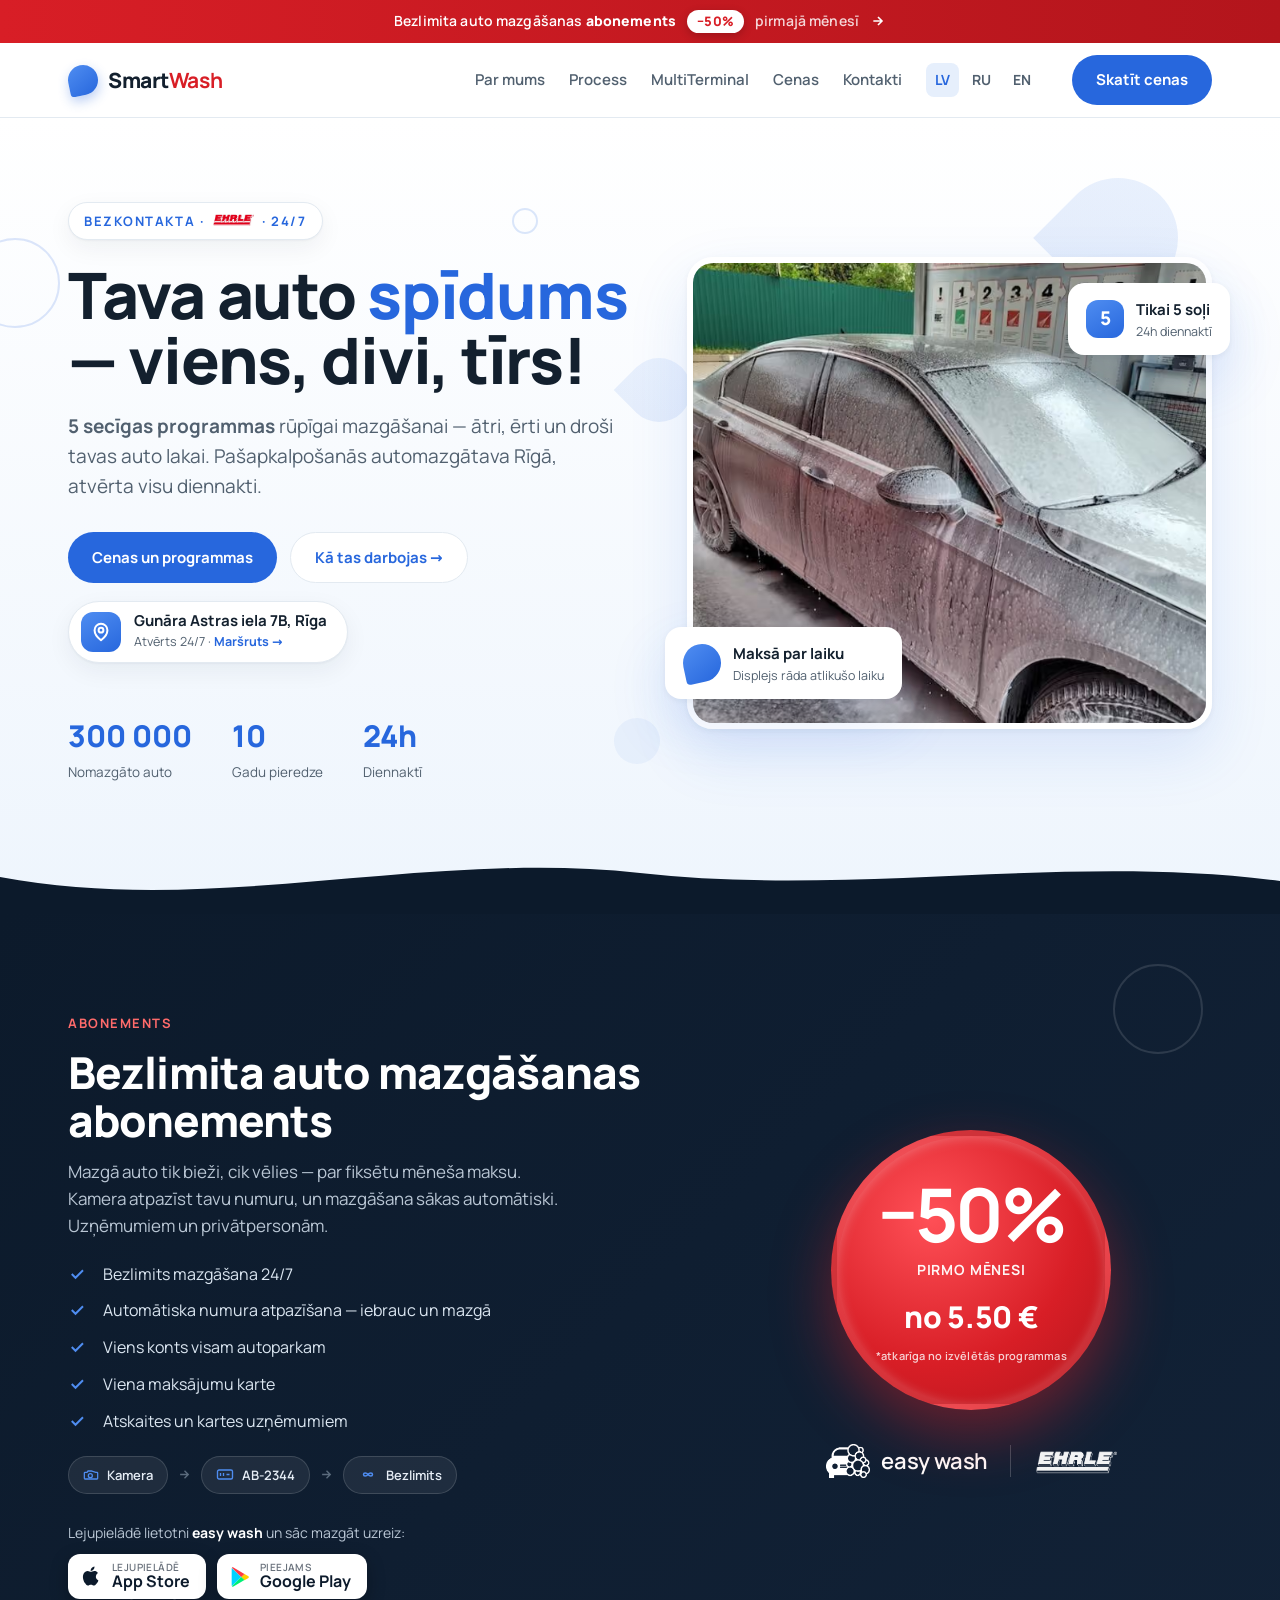
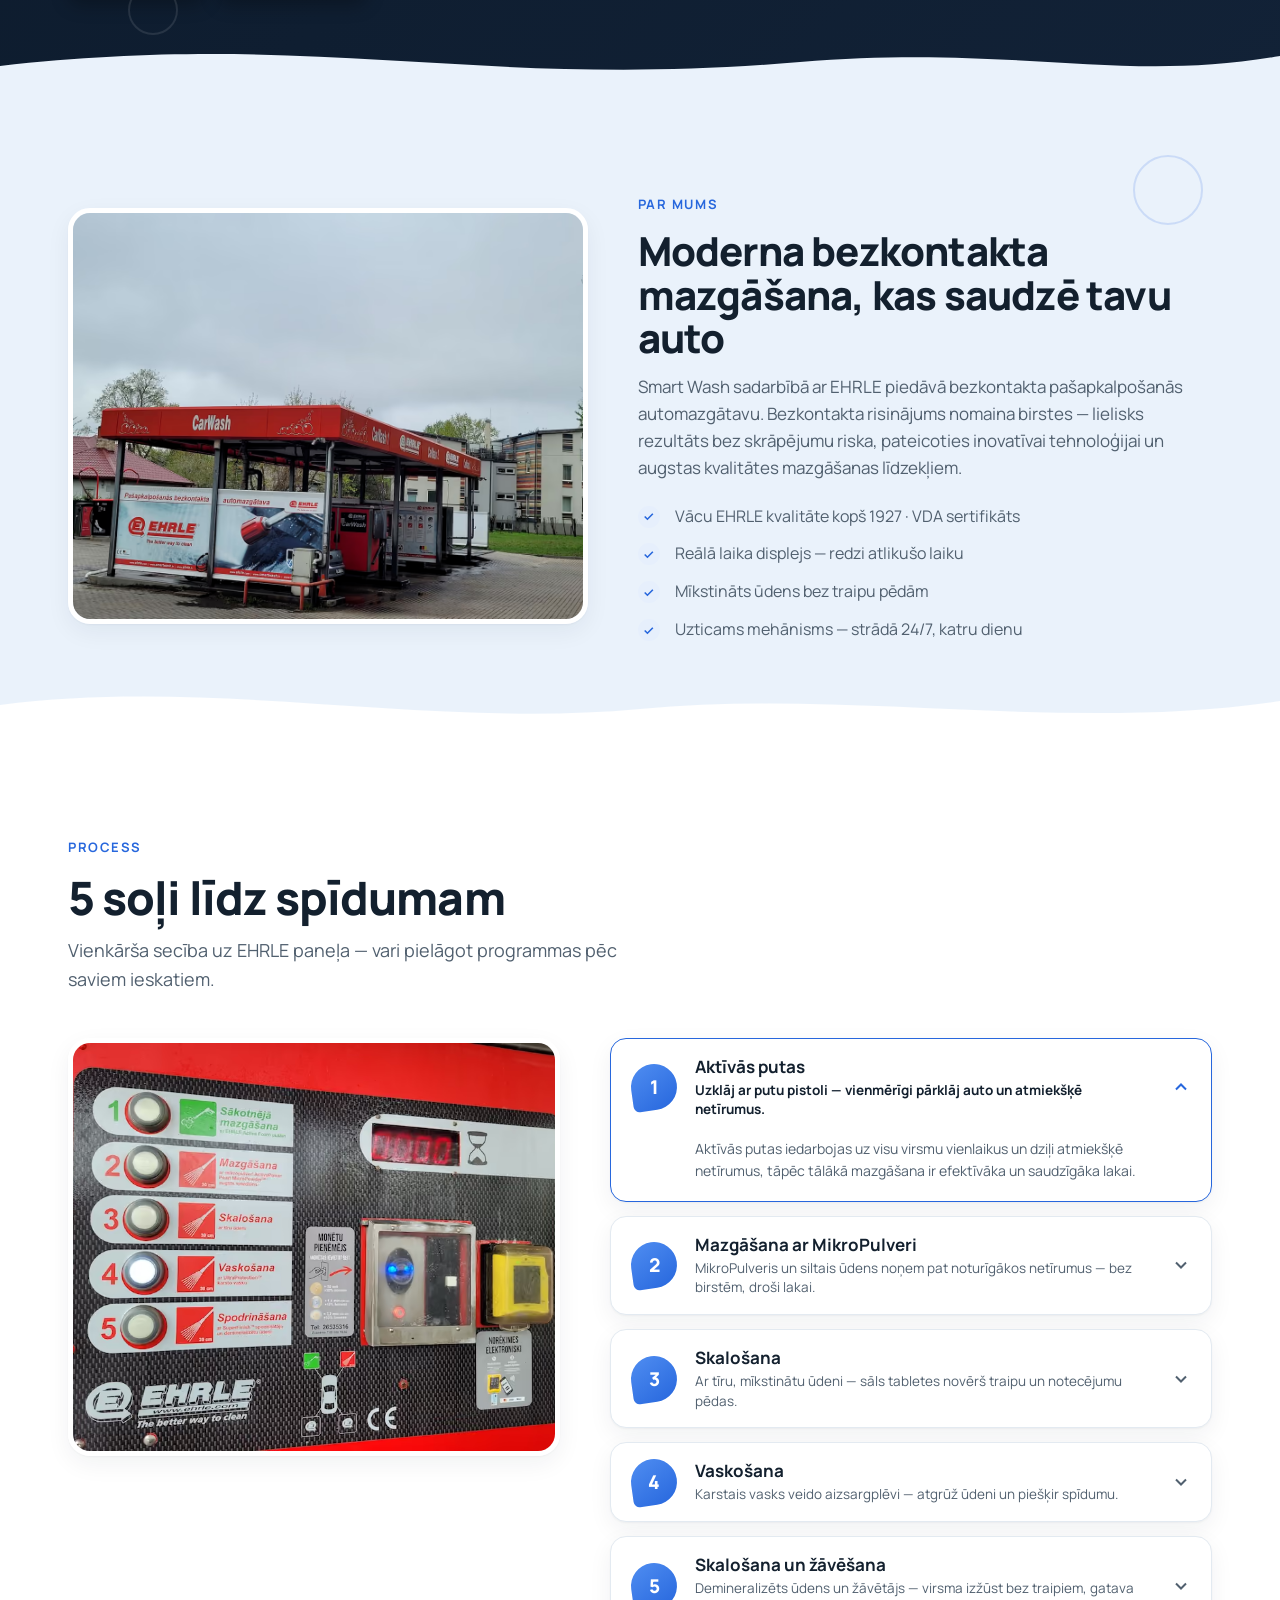
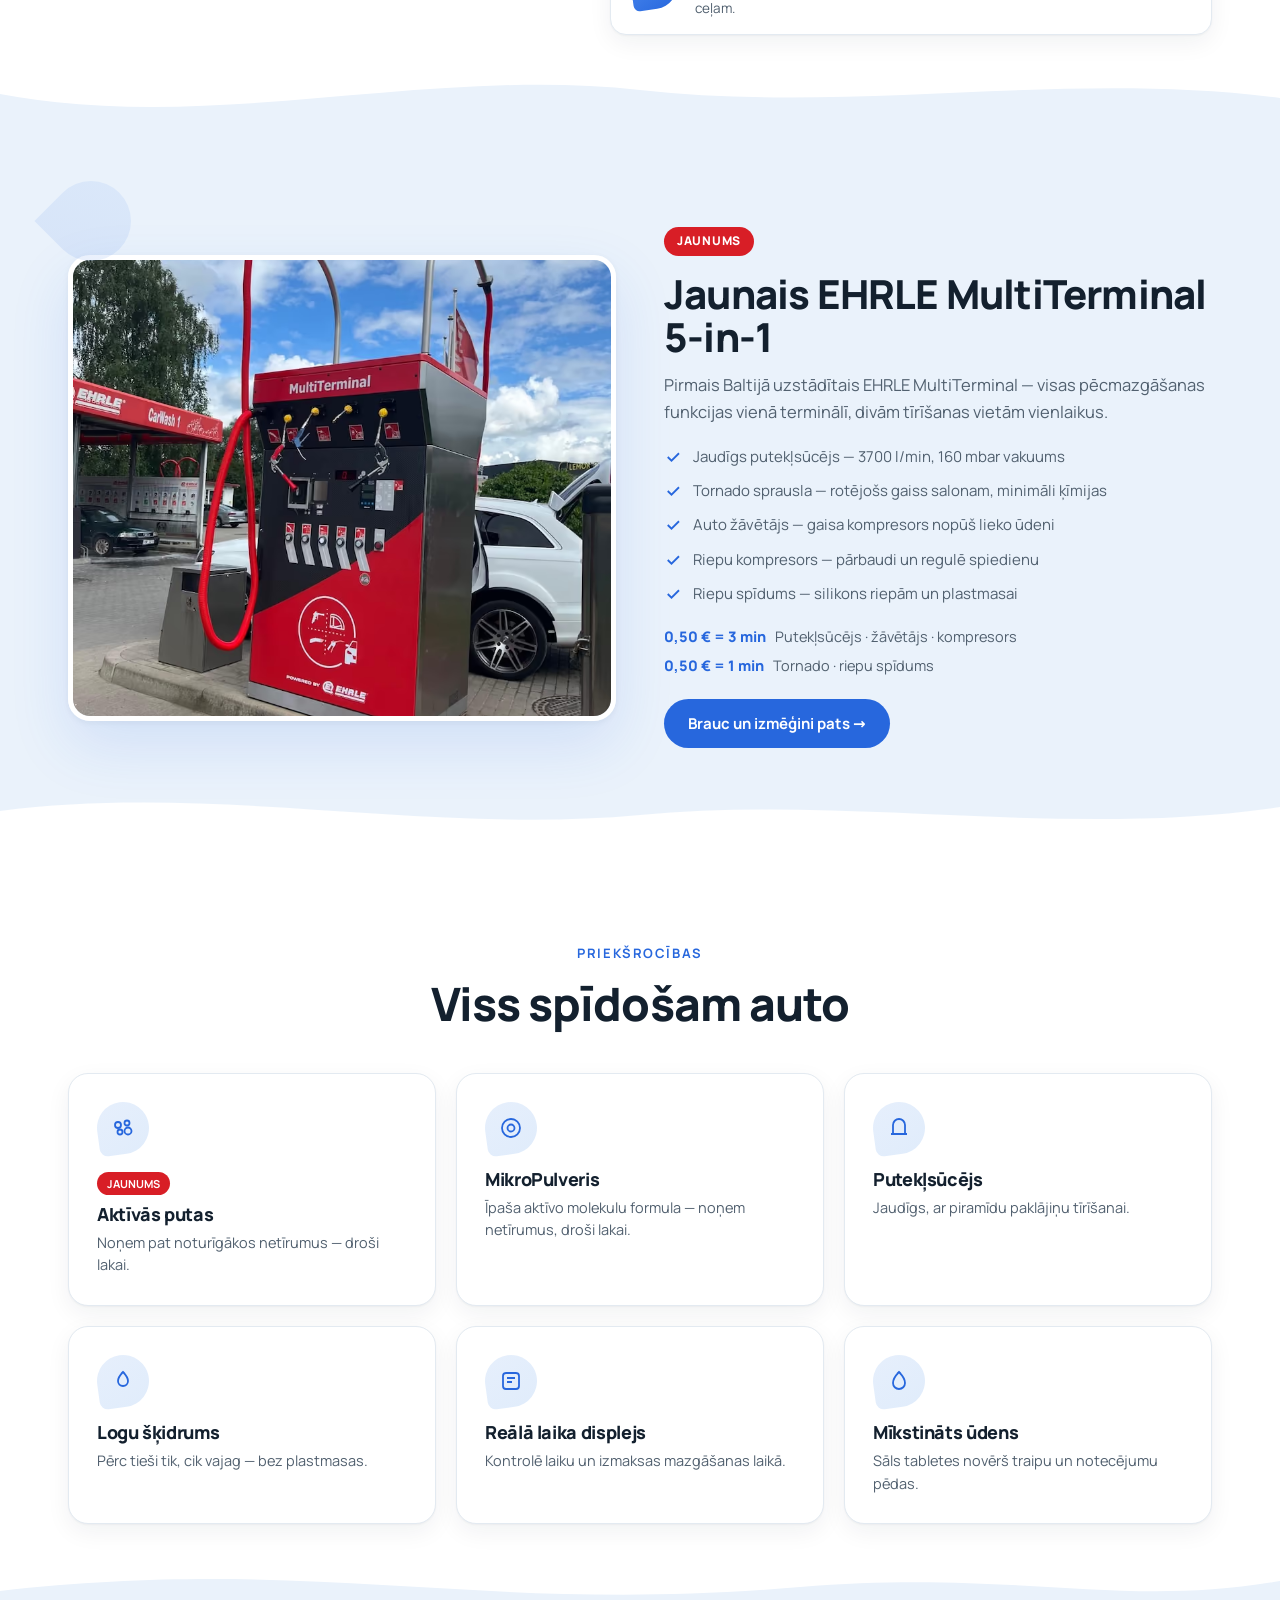
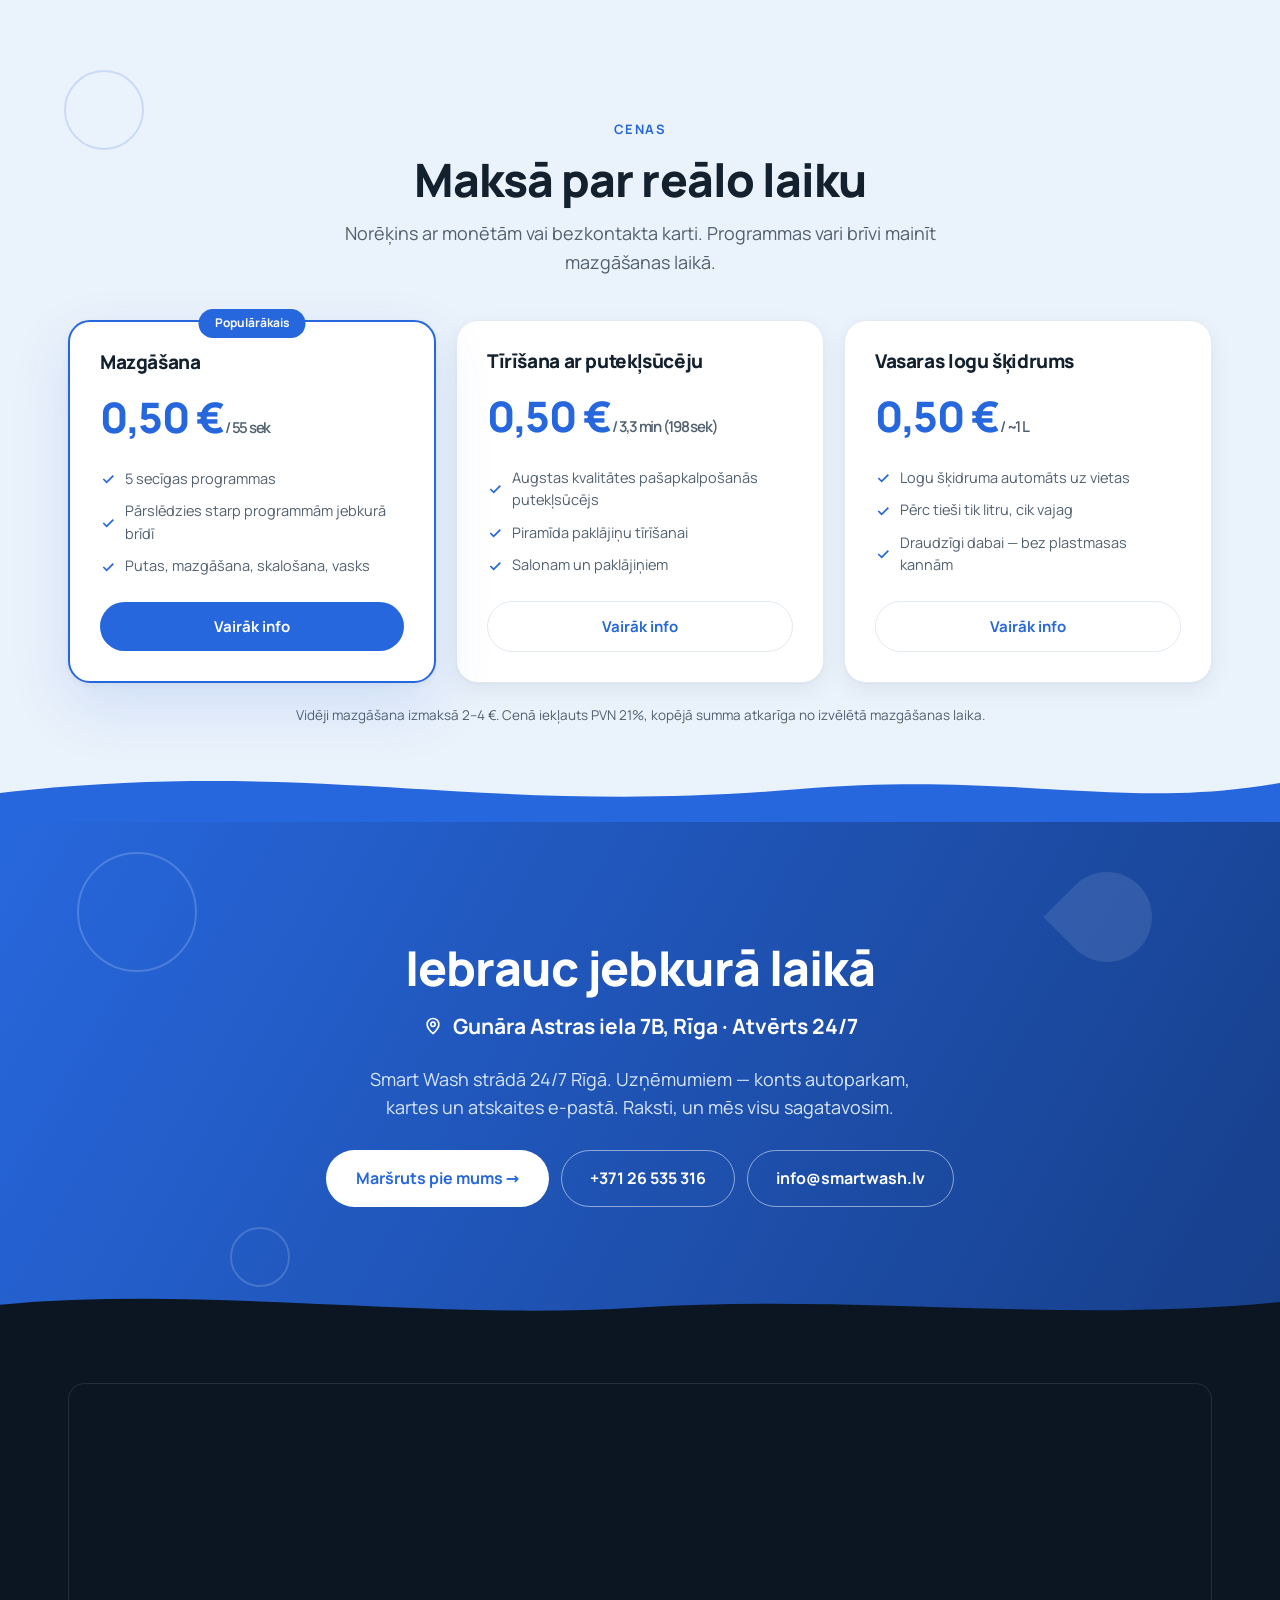
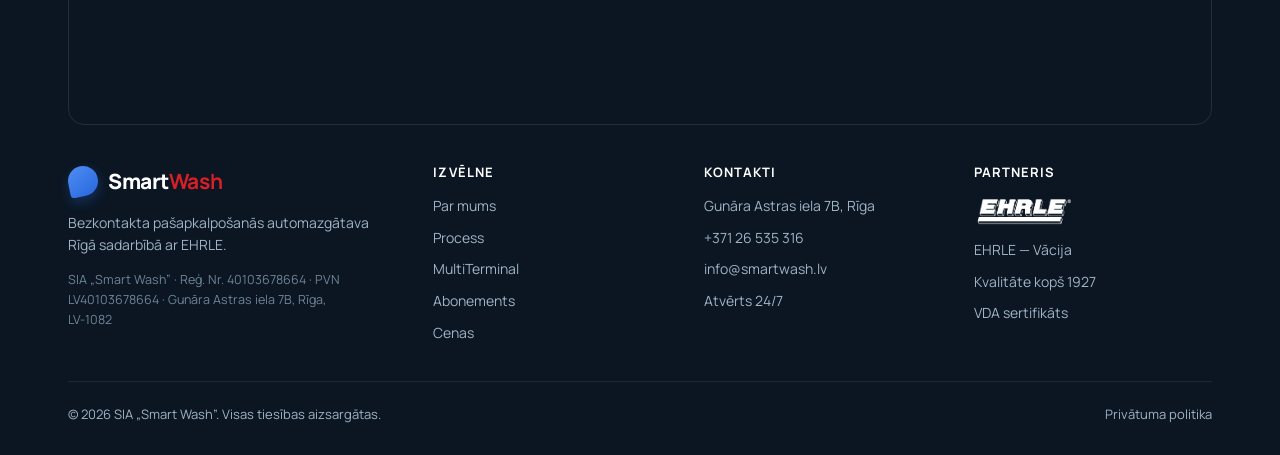
==== index.html @ 9aef5bff "Mobile: stronger one-row layout, centered chips/CTA, right-aligned footer - Footer right column (men" ====
<!DOCTYPE html>
<html lang="lv">
<head>
<meta charset="UTF-8">
<meta name="viewport" content="width=device-width, initial-scale=1">
<meta name="theme-color" content="#2767dd">

<title>Smart Wash — bezkontakta pašapkalpošanās automazgātava Rīgā 24/7</title>
<meta name="description" content="Smart Wash — moderna bezkontakta pašapkalpošanās automazgātava Rīgā (Gunāra Astras iela 7B) sadarbībā ar EHRLE. 5 mazgāšanas programmas, atvērts 24/7. Maksā par reālo laiku no 0,50 €.">
<meta name="author" content="SIA Smart Wash">
<meta name="robots" content="index, follow, max-image-preview:large">

<link rel="canonical" href="https://smartwash.lv/">
<link rel="alternate" hreflang="lv" href="https://smartwash.lv/">
<link rel="alternate" hreflang="ru" href="https://smartwash.lv/ru/">
<link rel="alternate" hreflang="en" href="https://smartwash.lv/en/">
<link rel="alternate" hreflang="x-default" href="https://smartwash.lv/">

<!-- Open Graph -->
<meta property="og:type" content="website">
<meta property="og:site_name" content="Smart Wash">
<meta property="og:locale" content="lv_LV">
<meta property="og:locale:alternate" content="ru_RU">
<meta property="og:locale:alternate" content="en_US">
<meta property="og:title" content="Smart Wash — bezkontakta automazgātava Rīgā 24/7">
<meta property="og:description" content="Moderna bezkontakta pašapkalpošanās automazgātava Rīgā sadarbībā ar EHRLE. 5 programmas, atvērts visu diennakti.">
<meta property="og:url" content="https://smartwash.lv/">
<meta property="og:image" content="https://smartwash.lv/og-cover.jpg">
<meta property="og:image:width" content="1200">
<meta property="og:image:height" content="630">
<meta property="og:image:alt" content="Smart Wash automazgātava Rīgā">
<meta name="twitter:card" content="summary_large_image">
<meta name="twitter:title" content="Smart Wash — bezkontakta automazgātava Rīgā 24/7">
<meta name="twitter:description" content="Moderna bezkontakta pašapkalpošanās automazgātava Rīgā sadarbībā ar EHRLE.">
<meta name="twitter:image" content="https://smartwash.lv/og-cover.jpg">

<!-- Icons -->
<link rel="icon" href="favicon.svg" type="image/svg+xml">
<link rel="icon" href="favicon-32.png" sizes="32x32" type="image/png">
<link rel="apple-touch-icon" href="apple-touch-icon.png">
<link rel="manifest" href="site.webmanifest">

<!-- Fonts & LCP preload -->
<link rel="preload" href="assets/fonts/manrope-latin.woff2" as="font" type="font/woff2" crossorigin>
<link rel="preload" href="assets/fonts/manrope-latin-ext.woff2" as="font" type="font/woff2" crossorigin>
<link rel="preload" href="assets/img/foam.avif" as="image" type="image/avif" fetchpriority="high">

<style>
/* ===== Fonts (self-hosted Manrope, variable) ===== */
@font-face{font-family:'Manrope';font-style:normal;font-weight:400 800;font-display:swap;src:url('assets/fonts/manrope-cyrillic.woff2') format('woff2');unicode-range:U+0301,U+0400-045F,U+0490-0491,U+04B0-04B1,U+2116}
@font-face{font-family:'Manrope';font-style:normal;font-weight:400 800;font-display:swap;src:url('assets/fonts/manrope-latin-ext.woff2') format('woff2');unicode-range:U+0100-02BA,U+02BD-02C5,U+02C7-02CC,U+02CE-02D7,U+02DD-02FF,U+0304,U+0308,U+0329,U+1D00-1DBF,U+1E00-1E9F,U+1EF2-1EFF,U+2020,U+20A0-20AB,U+20AD-20C0,U+2113,U+2C60-2C7F,U+A720-A7FF}
@font-face{font-family:'Manrope';font-style:normal;font-weight:400 800;font-display:swap;src:url('assets/fonts/manrope-latin.woff2') format('woff2');unicode-range:U+0000-00FF,U+0131,U+0152-0153,U+02BB-02BC,U+02C6,U+02DA,U+02DC,U+0304,U+0308,U+0329,U+2000-206F,U+20AC,U+2122,U+2191,U+2193,U+2212,U+2215,U+FEFF,U+FFFD}

/* ===== Design tokens ===== */
:root{
  --bw-blue:#2767dd;--bw-blue-dark:#1d51b6;--bw-blue-700:#173f8a;--bw-cyan:#4f8df1;--bw-cyan-soft:#e6effc;
  --bw-red:#d81e26;--bw-red-dark:#b3151c;
  --bw-ink:#13202e;--bw-muted:#51606f;--bw-line:#e3eaf1;--bw-bg:#f5f8fc;--bw-bg-2:#eaf2fb;--bw-card:#fff;
  --bw-font:'Manrope',system-ui,-apple-system,'Segoe UI',Helvetica,Arial,sans-serif;
  --bw-r-sm:10px;--bw-r:16px;--bw-r-lg:24px;
  --bw-shadow:0 1px 2px rgba(14,31,46,.04),0 8px 24px rgba(14,31,46,.06);
  --bw-shadow-lg:0 2px 6px rgba(14,31,46,.05),0 24px 60px rgba(39,103,221,.13);
  --bw-max:1200px;
}
*{box-sizing:border-box}
html{-webkit-text-size-adjust:100%;scroll-behavior:smooth}
body{margin:0;font-family:var(--bw-font);color:var(--bw-ink);background:#fff;line-height:1.55;overflow-x:hidden;-webkit-font-smoothing:antialiased;text-rendering:optimizeLegibility}
img{max-width:100%;display:block}
a{color:inherit;text-decoration:none}
h1,h2,h3,h4,h5{margin:0;line-height:1.08;letter-spacing:-.02em;font-weight:800}
p{margin:0}
:focus-visible{outline:3px solid var(--bw-blue);outline-offset:2px;border-radius:4px}
.bw-wrap{width:100%;max-width:var(--bw-max);margin-inline:auto;padding-inline:28px}
.bw-img{width:100%;height:100%;object-fit:cover;display:block}
.sr-only{position:absolute;width:1px;height:1px;padding:0;margin:-1px;overflow:hidden;clip:rect(0,0,0,0);white-space:nowrap;border:0}
.skip{position:absolute;left:-999px;top:0;z-index:200;background:var(--bw-blue);color:#fff;padding:12px 18px;border-radius:0 0 10px 0;font-weight:700}
.skip:focus{left:0}

/* ===== Nav ===== */
.v3-nav{position:sticky;top:0;z-index:60;background:rgba(255,255,255,.88);backdrop-filter:blur(12px);border-bottom:1px solid var(--bw-line)}
.v3-nav .row{display:flex;align-items:center;gap:24px;height:74px}
.logo{display:flex;align-items:center;gap:10px;font-weight:800;font-size:21px;letter-spacing:-.02em}
.logo .drop{width:30px;height:30px;border-radius:50% 50% 50% 4px;background:linear-gradient(150deg,var(--bw-cyan),var(--bw-blue));transform:rotate(-12deg);box-shadow:0 5px 12px rgba(39,103,221,.32);flex:none}
.logo b{color:var(--bw-red)}
.v3-nav .row nav{display:flex;gap:24px;margin-left:auto;font-size:15px;font-weight:600;color:var(--bw-muted)}
.v3-nav .row nav a:hover{color:var(--bw-blue)}
.langs{display:flex;gap:4px;align-items:center;font-size:14px;font-weight:700}
.langs a{padding:6px 9px;border-radius:8px;color:var(--bw-muted)}
.langs a[aria-current="true"]{background:var(--bw-cyan-soft);color:var(--bw-blue)}
.langs a:hover{color:var(--bw-blue)}
.btn{display:inline-flex;align-items:center;gap:9px;font-weight:700;border-radius:999px;cursor:pointer;border:0;transition:transform .2s,background .2s,box-shadow .2s;font-family:inherit}
.btn-primary{background:var(--bw-blue);color:#fff;padding:13px 24px;font-size:15px}
.btn-primary:hover{background:var(--bw-blue-dark);transform:translateY(-2px);box-shadow:0 12px 26px rgba(39,103,221,.32)}
.btn-ghost{background:#fff;color:var(--bw-blue);border:1.5px solid var(--bw-line);padding:13px 24px;font-size:15px}
.btn-ghost:hover{border-color:var(--bw-blue)}
.btn-white{background:#fff;color:var(--bw-blue);padding:15px 30px;font-size:16px}
.btn-white:hover{transform:translateY(-2px);box-shadow:0 14px 34px rgba(0,0,0,.2)}
.nav-cta{margin-left:8px}
@media (max-width:760px){.v3-nav .row nav{display:none}.nav-cta{display:none}.langs{margin-left:auto}}
.burger{display:none;flex-direction:column;gap:5px;width:42px;height:42px;align-items:center;justify-content:center;background:none;border:0;cursor:pointer;padding:0;margin-left:6px}
.burger span{display:block;width:24px;height:2.5px;background:var(--bw-ink);border-radius:2px;transition:transform .3s,opacity .25s}
.v3-nav[data-open] .burger span:nth-child(1){transform:translateY(7.5px) rotate(45deg)}
.v3-nav[data-open] .burger span:nth-child(2){opacity:0}
.v3-nav[data-open] .burger span:nth-child(3){transform:translateY(-7.5px) rotate(-45deg)}
.mobnav{display:flex;flex-direction:column;overflow:hidden;max-height:0;background:var(--bw-card);border-top:1px solid var(--bw-line);box-shadow:0 18px 30px rgba(0,0,0,.08);transition:max-height .32s ease}
.v3-nav[data-open] .mobnav{max-height:88vh}
.mobnav a{padding:14px 22px;font-size:16px;font-weight:600;color:var(--bw-ink);border-bottom:1px solid var(--bw-line)}
.mobnav a:hover{background:rgba(39,103,221,.05)}
.mobnav .btn{margin:14px 22px;justify-content:center;text-align:center}
@media (min-width:761px){.mobnav{display:none}.burger{display:none!important}}
@media (max-width:760px){.burger{display:flex}}
.totop{position:fixed;right:18px;bottom:18px;width:46px;height:46px;border-radius:50%;background:var(--bw-blue);color:#fff;border:0;display:grid;place-items:center;cursor:pointer;box-shadow:0 8px 22px rgba(39,103,221,.42);opacity:0;visibility:hidden;transform:translateY(12px);transition:opacity .25s,transform .25s,visibility .25s;z-index:70}
.totop.show{opacity:1;visibility:visible;transform:translateY(0)}
.totop:hover{background:var(--bw-blue-700)}

/* ===== Decorative water bits ===== */
.dewdrop{position:absolute;border-radius:50% 50% 50% 0;transform:rotate(45deg);background:linear-gradient(155deg,var(--bw-cyan),var(--bw-blue));opacity:.12;pointer-events:none}
.bubble{position:absolute;border-radius:50%;border:2px solid rgba(39,103,221,.16);pointer-events:none}
.bubble.fill{background:rgba(39,103,221,.06);border:0}
@keyframes floaty{0%,100%{transform:translateY(0) rotate(45deg)}50%{transform:translateY(-14px) rotate(45deg)}}
.reveal{animation:bwRise .7s cubic-bezier(.2,.7,.2,1) both}
@keyframes bwRise{from{opacity:0;transform:translateY(24px)}to{opacity:1;transform:none}}
@media (prefers-reduced-motion:reduce){.reveal,.dewdrop,.bubble{animation:none!important}html{scroll-behavior:auto}}

.wave{position:absolute;left:0;right:0;bottom:-1px;width:100%;height:70px;display:block}
@media (max-width:600px){.wave{height:44px}}

.sec{position:relative;padding:96px 0}
.sec.light{background:var(--bw-bg-2)}
.sec-head{max-width:60ch;margin-bottom:44px}
.sec-head.center{text-align:center;margin-inline:auto}
.eyebrow{display:inline-flex;align-items:center;gap:8px;font-size:13px;font-weight:700;letter-spacing:.12em;text-transform:uppercase;color:var(--bw-blue)}
.sec-head h2{font-size:clamp(30px,4vw,46px);margin:14px 0;letter-spacing:-.02em}
.sec-head p{font-size:18px;color:var(--bw-muted);line-height:1.6}

/* ===== Hero ===== */
.v3-hero{position:relative;padding:84px 0 130px;background:linear-gradient(180deg,#fff 0%,#eef5fd 100%);overflow:hidden}
.v3-hero .grid{position:relative;z-index:2;display:grid;grid-template-columns:1.04fr .96fr;gap:50px;align-items:center}
@media (max-width:920px){.v3-hero .grid{grid-template-columns:1fr}}
.v3-hero .eyebrow{background:#fff;border:1px solid var(--bw-line);padding:8px 15px;border-radius:999px;box-shadow:var(--bw-shadow)}
.eb-ehrle{height:13px;width:auto;display:inline-block;vertical-align:middle;position:relative;top:-1px}
.v3-hero h1{font-size:clamp(38px,5.4vw,64px);margin:22px 0 18px;line-height:1.02}
.v3-hero h1 em{font-style:normal;color:var(--bw-blue)}
.v3-hero p.lead{font-size:19px;color:var(--bw-muted);max-width:46ch;line-height:1.6}
.hero-cta{display:flex;gap:13px;margin-top:30px;flex-wrap:wrap}
.hero-loc{display:inline-flex;align-items:center;gap:13px;margin-top:18px;padding:10px 20px 10px 12px;background:#fff;border:1px solid var(--bw-line);border-radius:999px;box-shadow:var(--bw-shadow);text-decoration:none;color:var(--bw-ink);transition:box-shadow .2s ease,transform .2s ease}
.hero-loc:hover{box-shadow:var(--bw-shadow-lg);transform:translateY(-2px)}
.hero-loc .pin{width:40px;height:40px;border-radius:12px;background:linear-gradient(150deg,var(--bw-cyan),var(--bw-blue));display:grid;place-items:center;color:#fff;flex:none}
.hero-loc b{display:block;font-size:15px;font-weight:700;line-height:1.25}
.hero-loc small{display:block;font-size:12.5px;color:var(--bw-muted);margin-top:1px}
.hero-loc .go{color:var(--bw-blue);font-weight:700;white-space:nowrap}
.hero-photo{position:relative}
.hero-photo .frame{aspect-ratio:4/3.6;border-radius:26px;overflow:hidden;box-shadow:var(--bw-shadow-lg);border:6px solid #fff}
.hero-badge{position:absolute;left:-22px;bottom:30px;background:#fff;border-radius:16px;padding:14px 18px;box-shadow:var(--bw-shadow-lg);display:flex;align-items:center;gap:12px}
.hero-badge .b-drop{width:38px;height:38px;border-radius:50% 50% 50% 4px;background:linear-gradient(150deg,var(--bw-cyan),var(--bw-blue));transform:rotate(-12deg);flex:none}
.hero-badge b{font-size:15px}.hero-badge small{display:block;font-size:12.5px;color:var(--bw-muted)}
.hero-badge.top{left:auto;right:-18px;top:26px;bottom:auto}
.hero-badge .b-num{width:38px;height:38px;border-radius:12px;background:linear-gradient(150deg,var(--bw-cyan),var(--bw-blue));color:#fff;font-weight:800;font-size:19px;display:grid;place-items:center;flex:none}
@media (max-width:380px){.hero-badge{left:0}.hero-badge.top{right:0}}
.hero-strip{position:relative;z-index:2;display:flex;gap:40px;margin-top:50px;flex-wrap:wrap}
.hero-strip .st b{display:block;font-size:30px;font-weight:800;color:var(--bw-blue)}
.hero-strip .st span{font-size:13.5px;color:var(--bw-muted)}
@media (max-width:600px){.hero-strip{justify-content:center;gap:14px}.promo-apps-label{text-align:center}.hero-cta{flex-wrap:nowrap}.hero-cta .btn{flex:1;justify-content:center;text-align:center;font-size:14px;padding:13px 10px}.store-row{justify-content:center;flex-wrap:nowrap}.store-btn{flex:1;justify-content:center}.promo-flow{justify-content:center}.mt-cta{display:flex;width:max-content;max-width:100%;margin-left:auto;margin-right:auto}}

/* ===== About ===== */
.about{display:grid;grid-template-columns:.95fr 1.05fr;gap:50px;align-items:center}
@media (max-width:920px){.about{grid-template-columns:1fr}}
.about .photo{aspect-ratio:5/4;border-radius:22px;overflow:hidden;box-shadow:var(--bw-shadow);border:5px solid #fff}
.about ul{list-style:none;padding:0;margin:22px 0 0;display:grid;gap:13px}
.about ul li{display:grid;grid-template-columns:26px 1fr;gap:11px;font-size:16px;color:var(--bw-muted)}
.about ul li .tick{width:22px;height:22px;border-radius:50%;background:var(--bw-cyan-soft);color:var(--bw-blue);display:grid;place-items:center;margin-top:2px}

/* ===== Process ===== */
.pwrap{display:grid;grid-template-columns:.9fr 1.1fr;gap:50px;align-items:start}
@media (max-width:920px){.pwrap{grid-template-columns:1fr}}
.pwrap .photo{aspect-ratio:4/3.4;border-radius:22px;overflow:hidden;box-shadow:var(--bw-shadow);border:5px solid #fff}
.steps{display:grid;gap:14px;list-style:none;padding:0;margin:0}
.pstep{background:#fff;border:1px solid var(--bw-line);border-radius:16px;box-shadow:var(--bw-shadow);overflow:hidden;transition:border-color .2s}
.pstep[data-open]{border-color:var(--bw-blue)}
.pstep-head{display:grid;grid-template-columns:46px 1fr 20px;gap:18px;align-items:center;width:100%;background:none;border:0;text-align:left;padding:16px 20px;cursor:pointer;color:inherit;font-family:inherit}
.pstep-head:hover{background:rgba(39,103,221,.04)}
.pstep .dnum{width:46px;height:46px;border-radius:50% 50% 50% 6px;background:linear-gradient(150deg,var(--bw-cyan),var(--bw-blue));color:#fff;font-weight:800;font-size:19px;display:grid;place-items:center;transform:rotate(-8deg)}
.pstep .dnum span{transform:rotate(8deg);display:block}
.pstep-title{display:block;font-size:17px;font-weight:700}
.pstep-lead{display:block;font-size:13.5px;color:var(--bw-muted);margin-top:3px;line-height:1.45;font-weight:400;transition:color .25s,font-weight .25s}
.pstep[data-open] .pstep-lead{font-weight:700;color:var(--bw-ink)}
.pstep-chev{color:var(--bw-muted);transition:transform .3s,color .3s;justify-self:end}
.pstep[data-open] .pstep-chev{transform:rotate(180deg);color:var(--bw-blue)}
.pstep-body{display:grid;grid-template-rows:0fr;transition:grid-template-rows .32s ease}
.pstep[data-open] .pstep-body{grid-template-rows:1fr}
.pstep-body-in{overflow:hidden}
.pstep-body-in p{margin:0;padding:2px 20px 18px 84px;font-size:14px;color:var(--bw-muted);line-height:1.6}

/* ===== MultiTerminal ===== */
.mt{display:grid;grid-template-columns:1fr 1fr;gap:48px;align-items:center}
@media (max-width:920px){.mt{grid-template-columns:1fr}}
.mt .photo{aspect-ratio:4/3.4;border-radius:22px;overflow:hidden;box-shadow:var(--bw-shadow-lg);border:5px solid #fff}
.tag-new{display:inline-block;font-size:12px;font-weight:800;letter-spacing:.06em;color:#fff;background:var(--bw-red);padding:5px 13px;border-radius:999px}
.mt h2{font-size:clamp(28px,3.6vw,40px);margin:16px 0 14px}
.mt p{font-size:16.5px;color:var(--bw-muted);line-height:1.6}
.mt ul{list-style:none;padding:0;margin:20px 0 0;display:grid;gap:11px}
.mt-tariff{margin-top:22px;display:grid;gap:9px}
.mt-tariff span{display:flex;gap:9px;align-items:baseline;font-size:14.5px;color:var(--bw-muted);line-height:1.4}
.mt-tariff b{color:var(--bw-blue);white-space:nowrap;font-weight:800;flex:none}
.mt ul li{display:flex;gap:11px;align-items:flex-start;font-size:15px;color:var(--bw-muted)}
.mt ul li svg{color:var(--bw-blue);margin-top:3px;flex:none}

/* ===== Features ===== */
.fgrid{display:grid;grid-template-columns:repeat(3,1fr);gap:20px}
@media (max-width:900px){.fgrid{grid-template-columns:1fr 1fr}}
@media (max-width:560px){.fgrid{grid-template-columns:1fr}}
.feat{background:#fff;border:1px solid var(--bw-line);border-radius:20px;padding:28px;box-shadow:var(--bw-shadow);transition:transform .2s,box-shadow .2s}
.feat:hover{transform:translateY(-4px);box-shadow:var(--bw-shadow-lg)}
.feat .dic{width:52px;height:52px;border-radius:50% 50% 50% 8px;background:linear-gradient(150deg,var(--bw-cyan-soft),#e0ecfb);color:var(--bw-blue);display:grid;place-items:center;margin-bottom:16px;transform:rotate(-8deg)}
.feat .dic svg{transform:rotate(8deg)}
.feat .tag{display:inline-block;font-size:11px;font-weight:700;color:#fff;background:var(--bw-red);padding:3px 10px;border-radius:999px;margin-bottom:10px}
.feat h3{font-size:18px;margin-bottom:8px}
.feat p{font-size:14.5px;color:var(--bw-muted);line-height:1.55}

/* ===== Pricing ===== */
.price-grid{display:grid;grid-template-columns:repeat(3,1fr);gap:20px;align-items:start}
@media (max-width:820px){.price-grid{grid-template-columns:1fr}}
.price{border:1px solid var(--bw-line);border-radius:22px;padding:30px;background:#fff;box-shadow:var(--bw-shadow)}
.price.hot{border:2px solid var(--bw-blue);position:relative;box-shadow:var(--bw-shadow-lg)}
.price.hot::before{content:attr(data-badge);position:absolute;top:-13px;left:50%;transform:translateX(-50%);background:var(--bw-blue);color:#fff;font-size:12px;font-weight:700;padding:5px 16px;border-radius:999px;white-space:nowrap}
.price h3{font-size:19px}
.price .amt{font-size:42px;font-weight:800;letter-spacing:-.03em;margin:12px 0 2px;color:var(--bw-blue)}
.price .amt small{font-size:15px;font-weight:600;color:var(--bw-muted)}
.price ul{list-style:none;padding:0;margin:18px 0 24px;display:grid;gap:10px;font-size:14.5px;color:var(--bw-muted)}
.price li{display:flex;gap:9px;align-items:center}
.price li svg{flex:none;color:var(--bw-blue)}
.price .btn{width:100%;justify-content:center}
.price-note{text-align:center;color:var(--bw-muted);font-size:13.5px;margin-top:22px}

/* ===== CTA ===== */
.cta-band{position:relative;background:linear-gradient(120deg,var(--bw-blue),var(--bw-blue-700));color:#fff;padding:120px 0;overflow:hidden}
.cta-band .inner{position:relative;z-index:2;text-align:center}
.cta-band h2{font-size:clamp(30px,4.2vw,48px);margin-bottom:16px}
.cta-band p{font-size:18px;color:#d8e6fb;max-width:50ch;margin:0 auto 28px}

/* ===== Footer ===== */
footer{background:#0b1622;color:#9fb3c4;padding:56px 0 30px}
.foot-grid{display:grid;grid-template-columns:1.4fr 1fr 1fr 1fr;gap:32px}
@media (max-width:760px){.foot-grid{grid-template-columns:1fr 1fr;gap:28px}.foot-grid>:nth-child(even){text-align:right}.foot-grid>:nth-child(even) .foot-ehrle{margin-left:auto}}
footer .logo{color:#fff;margin-bottom:14px}
footer p{font-size:14px;line-height:1.6;max-width:34ch}
footer h2.fh{color:#fff;font-size:13px;letter-spacing:.08em;text-transform:uppercase;margin:0 0 16px;font-weight:700}
.foot-ehrle{height:30px;width:auto;display:block;margin:0 0 14px}
footer ul{list-style:none;padding:0;margin:0;display:grid;gap:10px;font-size:14px}
footer a:hover{color:#fff;text-decoration:underline}
.foot-bottom{border-top:1px solid rgba(255,255,255,.08);margin-top:38px;padding-top:22px;font-size:13px;display:flex;justify-content:space-between;flex-wrap:wrap;gap:10px}
.foot-bottom a:hover{color:#fff}
.cta-addr{display:inline-flex;align-items:center;gap:10px;font-size:21px;font-weight:700;color:#fff;margin:0 0 24px;flex-wrap:wrap;justify-content:center}
.cta-addr svg{flex:none}
.cta-actions{display:flex;gap:12px;justify-content:center;flex-wrap:wrap}
.btn-outline-white{background:transparent;color:#fff;border:1.5px solid rgba(255,255,255,.5);padding:15px 28px;font-size:16px}
.btn-outline-white:hover{background:rgba(255,255,255,.12);border-color:#fff}
.map-sec{border-radius:16px;overflow:hidden;margin-bottom:40px;border:1px solid rgba(255,255,255,.1);line-height:0}
.map-sec iframe{display:block;width:100%;height:340px;border:0}
.foot-reqs{color:#6f8497;font-size:12.5px;line-height:1.6;margin-top:14px;max-width:34ch}

/* ===== Announcement bar ===== */
.promobar{display:flex;align-items:center;justify-content:center;gap:11px;text-align:center;background:linear-gradient(90deg,var(--bw-red),var(--bw-red-dark));color:#fff;font-weight:600;font-size:14px;padding:10px 16px;line-height:1.3;letter-spacing:.01em;transition:background .2s}
.promobar strong{color:#fff;font-weight:800}
.promobar .pb-badge{display:inline-flex;align-items:center;background:#fff;color:var(--bw-red);font-weight:800;font-size:13px;letter-spacing:.02em;padding:3px 10px;border-radius:999px;box-shadow:0 3px 10px rgba(0,0,0,.2)}
.promobar .pb-sub{color:rgba(255,255,255,.82);font-weight:600}
.promobar:hover{background:var(--bw-red-dark)}
.promobar .arrow{transition:transform .2s}
.promobar:hover .arrow{transform:translateX(3px)}
.promobar svg{flex:none}
@media (max-width:480px){.promobar{font-size:12.5px;gap:8px;padding:9px 12px}.promobar .pb-sub{display:none}}
/* ===== Subscription promo ===== */
.promo{background:linear-gradient(135deg,#0c1a2b,#122237);color:#fff;overflow:hidden}
.promo .eyebrow{color:#ff6b6b}
.promo h2{font-size:clamp(28px,3.8vw,44px);margin:14px 0;max-width:20ch}
.promo .lead{color:#b9c6d4;font-size:17px;line-height:1.6;max-width:50ch}
.promo-grid{display:grid;grid-template-columns:1.12fr .88fr;gap:50px;align-items:center}
@media (max-width:920px){.promo-grid{grid-template-columns:1fr;gap:40px}}
.promo-list{list-style:none;padding:0;margin:22px 0;display:grid;gap:12px}
.promo-list li{display:grid;grid-template-columns:24px 1fr;gap:11px;color:#dbe6f1;font-size:16px}
.promo-list li svg{color:#4f8df1;margin-top:3px;flex:none}
.promo-flow{display:flex;align-items:center;gap:9px;margin:0 0 28px;flex-wrap:wrap}
.promo-flow .chip{display:inline-flex;align-items:center;gap:8px;background:rgba(255,255,255,.07);border:1px solid rgba(255,255,255,.14);border-radius:999px;padding:8px 14px;font-size:13px;font-weight:600;color:#e7eef6}
.promo-flow .chip svg{color:#4f8df1;flex:none}
.promo-flow .sep{color:#5b6b7d;flex:none}
.promo-visual{position:relative;display:grid;place-items:center;min-height:260px}
.promo-inf{position:absolute;width:118%;max-width:520px;color:rgba(79,141,241,.16);pointer-events:none}
.promo-off{position:relative;width:min(280px,72vw);aspect-ratio:1;border-radius:50%;background:radial-gradient(circle at 35% 30%,#ff5057,var(--bw-red) 58%,var(--bw-red-dark));display:grid;place-content:center;text-align:center;color:#fff;box-shadow:0 24px 60px rgba(216,30,38,.45),inset 0 2px 12px rgba(255,255,255,.25);border:6px solid rgba(255,255,255,.1)}
.promo-off b{font-size:clamp(46px,9vw,74px);line-height:1;letter-spacing:-.04em;display:block}
.promo-off span{font-size:14px;font-weight:700;letter-spacing:.06em;text-transform:uppercase;margin-top:8px;display:block;opacity:.95}
.promo-off .promo-price{display:block;margin-top:14px;font-style:normal;font-size:clamp(22px,4.4vw,30px);font-weight:800;letter-spacing:-.01em}
.promo-off .promo-note{display:block;margin-top:6px;font-size:11px;font-weight:600;letter-spacing:.02em;opacity:.8;padding:0 14px}
.promo-brands{display:flex;align-items:center;justify-content:center;gap:22px;margin-top:34px;flex-wrap:wrap}
.promo-brands .pb-ew{display:inline-flex;align-items:center;gap:11px}
.promo-brands .pb-ew-icon{height:34px;width:auto;flex:none}
.promo-brands .pb-ew span{color:#fff;font-size:22px;font-weight:600;letter-spacing:-.01em;line-height:1}
.promo-brands .pb-div{width:1px;height:32px;background:rgba(255,255,255,.2);flex:none}
.promo-brands .pb-ehrle{height:26px;width:auto;opacity:.95}
.promo-apps{margin-top:24px}
.promo-apps-label{display:block;font-size:14px;color:#b9c6d4;margin-bottom:11px}
.promo-apps-label strong{color:#fff;font-weight:700}
.store-row{display:flex;gap:11px;flex-wrap:wrap}
.store-btn{display:inline-flex;align-items:center;gap:10px;background:#fff;color:#0c1a2b;border-radius:12px;padding:8px 16px 8px 13px;box-shadow:0 6px 18px rgba(0,0,0,.28);transition:transform .15s,box-shadow .15s}
.store-btn:hover{transform:translateY(-2px);box-shadow:0 11px 26px rgba(0,0,0,.4)}
.store-btn svg{flex:none}
.store-btn span{display:flex;flex-direction:column;line-height:1.08;font-size:16px;font-weight:700}
.store-btn small{font-size:10px;font-weight:600;letter-spacing:.04em;text-transform:uppercase;opacity:.62}
.btn-red{background:var(--bw-red);color:#fff;padding:14px 26px;font-size:15px}
.btn-red:hover{background:var(--bw-red-dark);transform:translateY(-2px);box-shadow:0 12px 26px rgba(216,30,38,.4)}
</style>

<script type="application/ld+json">
{
  "@context": "https://schema.org",
  "@type": "AutoWash",
  "@id": "https://smartwash.lv/#business",
  "name": "Smart Wash",
  "legalName": "SIA \"SMART WASH\"",
  "url": "https://smartwash.lv/",
  "image": "https://smartwash.lv/og-cover.jpg",
  "logo": "https://smartwash.lv/icon-512.png",
  "description": "Bezkontakta pašapkalpošanās automazgātava Rīgā sadarbībā ar EHRLE. 5 mazgāšanas programmas, atvērts 24/7.",
  "telephone": "+37126535316",
  "email": "info@smartwash.lv",
  "vatID": "LV40103678664",
  "taxID": "40103678664",
  "currenciesAccepted": "EUR",
  "paymentAccepted": "Cash, Contactless card, Coins",
  "priceRange": "€",
  "address": {
    "@type": "PostalAddress",
    "streetAddress": "Gunāra Astras iela 7B",
    "addressLocality": "Rīga",
    "postalCode": "LV-1082",
    "addressCountry": "LV"
  },
  "geo": { "@type": "GeoCoordinates", "latitude": 56.954624, "longitude": 24.1878648 },
  "hasMap": "https://www.google.com/maps/search/?api=1&query=Gun%C4%81ra+Astras+iela+7B+R%C4%ABga",
  "openingHoursSpecification": {
    "@type": "OpeningHoursSpecification",
    "dayOfWeek": ["Monday","Tuesday","Wednesday","Thursday","Friday","Saturday","Sunday"],
    "opens": "00:00", "closes": "23:59"
  },
  "areaServed": { "@type": "City", "name": "Rīga" }
}
</script>
</head>
<body>
<a class="skip" href="#main">Pāriet uz saturu</a>

<a class="promobar" href="#abonements"><span>Bezlimita auto mazgāšanas <strong>abonements</strong></span><span class="pb-badge">−50%</span><span class="pb-sub">pirmajā mēnesī</span><svg class="arrow" width="16" height="16" viewBox="0 0 24 24" fill="none" stroke="currentColor" stroke-width="2.4" aria-hidden="true"><path d="M5 12h13M12 6l6 6-6 6"/></svg></a>

<header class="v3-nav">
  <div class="bw-wrap row">
    <a class="logo" href="./" aria-label="Smart Wash — sākums"><span class="drop" aria-hidden="true"></span><span class="wm">Smart<b>Wash</b></span></a>
    <nav aria-label="Galvenā navigācija">
      <a href="#about">Par mums</a>
      <a href="#process">Process</a>
      <a href="#mt">MultiTerminal</a>
      <a href="#pricing">Cenas</a>
      <a href="#contact">Kontakti</a>
    </nav>
    <div class="langs" role="navigation" aria-label="Valodas izvēle">
      <a href="./" aria-current="true" hreflang="lv">LV</a>
      <a href="ru/" hreflang="ru">RU</a>
      <a href="en/" hreflang="en">EN</a>
    </div>
    <a class="btn btn-primary nav-cta" href="#pricing">Skatīt cenas</a>
    <button class="burger" type="button" aria-label="Atvērt izvēlni" aria-expanded="false" aria-controls="mobnav"><span></span><span></span><span></span></button>
  </div>
  <nav class="mobnav" id="mobnav" aria-label="Mobilā navigācija">
    <a href="#about">Par mums</a>
    <a href="#process">Process</a>
    <a href="#mt">MultiTerminal</a>
    <a href="#abonements">Abonements</a>
    <a href="#pricing">Cenas</a>
    <a href="#contact">Kontakti</a>
    <a class="btn btn-primary" href="#pricing">Skatīt cenas</a>
  </nav>
</header>

<main id="main">

<!-- HERO -->
<section class="v3-hero" aria-labelledby="hero-h">
  <span class="dewdrop" style="width:120px;height:120px;top:60px;right:8%;animation:floaty 7s ease-in-out infinite" aria-hidden="true"></span>
  <span class="dewdrop" style="width:64px;height:64px;top:240px;right:46%;opacity:.1;animation:floaty 9s ease-in-out infinite" aria-hidden="true"></span>
  <span class="bubble" style="width:90px;height:90px;top:120px;left:-30px" aria-hidden="true"></span>
  <span class="bubble fill" style="width:46px;height:46px;bottom:150px;left:48%" aria-hidden="true"></span>
  <span class="bubble" style="width:26px;height:26px;top:90px;left:40%" aria-hidden="true"></span>
  <div class="bw-wrap grid">
    <div>
      <span class="eyebrow">Bezkontakta · <img class="eb-ehrle" src="assets/img/ehrle.png" width="42" height="13" alt="EHRLE" decoding="async"> · 24/7</span>
      <h1 id="hero-h">Tava auto <em>spīdums</em> — viens, divi, tīrs!</h1>
      <p class="lead"><strong>5 secīgas programmas</strong> rūpīgai mazgāšanai — ātri, ērti un droši tavas auto lakai. Pašapkalpošanās automazgātava Rīgā, atvērta visu diennakti.</p>
      <div class="hero-cta">
        <a class="btn btn-primary" href="#pricing">Cenas un programmas</a>
        <a class="btn btn-ghost" href="#process">Kā tas darbojas →</a>
      </div>
      <a class="hero-loc" href="https://www.google.com/maps/dir/?api=1&destination=Gun%C4%81ra+Astras+iela+7B%2C+R%C4%ABga" target="_blank" rel="noopener" aria-label="Mūsu atrašanās vieta: Gunāra Astras iela 7B, Rīga — atvērt kartē">
        <span class="pin" aria-hidden="true"><svg width="22" height="22" viewBox="0 0 24 24" fill="none" stroke="currentColor" stroke-width="2.2" stroke-linecap="round" stroke-linejoin="round"><path d="M12 21s7-5.5 7-11a7 7 0 1 0-14 0c0 5.5 7 11 7 11z"/><circle cx="12" cy="10" r="2.6"/></svg></span>
        <span><b>Gunāra Astras iela 7B, Rīga</b><small>Atvērts 24/7 · <span class="go">Maršruts →</span></small></span>
      </a>
      <div class="hero-strip">
        <div class="st"><b>300&thinsp;000</b><span>Nomazgāto auto</span></div>
        <div class="st"><b>10</b><span>Gadu pieredze</span></div>
        <div class="st"><b>24h</b><span>Diennaktī</span></div>
      </div>
    </div>
    <div class="hero-photo">
      <div class="frame">
        <picture>
          <source type="image/avif" srcset="assets/img/foam.avif">
          <source type="image/webp" srcset="assets/img/foam.webp">
          <img class="bw-img" src="assets/img/foam.jpg" width="768" height="576" alt="Automašīna aktīvo putu mazgāšanas procesā" fetchpriority="high" decoding="async">
        </picture>
      </div>
      <div class="hero-badge top"><span class="b-num" aria-hidden="true">5</span><div><b>Tikai 5 soļi</b><small>24h diennaktī</small></div></div>
      <div class="hero-badge"><span class="b-drop" aria-hidden="true"></span><div><b>Maksā par laiku</b><small>Displejs rāda atlikušo laiku</small></div></div>
    </div>
  </div>
  <svg class="wave" viewBox="0 0 1440 70" preserveAspectRatio="none" aria-hidden="true" focusable="false"><path d="M0,32 C240,72 480,4 720,28 C960,52 1200,8 1440,36 L1440,70 L0,70 Z" fill="#0c1a2b"></path></svg>
</section>

<!-- SUBSCRIPTION PROMO -->
<section class="sec promo" id="abonements" aria-labelledby="promo-h">
  <span class="bubble" style="width:90px;height:90px;top:50px;right:6%;border-color:rgba(255,255,255,.12)" aria-hidden="true"></span>
  <span class="bubble" style="width:50px;height:50px;bottom:60px;left:10%;border-color:rgba(255,255,255,.1)" aria-hidden="true"></span>
  <div class="bw-wrap promo-grid">
    <div>
      <span class="eyebrow">Abonements</span>
      <h2 id="promo-h">Bezlimita auto mazgāšanas abonements</h2>
      <p class="lead">Mazgā auto tik bieži, cik vēlies — par fiksētu mēneša maksu. Kamera atpazīst tavu numuru, un mazgāšana sākas automātiski. Uzņēmumiem un privātpersonām.</p>
      <ul class="promo-list">
        <li><svg width="18" height="18" viewBox="0 0 24 24" fill="none" stroke="currentColor" stroke-width="2.6" aria-hidden="true"><path d="M5 12l5 5L20 7"/></svg>Bezlimits mazgāšana 24/7</li>
        <li><svg width="18" height="18" viewBox="0 0 24 24" fill="none" stroke="currentColor" stroke-width="2.6" aria-hidden="true"><path d="M5 12l5 5L20 7"/></svg>Automātiska numura atpazīšana — iebrauc un mazgā</li>
        <li><svg width="18" height="18" viewBox="0 0 24 24" fill="none" stroke="currentColor" stroke-width="2.6" aria-hidden="true"><path d="M5 12l5 5L20 7"/></svg>Viens konts visam autoparkam</li>
        <li><svg width="18" height="18" viewBox="0 0 24 24" fill="none" stroke="currentColor" stroke-width="2.6" aria-hidden="true"><path d="M5 12l5 5L20 7"/></svg>Viena maksājumu karte</li>
        <li><svg width="18" height="18" viewBox="0 0 24 24" fill="none" stroke="currentColor" stroke-width="2.6" aria-hidden="true"><path d="M5 12l5 5L20 7"/></svg>Atskaites un kartes uzņēmumiem</li>
      </ul>
      <div class="promo-flow" role="list">
        <span class="chip" role="listitem"><svg width="16" height="16" viewBox="0 0 24 24" fill="none" stroke="currentColor" stroke-width="1.9" aria-hidden="true"><path d="M3 8h3l1.5-2h5L19 8h2a1 1 0 0 1 1 1v8a1 1 0 0 1-1 1H3a1 1 0 0 1-1-1V9a1 1 0 0 1 1-1z"/><circle cx="11" cy="13" r="3"/></svg>Kamera</span><svg class="sep" width="15" height="15" viewBox="0 0 24 24" fill="none" stroke="currentColor" stroke-width="2.2" aria-hidden="true"><path d="M5 12h13M12 6l6 6-6 6"/></svg><span class="chip" role="listitem"><svg width="18" height="13" viewBox="0 0 24 16" fill="none" stroke="currentColor" stroke-width="1.8" aria-hidden="true"><rect x="2" y="2" width="20" height="12" rx="2"/><path d="M6 6v4M10 6v4M14 8h4"/></svg>AB-2344</span><svg class="sep" width="15" height="15" viewBox="0 0 24 24" fill="none" stroke="currentColor" stroke-width="2.2" aria-hidden="true"><path d="M5 12h13M12 6l6 6-6 6"/></svg><span class="chip" role="listitem"><svg width="20" height="13" viewBox="0 0 40 24" fill="none" stroke="currentColor" stroke-width="3" stroke-linecap="round" aria-hidden="true"><path d="M11 12c0-4 6-4 9 0s9 4 9 0-6-4-9 0-9 4-9 0z"/></svg>Bezlimits</span>
      </div>
      <div class="promo-apps">
        <span class="promo-apps-label">Lejupielādē lietotni <strong>easy wash</strong> un sāc mazgāt uzreiz:</span>
        <div class="store-row">
          <a class="store-btn" href="https://apps.apple.com/lv/app/easy-wash/id1440643365" target="_blank" rel="noopener" aria-label="Lejupielādēt App Store">
            <svg viewBox="0 0 24 24" width="21" height="21" fill="currentColor" aria-hidden="true"><path d="M17.05 12.04c-.03-2.77 2.26-4.1 2.36-4.16-1.29-1.88-3.29-2.14-4-2.17-1.7-.17-3.32 1-4.18 1-.86 0-2.19-.98-3.6-.95-1.85.03-3.56 1.08-4.51 2.73-1.93 3.35-.49 8.3 1.38 11.02.91 1.33 2 2.82 3.42 2.77 1.37-.05 1.89-.89 3.55-.89 1.65 0 2.12.89 3.57.86 1.47-.02 2.4-1.35 3.3-2.69 1.04-1.54 1.47-3.03 1.49-3.11-.03-.01-2.86-1.1-2.89-4.35M14.28 4.13c.76-.92 1.27-2.2 1.13-3.47-1.09.04-2.41.72-3.19 1.64-.7.81-1.31 2.11-1.15 3.35 1.21.09 2.45-.62 3.21-1.52"/></svg>
            <span><small>Lejupielādē</small>App Store</span>
          </a>
          <a class="store-btn" href="https://play.google.com/store/apps/details?id=com.easywash" target="_blank" rel="noopener" aria-label="Pieejams Google Play">
            <svg viewBox="0 0 512 512" width="20" height="22" aria-hidden="true"><path fill="#00d3ff" d="M48.6 28.3A23.6 23.6 0 0 0 43 44.6v422.8a23.6 23.6 0 0 0 5.6 16.3l1.4 1.4L287.9 257.4v-2.8L50 26.9z"/><path fill="#ffce00" d="M367 336.7l-79.1-79.3v-2.8L367 175.3l1.8 1L462.5 230c26.7 15.1 26.7 40 0 55.2l-93.7 53.2z"/><path fill="#00f076" d="M368.8 335.7L287.9 256 48.6 495.4c8.8 9.3 23.3 10.5 39.7 1.2l280.5-160.9"/><path fill="#ff3a44" d="M368.8 176.3L88.3 15.5C71.9 6.1 57.4 7.3 48.6 16.6L287.9 256z"/></svg>
            <span><small>Pieejams</small>Google Play</span>
          </a>
        </div>
      </div>
    </div>
    <div class="promo-visual">
      <svg class="promo-inf" viewBox="0 0 200 100" fill="none" stroke="currentColor" stroke-width="9" stroke-linecap="round" aria-hidden="true"><path d="M60 50c0-18 28-18 40 0s40 18 40 0-28-18-40 0-40 18-40 0z"/></svg>
      <div class="promo-off"><b>−50%</b><span>pirmo mēnesi</span><em class="promo-price">no 5.50&nbsp;€</em><small class="promo-note">*atkarīga no izvēlētās programmas</small></div>
      <div class="promo-brands">
        <span class="pb-ew">
          <img class="pb-ew-icon" src="assets/img/easywash-white.png" width="44" height="34" alt="" aria-hidden="true" loading="lazy" decoding="async">
          <span>easy wash</span>
        </span>
        <span class="pb-div" aria-hidden="true"></span>
        <img class="pb-ehrle" src="assets/img/ehrle-white.png" width="98" height="30" alt="EHRLE" loading="lazy" decoding="async">
      </div>
    </div>
  </div>
  <svg class="wave" viewBox="0 0 1440 70" preserveAspectRatio="none" aria-hidden="true" focusable="false"><path d="M0,40 C360,4 540,64 900,36 C1140,18 1260,58 1440,30 L1440,70 L0,70 Z" fill="#eaf2fb"></path></svg>
</section>

<!-- ABOUT -->
<section class="sec light" id="about" aria-labelledby="about-h">
  <span class="bubble" style="width:70px;height:70px;top:60px;right:6%" aria-hidden="true"></span>
  <div class="bw-wrap about">
    <div class="photo">
      <picture>
        <source type="image/avif" srcset="assets/img/station.avif">
        <source type="image/webp" srcset="assets/img/station.webp">
        <img class="bw-img" src="assets/img/station.jpg" width="1200" height="900" alt="Smart Wash bezkontakta automazgātava Rīgā" loading="lazy" decoding="async">
      </picture>
    </div>
    <div>
      <span class="eyebrow">Par mums</span>
      <h2 id="about-h" style="font-size:clamp(28px,3.6vw,40px);margin:14px 0">Moderna bezkontakta mazgāšana, kas saudzē tavu auto</h2>
      <p style="font-size:17px;color:var(--bw-muted);line-height:1.6">Smart Wash sadarbībā ar EHRLE piedāvā bezkontakta pašapkalpošanās automazgātavu. Bezkontakta risinājums nomaina birstes — lielisks rezultāts bez skrāpējumu riska, pateicoties inovatīvai tehnoloģijai un augstas kvalitātes mazgāšanas līdzekļiem.</p>
      <ul>
        <li><span class="tick" aria-hidden="true"><svg width="13" height="13" viewBox="0 0 24 24" fill="none" stroke="currentColor" stroke-width="3" aria-hidden="true"><path d="M5 12l5 5L20 7"/></svg></span>Vācu EHRLE kvalitāte kopš 1927 · VDA sertifikāts</li>
        <li><span class="tick" aria-hidden="true"><svg width="13" height="13" viewBox="0 0 24 24" fill="none" stroke="currentColor" stroke-width="3" aria-hidden="true"><path d="M5 12l5 5L20 7"/></svg></span>Reālā laika displejs — redzi atlikušo laiku</li>
        <li><span class="tick" aria-hidden="true"><svg width="13" height="13" viewBox="0 0 24 24" fill="none" stroke="currentColor" stroke-width="3" aria-hidden="true"><path d="M5 12l5 5L20 7"/></svg></span>Mīkstināts ūdens bez traipu pēdām</li>
        <li><span class="tick" aria-hidden="true"><svg width="13" height="13" viewBox="0 0 24 24" fill="none" stroke="currentColor" stroke-width="3" aria-hidden="true"><path d="M5 12l5 5L20 7"/></svg></span>Uzticams mehānisms — strādā 24/7, katru dienu</li>
      </ul>
    </div>
  </div>
  <svg class="wave" viewBox="0 0 1440 70" preserveAspectRatio="none" aria-hidden="true" focusable="false"><path d="M0,36 C240,8 480,60 720,40 C960,20 1200,64 1440,32 L1440,70 L0,70 Z" fill="#fff"></path></svg>
</section>

<!-- PROCESS -->
<section class="sec" id="process" aria-labelledby="process-h">
  <div class="bw-wrap">
    <div class="sec-head">
      <span class="eyebrow">Process</span>
      <h2 id="process-h">5 soļi līdz spīdumam</h2>
      <p>Vienkārša secība uz EHRLE paneļa — vari pielāgot programmas pēc saviem ieskatiem.</p>
    </div>
    <div class="pwrap">
      <div class="photo">
        <picture>
          <source type="image/avif" srcset="assets/img/panel.avif">
          <source type="image/webp" srcset="assets/img/panel.webp">
          <img class="bw-img" src="assets/img/panel.jpg" width="800" height="600" alt="EHRLE vadības panelis ar 5 mazgāšanas programmām" loading="lazy" decoding="async">
        </picture>
      </div>
      <ol class="steps">
        <li class="pstep" data-open>
          <button class="pstep-head" type="button" aria-expanded="true" aria-controls="ps1"><span class="dnum" aria-hidden="true"><span>1</span></span><span><span class="pstep-title">Aktīvās putas</span><span class="pstep-lead">Uzklāj ar putu pistoli — vienmērīgi pārklāj auto un atmiekšķē netīrumus.</span></span><svg class="pstep-chev" width="20" height="20" viewBox="0 0 24 24" fill="none" stroke="currentColor" stroke-width="2.4" aria-hidden="true"><path d="M6 9l6 6 6-6"/></svg></button>
          <div class="pstep-body" id="ps1"><div class="pstep-body-in"><p>Aktīvās putas iedarbojas uz visu virsmu vienlaikus un dziļi atmiekšķē netīrumus, tāpēc tālākā mazgāšana ir efektīvāka un saudzīgāka lakai.</p></div></div>
        </li>
        <li class="pstep">
          <button class="pstep-head" type="button" aria-expanded="false" aria-controls="ps2"><span class="dnum" aria-hidden="true"><span>2</span></span><span><span class="pstep-title">Mazgāšana ar MikroPulveri</span><span class="pstep-lead">MikroPulveris un siltais ūdens noņem pat noturīgākos netīrumus — bez birstēm, droši lakai.</span></span><svg class="pstep-chev" width="20" height="20" viewBox="0 0 24 24" fill="none" stroke="currentColor" stroke-width="2.4" aria-hidden="true"><path d="M6 9l6 6 6-6"/></svg></button>
          <div class="pstep-body" id="ps2"><div class="pstep-body-in"><p>MikroPulveris balstās uz aktīvo molekulu īpašo formulu un noņem pat visnoturīgākos netīrumus bez birstēm. Svarīgi: mazgāšanas līdzeklim uz auto nedrīkst ļaut izžūt.</p></div></div>
        </li>
        <li class="pstep">
          <button class="pstep-head" type="button" aria-expanded="false" aria-controls="ps3"><span class="dnum" aria-hidden="true"><span>3</span></span><span><span class="pstep-title">Skalošana</span><span class="pstep-lead">Ar tīru, mīkstinātu ūdeni — sāls tabletes novērš traipu un notecējumu pēdas.</span></span><svg class="pstep-chev" width="20" height="20" viewBox="0 0 24 24" fill="none" stroke="currentColor" stroke-width="2.4" aria-hidden="true"><path d="M6 9l6 6 6-6"/></svg></button>
          <div class="pstep-body" id="ps3"><div class="pstep-body-in"><p>Speciālās sāls tabletes uztur ūdens mīkstināšanas bloka efektivitāti un nodrošina atbilstoši mīkstinātu ūdeni — tas ir īpaši svarīgi augsti kvalitatīvai mazgāšanai un novērš traipus.</p></div></div>
        </li>
        <li class="pstep">
          <button class="pstep-head" type="button" aria-expanded="false" aria-controls="ps4"><span class="dnum" aria-hidden="true"><span>4</span></span><span><span class="pstep-title">Vaskošana</span><span class="pstep-lead">Karstais vasks veido aizsargplēvi — atgrūž ūdeni un piešķir spīdumu.</span></span><svg class="pstep-chev" width="20" height="20" viewBox="0 0 24 24" fill="none" stroke="currentColor" stroke-width="2.4" aria-hidden="true"><path d="M6 9l6 6 6-6"/></svg></button>
          <div class="pstep-body" id="ps4"><div class="pstep-body-in"><p>Vasks kopā ar silto ūdeni izveido aizsargplēvīti uz virsbūves: tā atgrūž ūdeni, pasargā krāsu no netīrumiem un piešķir spīdumu — auto ilgāk paliek tīrs.</p></div></div>
        </li>
        <li class="pstep">
          <button class="pstep-head" type="button" aria-expanded="false" aria-controls="ps5"><span class="dnum" aria-hidden="true"><span>5</span></span><span><span class="pstep-title">Skalošana un žāvēšana</span><span class="pstep-lead">Demineralizēts ūdens un žāvētājs — virsma izžūst bez traipiem, gatava ceļam.</span></span><svg class="pstep-chev" width="20" height="20" viewBox="0 0 24 24" fill="none" stroke="currentColor" stroke-width="2.4" aria-hidden="true"><path d="M6 9l6 6 6-6"/></svg></button>
          <div class="pstep-body" id="ps5"><div class="pstep-body-in"><p>Pēc skalošanas ar demineralizētu ūdeni mūsdienīgais žāvētājs ātri nožāvē auto. Virsmu nav obligāti jāslauka — tā paliek bez traipiem un notecējumiem, tīra un pasargāta.</p></div></div>
        </li>
      </ol>
    </div>
  </div>
  <svg class="wave" viewBox="0 0 1440 70" preserveAspectRatio="none" aria-hidden="true" focusable="false"><path d="M0,32 C240,72 480,4 720,28 C960,52 1200,8 1440,36 L1440,70 L0,70 Z" fill="#eaf2fb"></path></svg>
</section>

<!-- MULTITERMINAL -->
<section class="sec light" id="mt" aria-labelledby="mt-h">
  <span class="dewdrop" style="width:80px;height:80px;top:50px;left:4%;opacity:.1;animation:floaty 8s ease-in-out infinite" aria-hidden="true"></span>
  <div class="bw-wrap mt">
    <div class="photo">
      <picture>
        <source type="image/avif" srcset="assets/img/terminal.avif">
        <source type="image/webp" srcset="assets/img/terminal.webp">
        <img class="bw-img" src="assets/img/terminal.jpg" width="800" height="1067" alt="EHRLE MultiTerminal 5-in-1 maksājumu un servisa terminālis" loading="lazy" decoding="async">
      </picture>
    </div>
    <div>
      <span class="tag-new">JAUNUMS</span>
      <h2 id="mt-h">Jaunais EHRLE MultiTerminal 5-in-1</h2>
      <p>Pirmais Baltijā uzstādītais EHRLE MultiTerminal — visas pēcmazgāšanas funkcijas vienā terminālī, divām tīrīšanas vietām vienlaikus.</p>
      <ul>
        <li><svg width="18" height="18" viewBox="0 0 24 24" fill="none" stroke="currentColor" stroke-width="2.4" aria-hidden="true"><path d="M5 12l5 5L20 7"/></svg>Jaudīgs putekļsūcējs — 3700 l/min, 160 mbar vakuums</li>
        <li><svg width="18" height="18" viewBox="0 0 24 24" fill="none" stroke="currentColor" stroke-width="2.4" aria-hidden="true"><path d="M5 12l5 5L20 7"/></svg>Tornado sprausla — rotējošs gaiss salonam, minimāli ķīmijas</li>
        <li><svg width="18" height="18" viewBox="0 0 24 24" fill="none" stroke="currentColor" stroke-width="2.4" aria-hidden="true"><path d="M5 12l5 5L20 7"/></svg>Auto žāvētājs — gaisa kompresors nopūš lieko ūdeni</li>
        <li><svg width="18" height="18" viewBox="0 0 24 24" fill="none" stroke="currentColor" stroke-width="2.4" aria-hidden="true"><path d="M5 12l5 5L20 7"/></svg>Riepu kompresors — pārbaudi un regulē spiedienu</li>
        <li><svg width="18" height="18" viewBox="0 0 24 24" fill="none" stroke="currentColor" stroke-width="2.4" aria-hidden="true"><path d="M5 12l5 5L20 7"/></svg>Riepu spīdums — silikons riepām un plastmasai</li>
      </ul>
      <div class="mt-tariff">
        <span><b>0,50 € = 3 min</b> Putekļsūcējs · žāvētājs · kompresors</span>
        <span><b>0,50 € = 1 min</b> Tornado · riepu spīdums</span>
      </div>
      <a class="btn btn-primary mt-cta" href="https://www.google.com/maps/dir/?api=1&destination=Gun%C4%81ra+Astras+iela+7B%2C+R%C4%ABga" target="_blank" rel="noopener" style="margin-top:22px">Brauc un izmēģini pats →</a>
    </div>
  </div>
  <svg class="wave" viewBox="0 0 1440 70" preserveAspectRatio="none" aria-hidden="true" focusable="false"><path d="M0,36 C240,8 480,60 720,40 C960,20 1200,64 1440,32 L1440,70 L0,70 Z" fill="#fff"></path></svg>
</section>

<!-- FEATURES -->
<section class="sec" id="features" aria-labelledby="features-h">
  <div class="bw-wrap">
    <div class="sec-head center">
      <span class="eyebrow">Priekšrocības</span>
      <h2 id="features-h">Viss spīdošam auto</h2>
    </div>
    <div class="fgrid">
      <article class="feat"><span class="dic" aria-hidden="true"><svg width="24" height="24" viewBox="0 0 24 24" fill="none" stroke="currentColor" stroke-width="1.8" aria-hidden="true"><circle cx="7" cy="9" r="3"/><circle cx="16" cy="7" r="2.5"/><circle cx="17" cy="15" r="3.5"/><circle cx="9" cy="16" r="2.5"/></svg></span><span class="tag">JAUNUMS</span><h3>Aktīvās putas</h3><p>Noņem pat noturīgākos netīrumus — droši lakai.</p></article>
      <article class="feat"><span class="dic" aria-hidden="true"><svg width="24" height="24" viewBox="0 0 24 24" fill="none" stroke="currentColor" stroke-width="1.8" aria-hidden="true"><circle cx="12" cy="12" r="9"/><circle cx="12" cy="12" r="3.5"/></svg></span><h3>MikroPulveris</h3><p>Īpaša aktīvo molekulu formula — noņem netīrumus, droši lakai.</p></article>
      <article class="feat"><span class="dic" aria-hidden="true"><svg width="24" height="24" viewBox="0 0 24 24" fill="none" stroke="currentColor" stroke-width="1.8" aria-hidden="true"><path d="M4 18h16M6 18V9a6 6 0 0 1 12 0v9"/></svg></span><h3>Putekļsūcējs</h3><p>Jaudīgs, ar piramīdu paklājiņu tīrīšanai.</p></article>
      <article class="feat"><span class="dic" aria-hidden="true"><svg width="24" height="24" viewBox="0 0 24 24" fill="none" stroke="currentColor" stroke-width="1.8" aria-hidden="true"><path d="M12 3s5 5 5 9a5 5 0 0 1-10 0c0-4 5-9 5-9z"/></svg></span><h3>Logu šķidrums</h3><p>Pērc tieši tik, cik vajag — bez plastmasas.</p></article>
      <article class="feat"><span class="dic" aria-hidden="true"><svg width="24" height="24" viewBox="0 0 24 24" fill="none" stroke="currentColor" stroke-width="1.8" aria-hidden="true"><rect x="4" y="4" width="16" height="16" rx="3"/><path d="M8 9h8M8 13h5"/></svg></span><h3>Reālā laika displejs</h3><p>Kontrolē laiku un izmaksas mazgāšanas laikā.</p></article>
      <article class="feat"><span class="dic" aria-hidden="true"><svg width="24" height="24" viewBox="0 0 24 24" fill="none" stroke="currentColor" stroke-width="1.8" aria-hidden="true"><path d="M12 3s6 6 6 11a6 6 0 0 1-12 0c0-5 6-11 6-11z"/></svg></span><h3>Mīkstināts ūdens</h3><p>Sāls tabletes novērš traipu un notecējumu pēdas.</p></article>
    </div>
  </div>
  <svg class="wave" viewBox="0 0 1440 70" preserveAspectRatio="none" aria-hidden="true" focusable="false"><path d="M0,40 C360,4 540,64 900,36 C1140,18 1260,58 1440,30 L1440,70 L0,70 Z" fill="#eaf2fb"></path></svg>
</section>

<!-- PRICING -->
<section class="sec light" id="pricing" aria-labelledby="pricing-h">
  <span class="bubble" style="width:80px;height:80px;top:50px;left:5%" aria-hidden="true"></span>
  <div class="bw-wrap">
    <div class="sec-head center">
      <span class="eyebrow">Cenas</span>
      <h2 id="pricing-h">Maksā par reālo laiku</h2>
      <p>Norēķins ar monētām vai bezkontakta karti. Programmas vari brīvi mainīt mazgāšanas laikā.</p>
    </div>
    <div class="price-grid">
      <article class="price hot" data-badge="Populārākais">
        <h3>Mazgāšana</h3>
        <div class="amt">0,50 €<small> / 55 sek</small></div>
        <ul>
          <li><svg width="16" height="16" viewBox="0 0 24 24" fill="none" stroke="currentColor" stroke-width="2.6" aria-hidden="true"><path d="M5 12l5 5L20 7"/></svg>5 secīgas programmas</li>
          <li><svg width="16" height="16" viewBox="0 0 24 24" fill="none" stroke="currentColor" stroke-width="2.6" aria-hidden="true"><path d="M5 12l5 5L20 7"/></svg>Pārslēdzies starp programmām jebkurā brīdī</li>
          <li><svg width="16" height="16" viewBox="0 0 24 24" fill="none" stroke="currentColor" stroke-width="2.6" aria-hidden="true"><path d="M5 12l5 5L20 7"/></svg>Putas, mazgāšana, skalošana, vasks</li>
        </ul>
        <a class="btn btn-primary" href="#contact">Vairāk info</a>
      </article>
      <article class="price">
        <h3>Tīrīšana ar putekļsūcēju</h3>
        <div class="amt">0,50 €<small> / 3,3 min (198 sek)</small></div>
        <ul>
          <li><svg width="16" height="16" viewBox="0 0 24 24" fill="none" stroke="currentColor" stroke-width="2.6" aria-hidden="true"><path d="M5 12l5 5L20 7"/></svg>Augstas kvalitātes pašapkalpošanās putekļsūcējs</li>
          <li><svg width="16" height="16" viewBox="0 0 24 24" fill="none" stroke="currentColor" stroke-width="2.6" aria-hidden="true"><path d="M5 12l5 5L20 7"/></svg>Piramīda paklājiņu tīrīšanai</li>
          <li><svg width="16" height="16" viewBox="0 0 24 24" fill="none" stroke="currentColor" stroke-width="2.6" aria-hidden="true"><path d="M5 12l5 5L20 7"/></svg>Salonam un paklājiņiem</li>
        </ul>
        <a class="btn btn-ghost" href="#contact">Vairāk info</a>
      </article>
      <article class="price">
        <h3>Vasaras logu šķidrums</h3>
        <div class="amt">0,50 €<small> / ~1 L</small></div>
        <ul>
          <li><svg width="16" height="16" viewBox="0 0 24 24" fill="none" stroke="currentColor" stroke-width="2.6" aria-hidden="true"><path d="M5 12l5 5L20 7"/></svg>Logu šķidruma automāts uz vietas</li>
          <li><svg width="16" height="16" viewBox="0 0 24 24" fill="none" stroke="currentColor" stroke-width="2.6" aria-hidden="true"><path d="M5 12l5 5L20 7"/></svg>Pērc tieši tik litru, cik vajag</li>
          <li><svg width="16" height="16" viewBox="0 0 24 24" fill="none" stroke="currentColor" stroke-width="2.6" aria-hidden="true"><path d="M5 12l5 5L20 7"/></svg>Draudzīgi dabai — bez plastmasas kannām</li>
        </ul>
        <a class="btn btn-ghost" href="#contact">Vairāk info</a>
      </article>
    </div>
    <p class="price-note">Vidēji mazgāšana izmaksā 2–4 €. Cenā iekļauts PVN 21%, kopējā summa atkarīga no izvēlētā mazgāšanas laika.</p>
  </div>
  <svg class="wave" viewBox="0 0 1440 70" preserveAspectRatio="none" aria-hidden="true" focusable="false"><path d="M0,40 C360,4 540,64 900,36 C1140,18 1260,58 1440,30 L1440,70 L0,70 Z" fill="#2767dd"></path></svg>
</section>

<!-- CTA -->
<section class="cta-band" id="cta" aria-labelledby="cta-h">
  <span class="bubble" style="width:120px;height:120px;top:30px;left:6%;border-color:rgba(255,255,255,.18)" aria-hidden="true"></span>
  <span class="bubble" style="width:60px;height:60px;bottom:40px;left:18%;border-color:rgba(255,255,255,.16)" aria-hidden="true"></span>
  <span class="dewdrop" style="width:90px;height:90px;top:50px;right:10%;background:#fff;opacity:.1;animation:floaty 8s ease-in-out infinite" aria-hidden="true"></span>
  <div class="bw-wrap inner">
    <h2 id="cta-h">Iebrauc jebkurā laikā</h2>
    <div class="cta-addr"><svg width="20" height="20" viewBox="0 0 24 24" fill="none" stroke="currentColor" stroke-width="2" aria-hidden="true"><path d="M12 21s7-5.5 7-11a7 7 0 1 0-14 0c0 5.5 7 11 7 11z"/><circle cx="12" cy="10" r="2.6"/></svg>Gunāra Astras iela 7B, Rīga · Atvērts 24/7</div>
    <p>Smart Wash strādā 24/7 Rīgā. Uzņēmumiem — konts autoparkam, kartes un atskaites e-pastā. Raksti, un mēs visu sagatavosim.</p>
    <div class="cta-actions">
      <a class="btn btn-white" href="https://www.google.com/maps/dir/?api=1&destination=Gun%C4%81ra+Astras+iela+7B%2C+R%C4%ABga" target="_blank" rel="noopener">Maršruts pie mums →</a>
      <a class="btn btn-outline-white" href="tel:+37126535316">+371 26 535 316</a>
      <a class="btn btn-outline-white" href="mailto:info@smartwash.lv">info@smartwash.lv</a>
    </div>
  </div>
  <svg class="wave" viewBox="0 0 1440 70" preserveAspectRatio="none" style="height:48px" aria-hidden="true" focusable="false"><path d="M0,36 C240,8 480,60 720,40 C960,20 1200,64 1440,32 L1440,70 L0,70 Z" fill="#0b1622"></path></svg>
</section>

</main>

<!-- FOOTER -->
<footer id="contact">
  <div class="bw-wrap">
    <div class="map-sec">
      <iframe src="https://www.google.com/maps?q=Gun%C4%81ra+Astras+iela+7B,+R%C4%ABga&output=embed" title="Smart Wash karte — Gunāra Astras iela 7B, Rīga" width="600" height="340" loading="lazy" referrerpolicy="no-referrer-when-downgrade" allowfullscreen></iframe>
    </div>
    <div class="foot-grid">
      <div>
        <a class="logo" href="./" aria-label="Smart Wash — sākums"><span class="drop" aria-hidden="true"></span><span class="wm">Smart<b style="color:var(--bw-red)">Wash</b></span></a>
        <p>Bezkontakta pašapkalpošanās automazgātava Rīgā sadarbībā ar EHRLE.</p>
        <p class="foot-reqs">SIA „Smart Wash” · Reģ. Nr. 40103678664 · PVN LV40103678664 · Gunāra Astras iela 7B, Rīga, LV-1082</p>
      </div>
      <nav aria-label="Kājenes navigācija">
        <h2 class="fh">Izvēlne</h2>
        <ul><li><a href="#about">Par mums</a></li><li><a href="#process">Process</a></li><li><a href="#mt">MultiTerminal</a></li><li><a href="#abonements">Abonements</a></li><li><a href="#pricing">Cenas</a></li></ul>
      </nav>
      <div>
        <h2 class="fh">Kontakti</h2>
        <ul>
          <li><a href="https://www.google.com/maps/search/?api=1&query=Gun%C4%81ra+Astras+iela+7B+R%C4%ABga" target="_blank" rel="noopener">Gunāra Astras iela 7B, Rīga</a></li>
          <li><a href="tel:+37126535316">+371 26 535 316</a></li>
          <li><a href="mailto:info@smartwash.lv">info@smartwash.lv</a></li>
          <li>Atvērts 24/7</li>
        </ul>
      </div>
      <div>
        <h2 class="fh">Partneris</h2>
        <img class="foot-ehrle" src="assets/img/ehrle-white.png" width="98" height="30" alt="EHRLE — automazgātavas iekārtu ražotājs" loading="lazy" decoding="async">
        <ul><li>EHRLE — Vācija</li><li>Kvalitāte kopš 1927</li><li>VDA sertifikāts</li></ul>
      </div>
    </div>
    <div class="foot-bottom">
      <span>© 2026 SIA „Smart Wash”. Visas tiesības aizsargātas.</span>
      <span><a href="privatuma-politika.html">Privātuma politika</a></span>
    </div>
  </div>
</footer>

<button class="totop" id="totop" type="button" aria-label="Uz augšu"><svg width="22" height="22" viewBox="0 0 24 24" fill="none" stroke="currentColor" stroke-width="2.6" aria-hidden="true"><path d="M12 19V5M6 11l6-6 6 6"/></svg></button>

<script>
(function(){
  var heads=document.querySelectorAll('.steps .pstep-head');
  heads.forEach(function(btn){
    btn.addEventListener('click',function(){
      var li=btn.parentElement, steps=li.parentElement, open=li.hasAttribute('data-open');
      steps.querySelectorAll('.pstep[data-open]').forEach(function(o){
        o.removeAttribute('data-open');
        o.querySelector('.pstep-head').setAttribute('aria-expanded','false');
      });
      if(!open){li.setAttribute('data-open','');btn.setAttribute('aria-expanded','true');}
    });
  });
  var nav=document.querySelector('.v3-nav'), burger=document.querySelector('.burger');
  if(nav&&burger){
    burger.addEventListener('click',function(){
      var open=nav.toggleAttribute('data-open');
      burger.setAttribute('aria-expanded',open?'true':'false');
    });
    nav.querySelectorAll('.mobnav a').forEach(function(a){
      a.addEventListener('click',function(){nav.removeAttribute('data-open');burger.setAttribute('aria-expanded','false');});
    });
  }
  var totop=document.querySelector('.totop');
  if(totop){
    var onScroll=function(){totop.classList.toggle('show',window.scrollY>600);};
    window.addEventListener('scroll',onScroll,{passive:true});onScroll();
    totop.addEventListener('click',function(){window.scrollTo({top:0,behavior:'smooth'});});
  }
})();
</script>
</body>
</html>
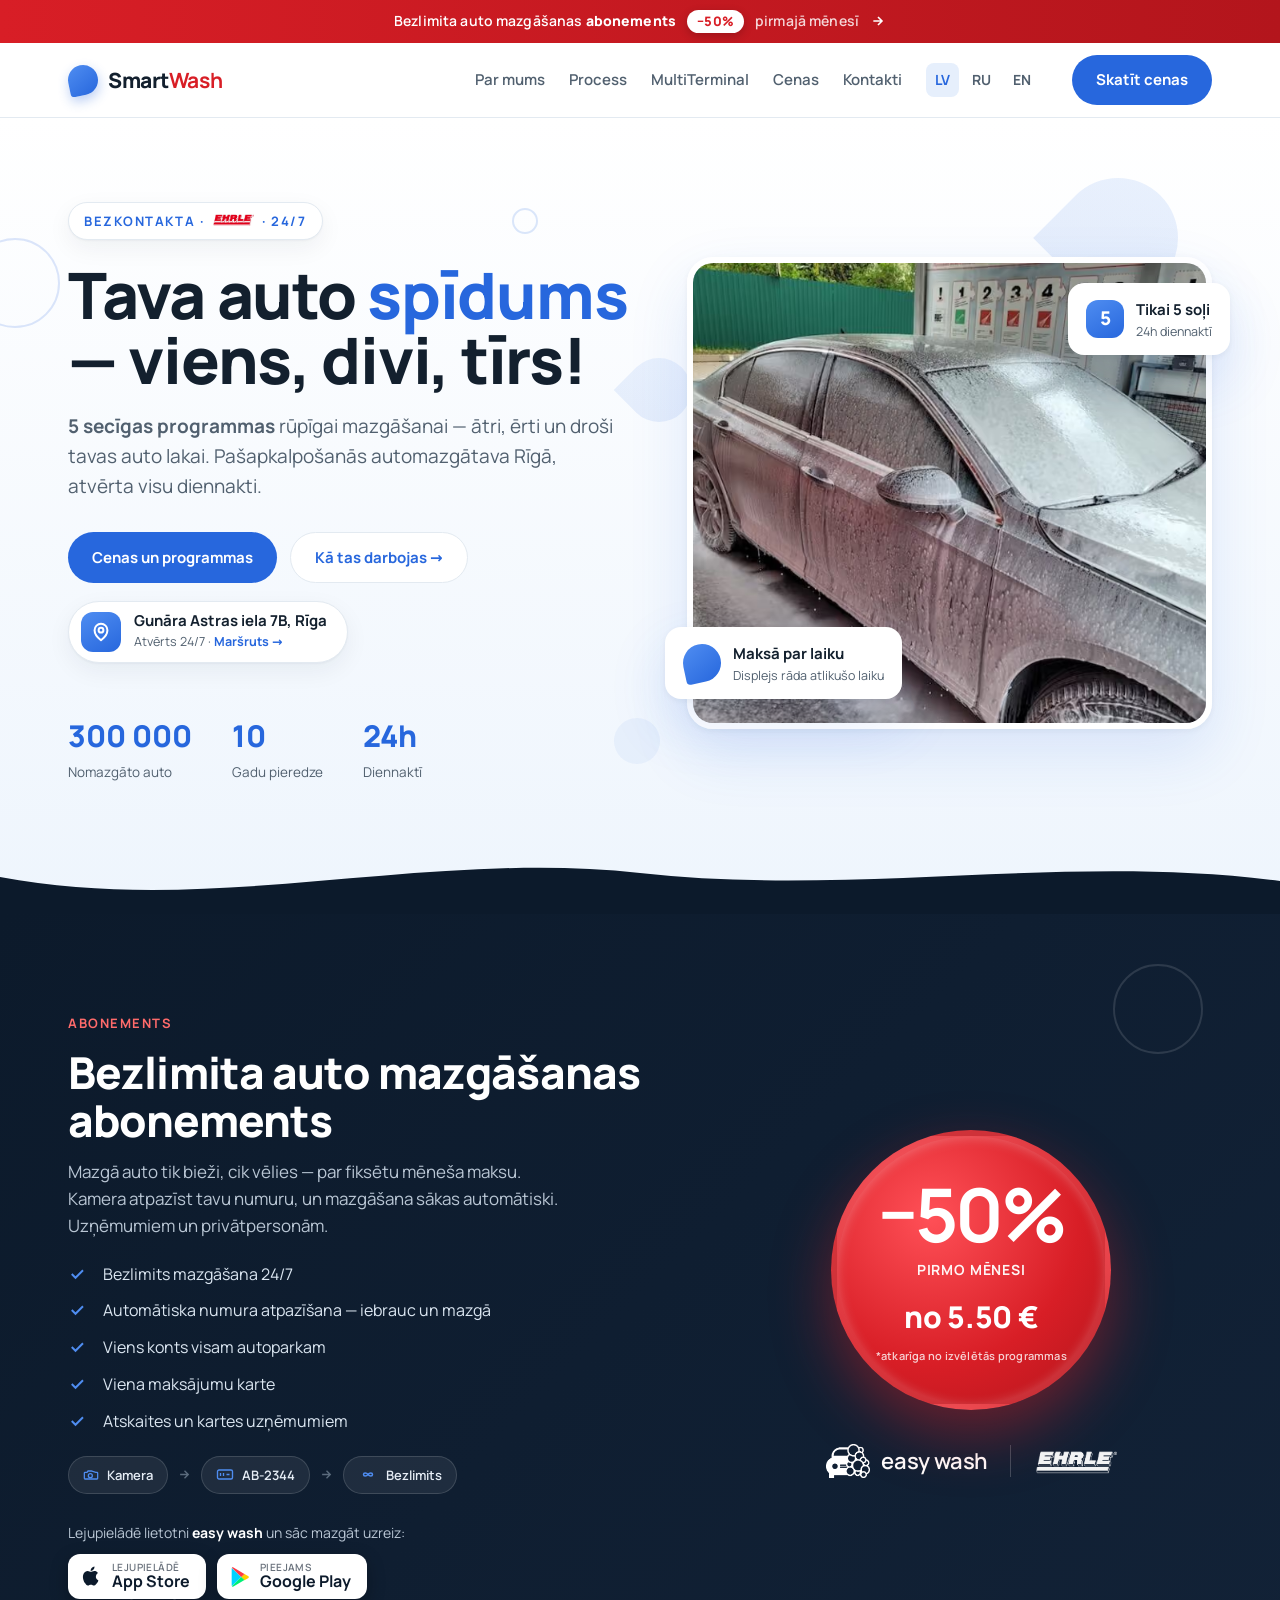
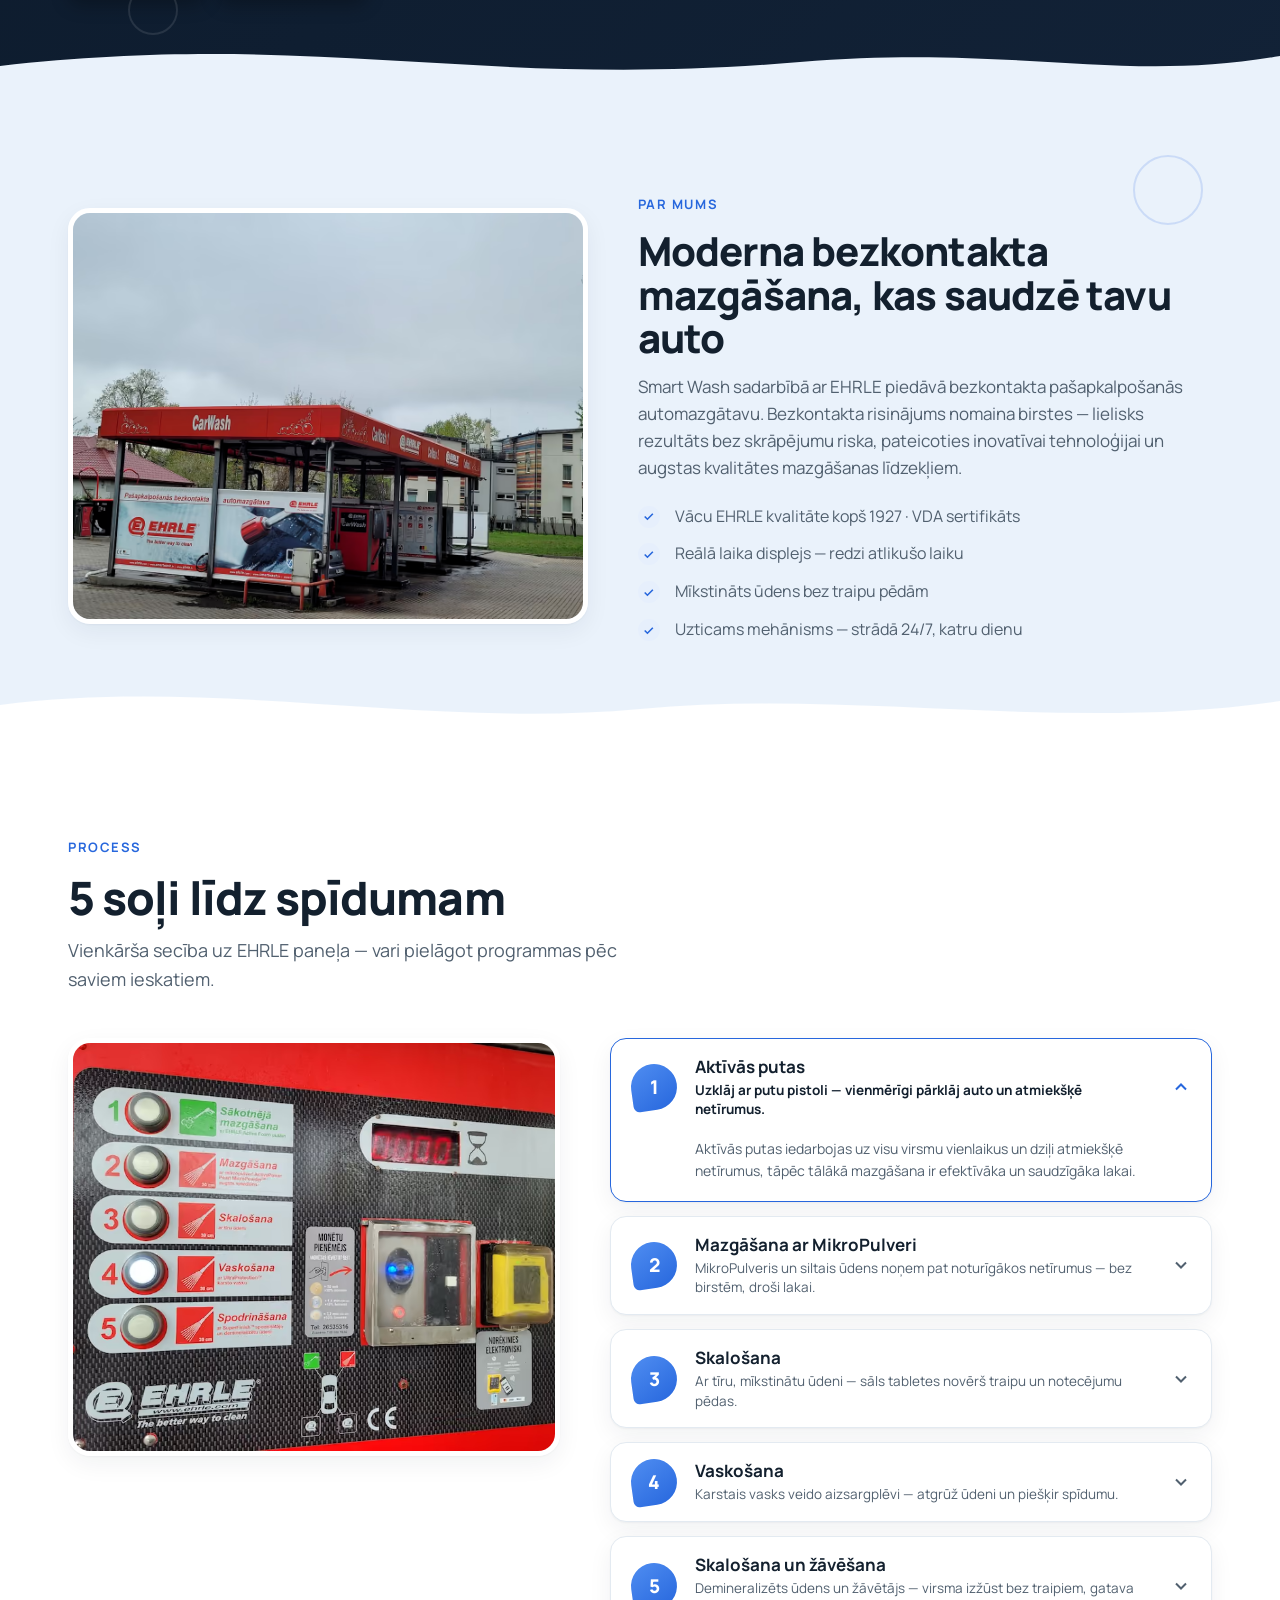
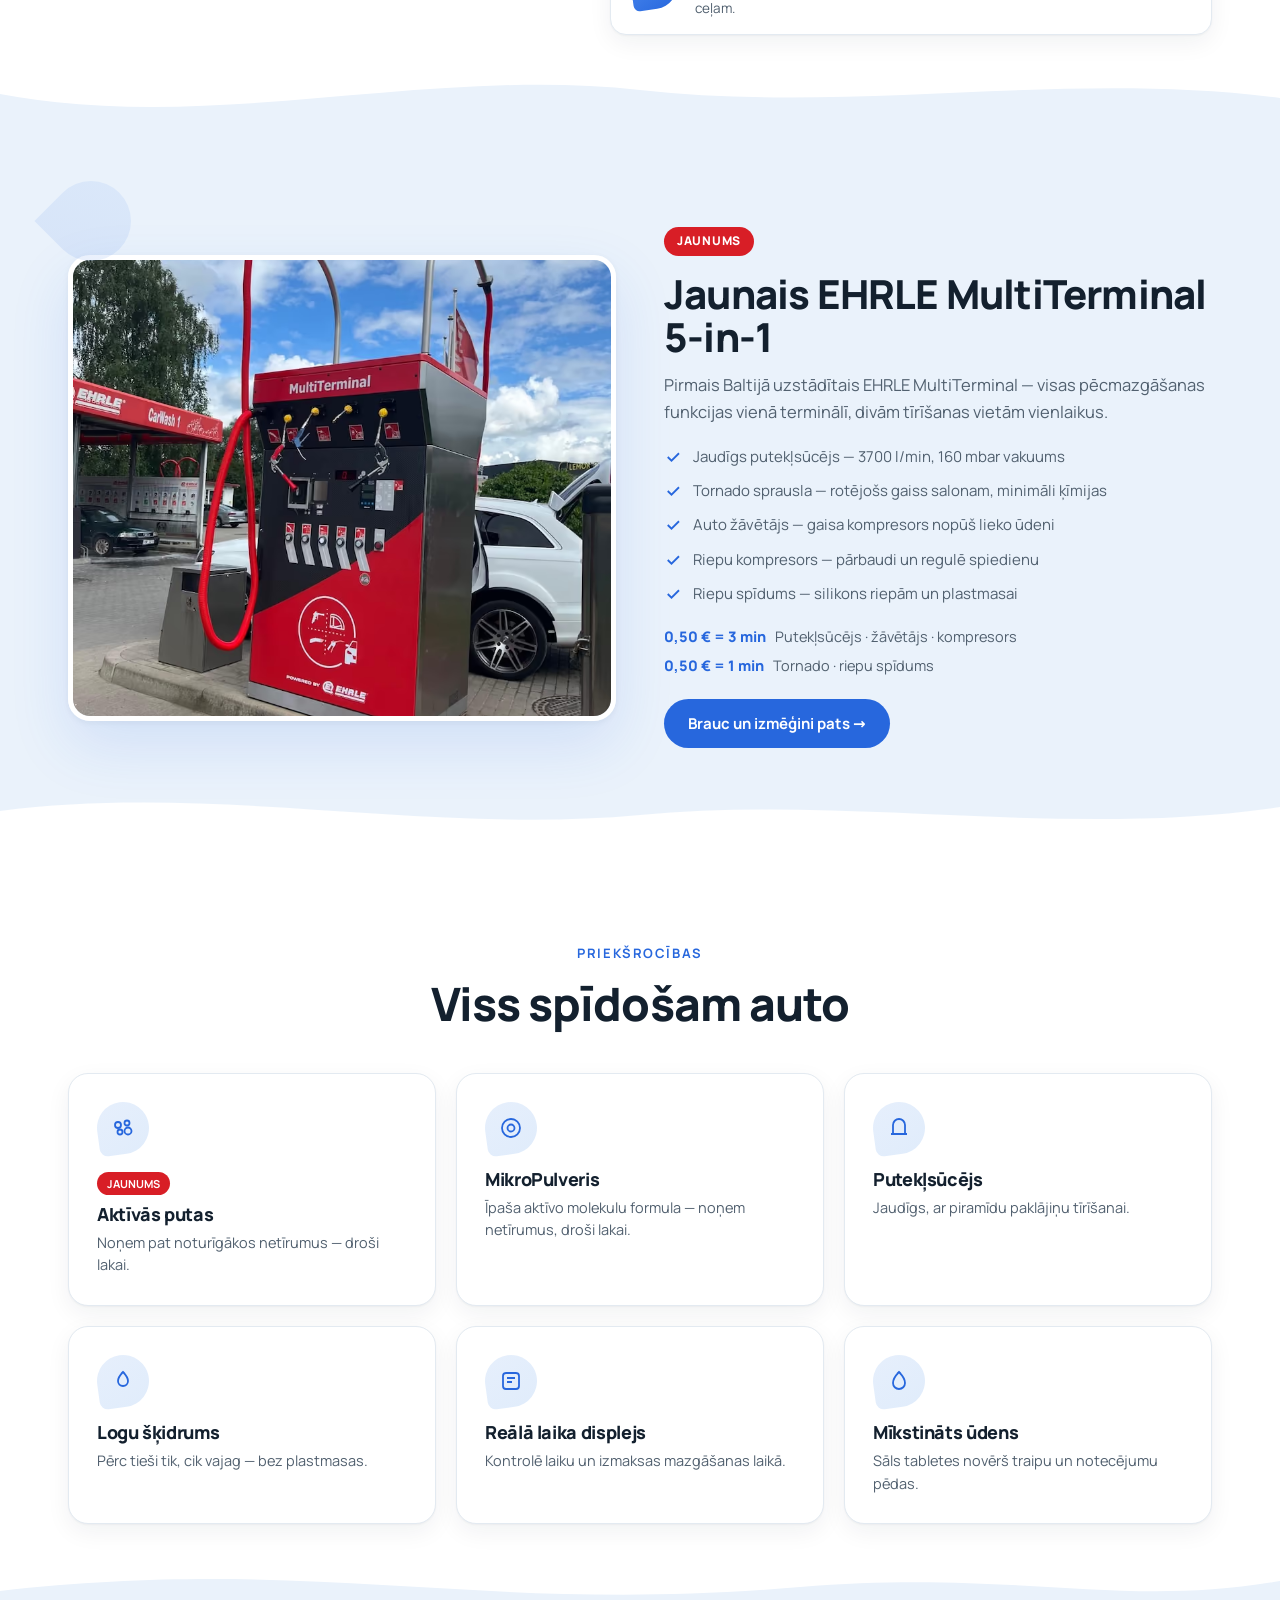
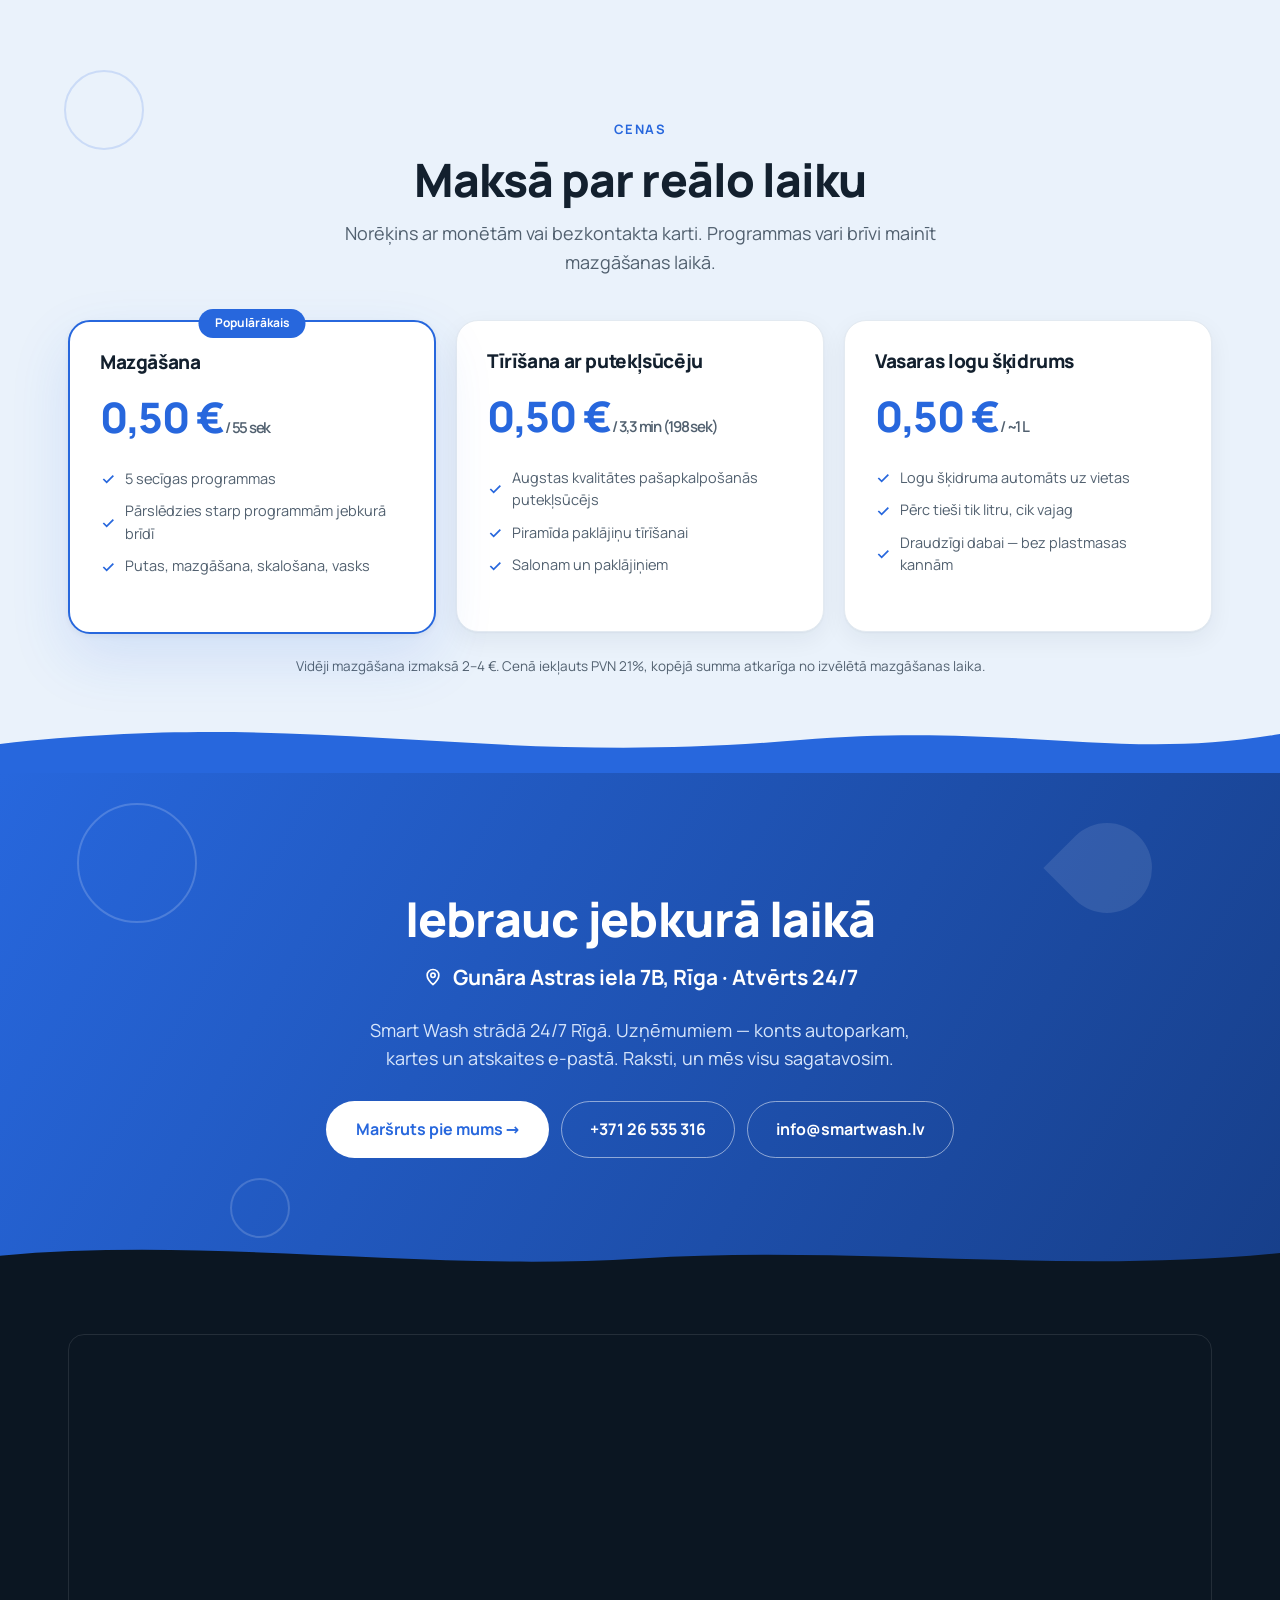
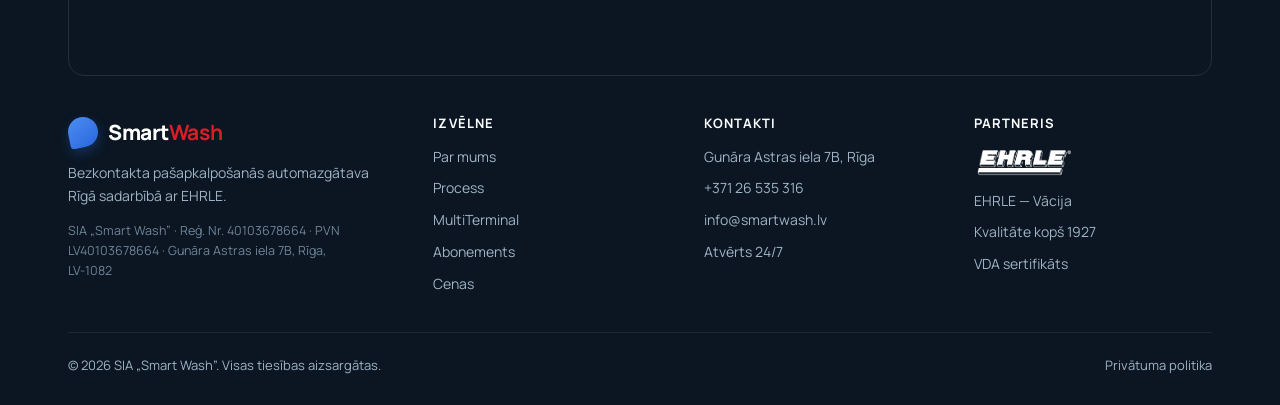
==== commit 64ce13d8: "Remove "more info" buttons from pricing cards (all languages) Co-Authored-By: Claude Opus 4.8 (1M co" ====
--- a/index.html
+++ b/index.html
@@ -160,7 +160,7 @@
 .hero-strip{position:relative;z-index:2;display:flex;gap:40px;margin-top:50px;flex-wrap:wrap}
 .hero-strip .st b{display:block;font-size:30px;font-weight:800;color:var(--bw-blue)}
 .hero-strip .st span{font-size:13.5px;color:var(--bw-muted)}
-@media (max-width:600px){.hero-strip{justify-content:center;gap:14px}.promo-apps-label{text-align:center}.hero-cta{flex-wrap:nowrap}.hero-cta .btn{flex:1;justify-content:center;text-align:center;font-size:14px;padding:13px 10px}.store-row{justify-content:center;flex-wrap:nowrap}.store-btn{flex:1;justify-content:center}.promo-flow{justify-content:center}.mt-cta{display:flex;width:max-content;max-width:100%;margin-left:auto;margin-right:auto}}
+@media (max-width:600px){.hero-strip{justify-content:center;gap:14px}.promo-apps-label{text-align:center}.hero-cta{flex-wrap:nowrap}.hero-cta .btn{flex:1;justify-content:center;text-align:center;font-size:14px;padding:13px 10px}.store-row{justify-content:center;flex-wrap:nowrap}.store-btn{flex:1;justify-content:center}.promo-flow{justify-content:center}.mt-cta{display:flex;width:max-content;max-width:100%;margin-left:auto;margin-right:auto}.hero-loc{display:flex;width:max-content;max-width:100%;margin-left:auto;margin-right:auto}}
 
 /* ===== About ===== */
 .about{display:grid;grid-template-columns:.95fr 1.05fr;gap:50px;align-items:center}
@@ -608,9 +608,7 @@
           <li><svg width="16" height="16" viewBox="0 0 24 24" fill="none" stroke="currentColor" stroke-width="2.6" aria-hidden="true"><path d="M5 12l5 5L20 7"/></svg>5 secīgas programmas</li>
           <li><svg width="16" height="16" viewBox="0 0 24 24" fill="none" stroke="currentColor" stroke-width="2.6" aria-hidden="true"><path d="M5 12l5 5L20 7"/></svg>Pārslēdzies starp programmām jebkurā brīdī</li>
           <li><svg width="16" height="16" viewBox="0 0 24 24" fill="none" stroke="currentColor" stroke-width="2.6" aria-hidden="true"><path d="M5 12l5 5L20 7"/></svg>Putas, mazgāšana, skalošana, vasks</li>
-        </ul>
-        <a class="btn btn-primary" href="#contact">Vairāk info</a>
-      </article>
+        </ul>      </article>
       <article class="price">
         <h3>Tīrīšana ar putekļsūcēju</h3>
         <div class="amt">0,50 €<small> / 3,3 min (198 sek)</small></div>
@@ -618,9 +616,7 @@
           <li><svg width="16" height="16" viewBox="0 0 24 24" fill="none" stroke="currentColor" stroke-width="2.6" aria-hidden="true"><path d="M5 12l5 5L20 7"/></svg>Augstas kvalitātes pašapkalpošanās putekļsūcējs</li>
           <li><svg width="16" height="16" viewBox="0 0 24 24" fill="none" stroke="currentColor" stroke-width="2.6" aria-hidden="true"><path d="M5 12l5 5L20 7"/></svg>Piramīda paklājiņu tīrīšanai</li>
           <li><svg width="16" height="16" viewBox="0 0 24 24" fill="none" stroke="currentColor" stroke-width="2.6" aria-hidden="true"><path d="M5 12l5 5L20 7"/></svg>Salonam un paklājiņiem</li>
-        </ul>
-        <a class="btn btn-ghost" href="#contact">Vairāk info</a>
-      </article>
+        </ul>      </article>
       <article class="price">
         <h3>Vasaras logu šķidrums</h3>
         <div class="amt">0,50 €<small> / ~1 L</small></div>
@@ -628,9 +624,7 @@
           <li><svg width="16" height="16" viewBox="0 0 24 24" fill="none" stroke="currentColor" stroke-width="2.6" aria-hidden="true"><path d="M5 12l5 5L20 7"/></svg>Logu šķidruma automāts uz vietas</li>
           <li><svg width="16" height="16" viewBox="0 0 24 24" fill="none" stroke="currentColor" stroke-width="2.6" aria-hidden="true"><path d="M5 12l5 5L20 7"/></svg>Pērc tieši tik litru, cik vajag</li>
           <li><svg width="16" height="16" viewBox="0 0 24 24" fill="none" stroke="currentColor" stroke-width="2.6" aria-hidden="true"><path d="M5 12l5 5L20 7"/></svg>Draudzīgi dabai — bez plastmasas kannām</li>
-        </ul>
-        <a class="btn btn-ghost" href="#contact">Vairāk info</a>
-      </article>
+        </ul>      </article>
     </div>
     <p class="price-note">Vidēji mazgāšana izmaksā 2–4 €. Cenā iekļauts PVN 21%, kopējā summa atkarīga no izvēlētā mazgāšanas laika.</p>
   </div>
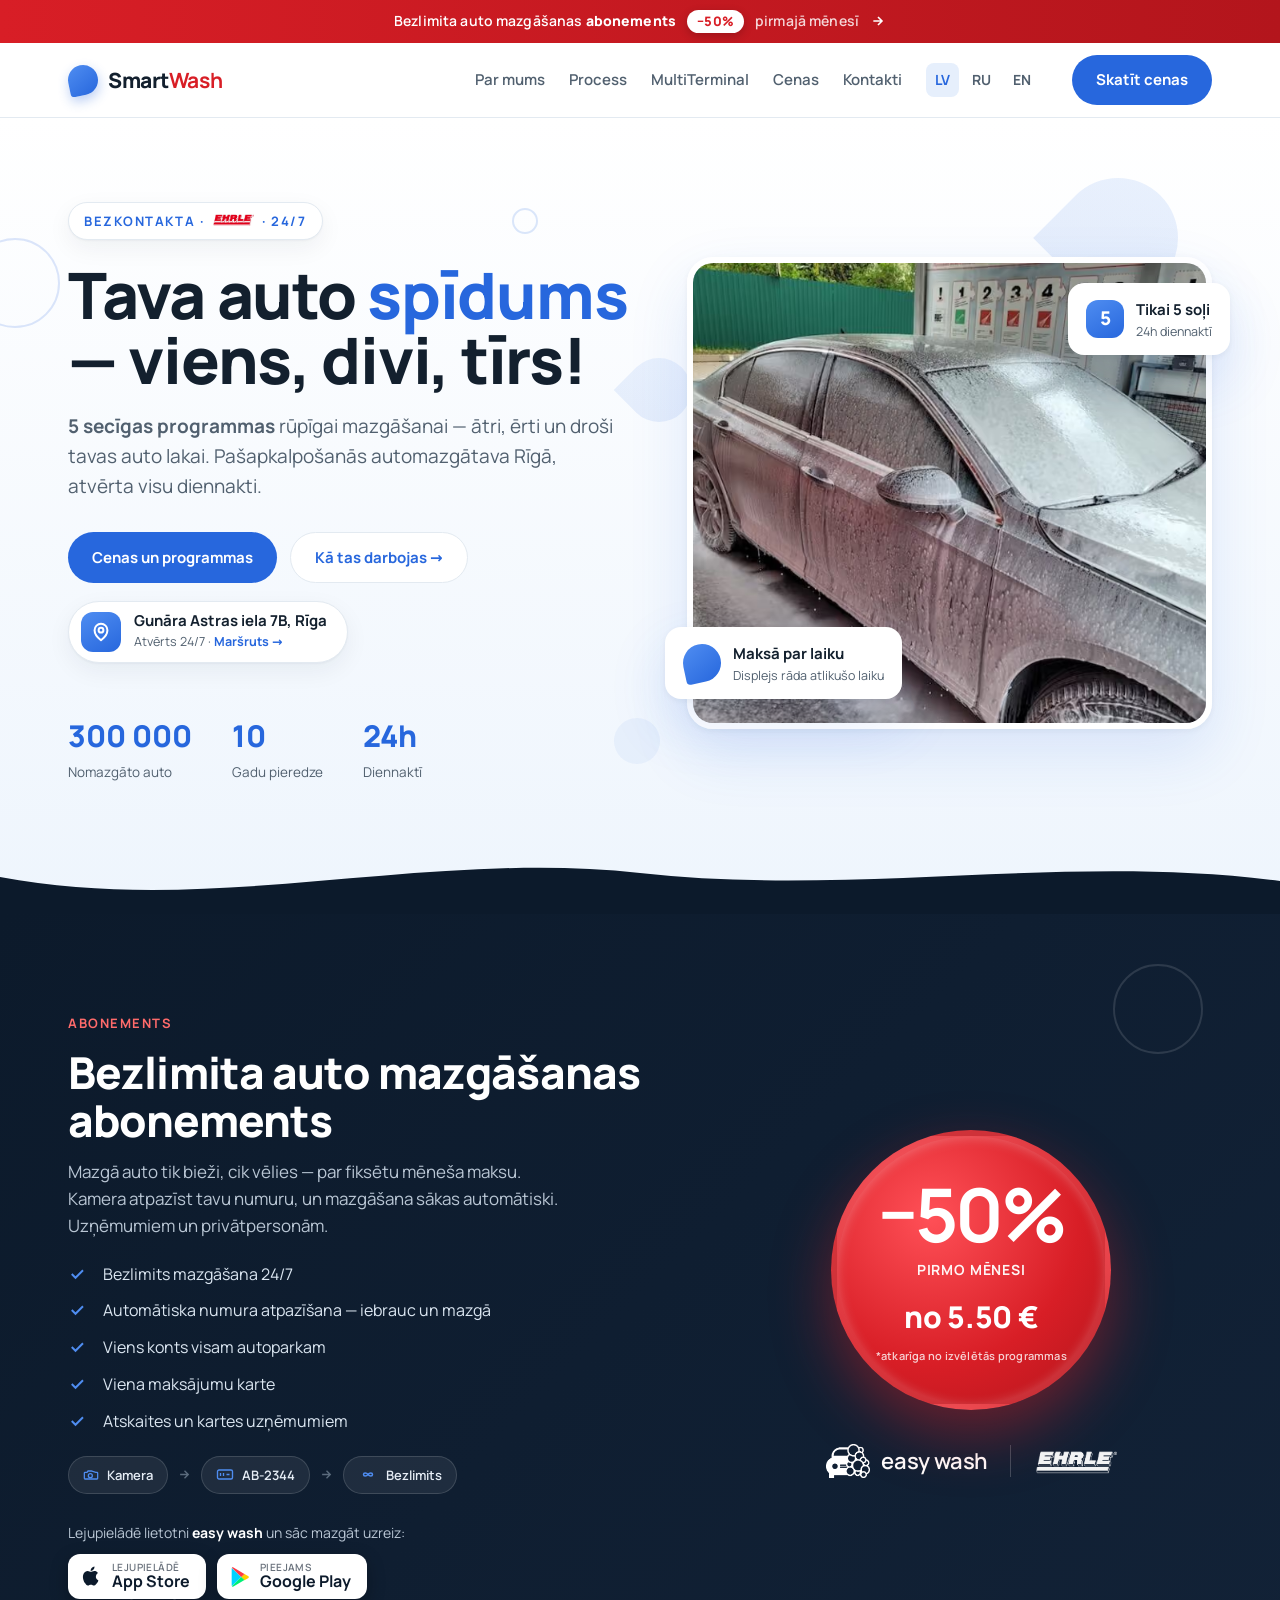
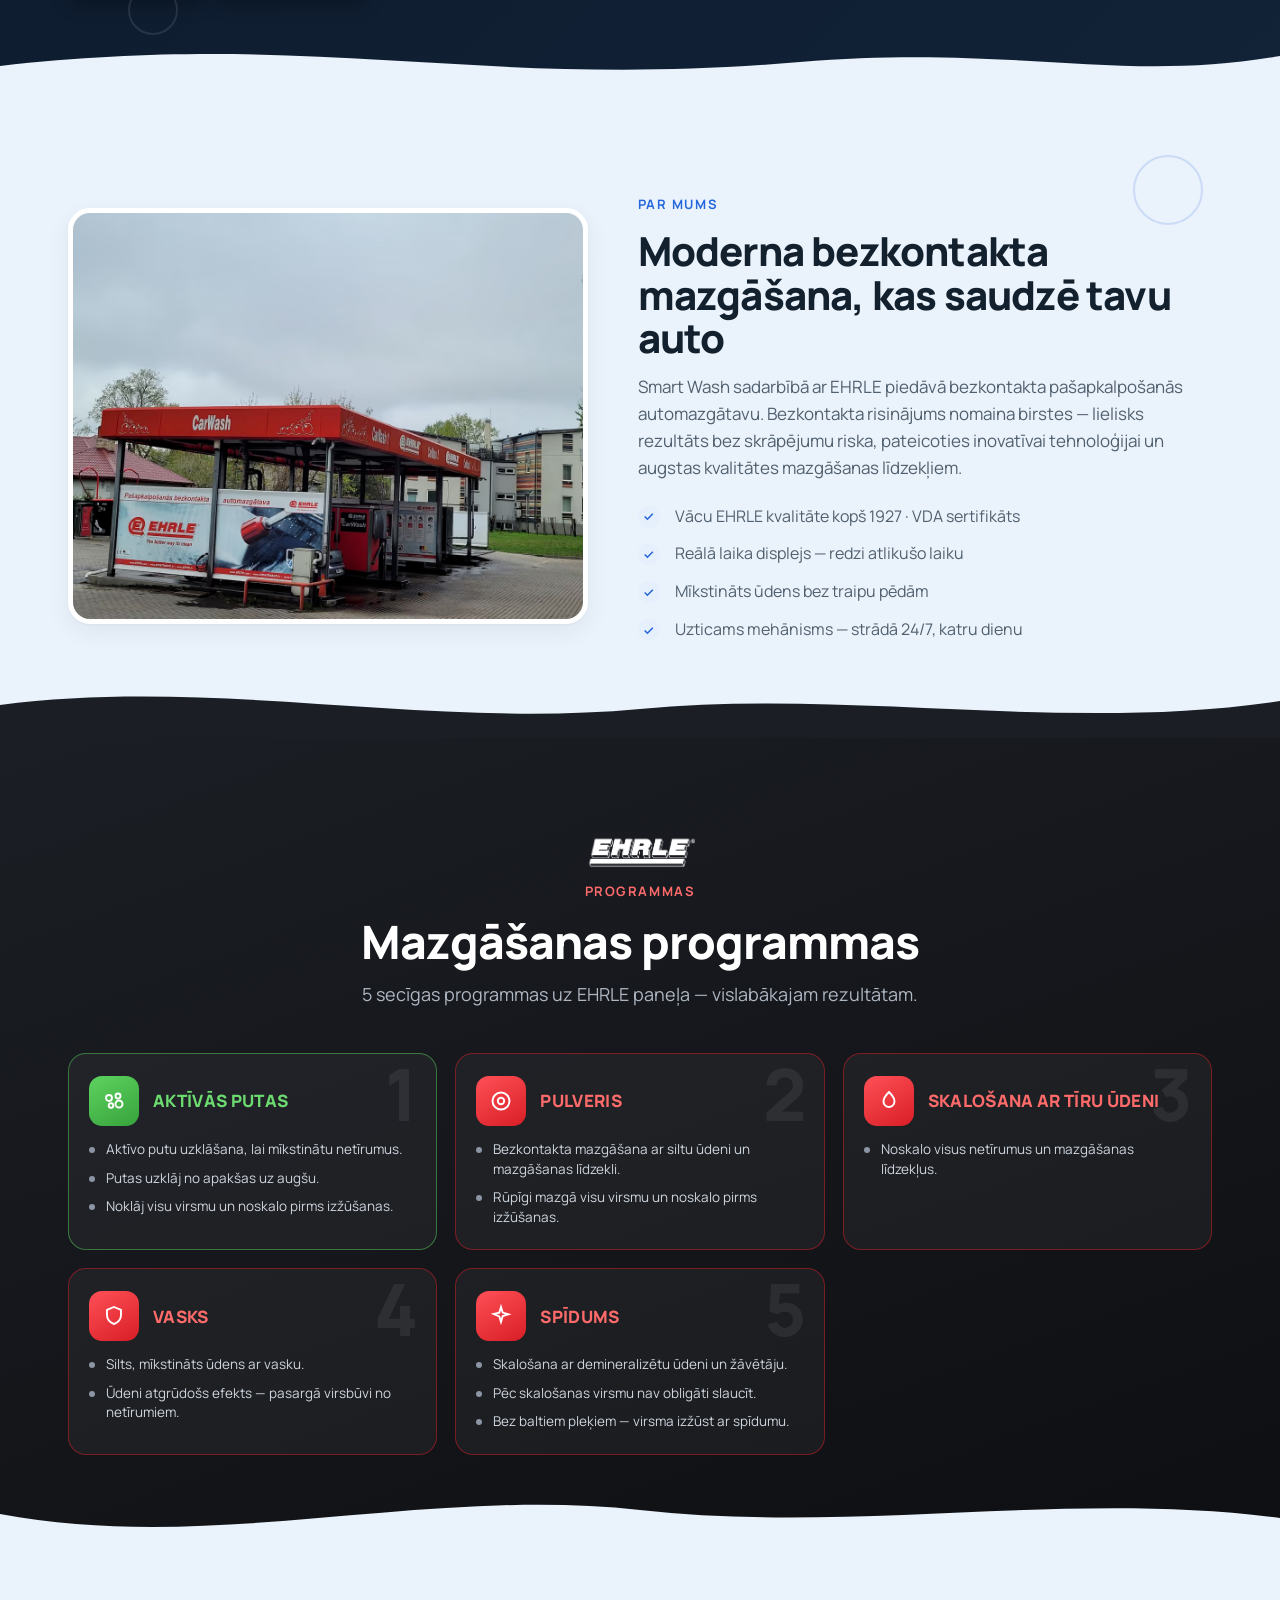
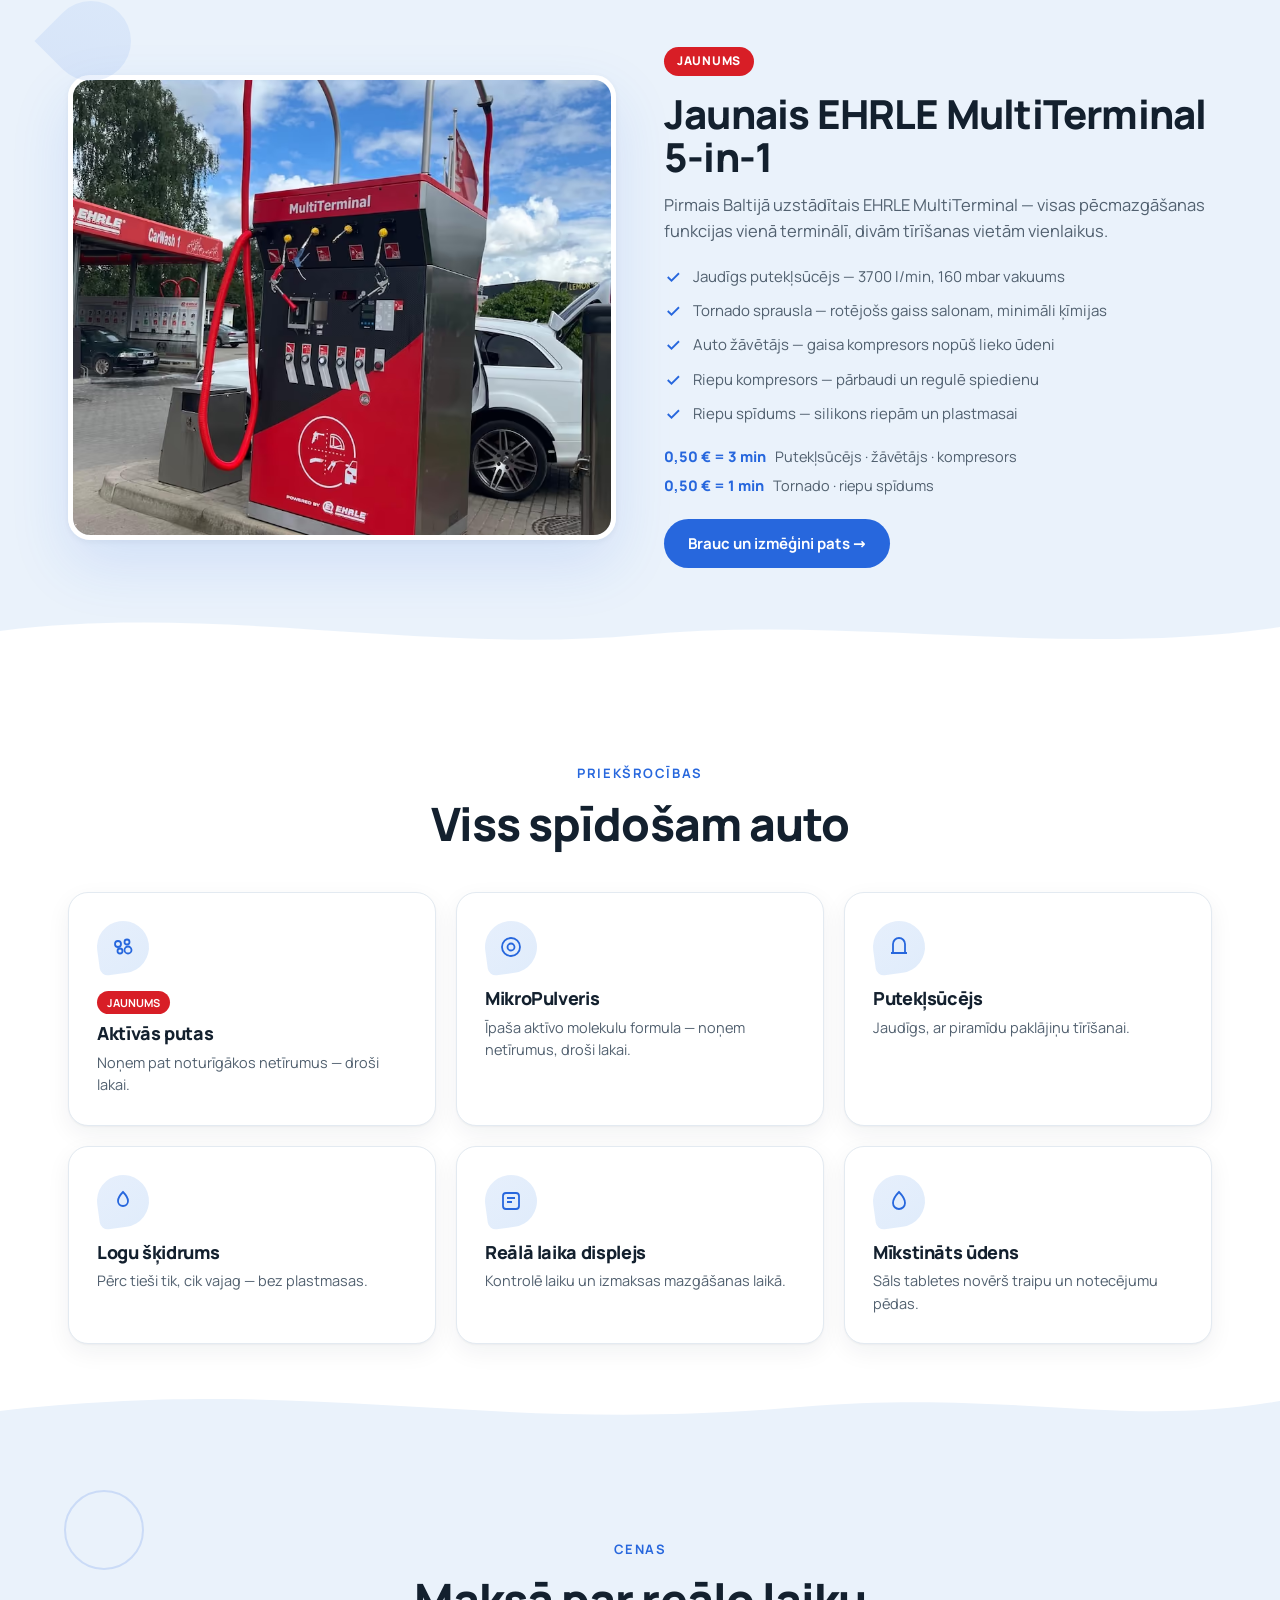
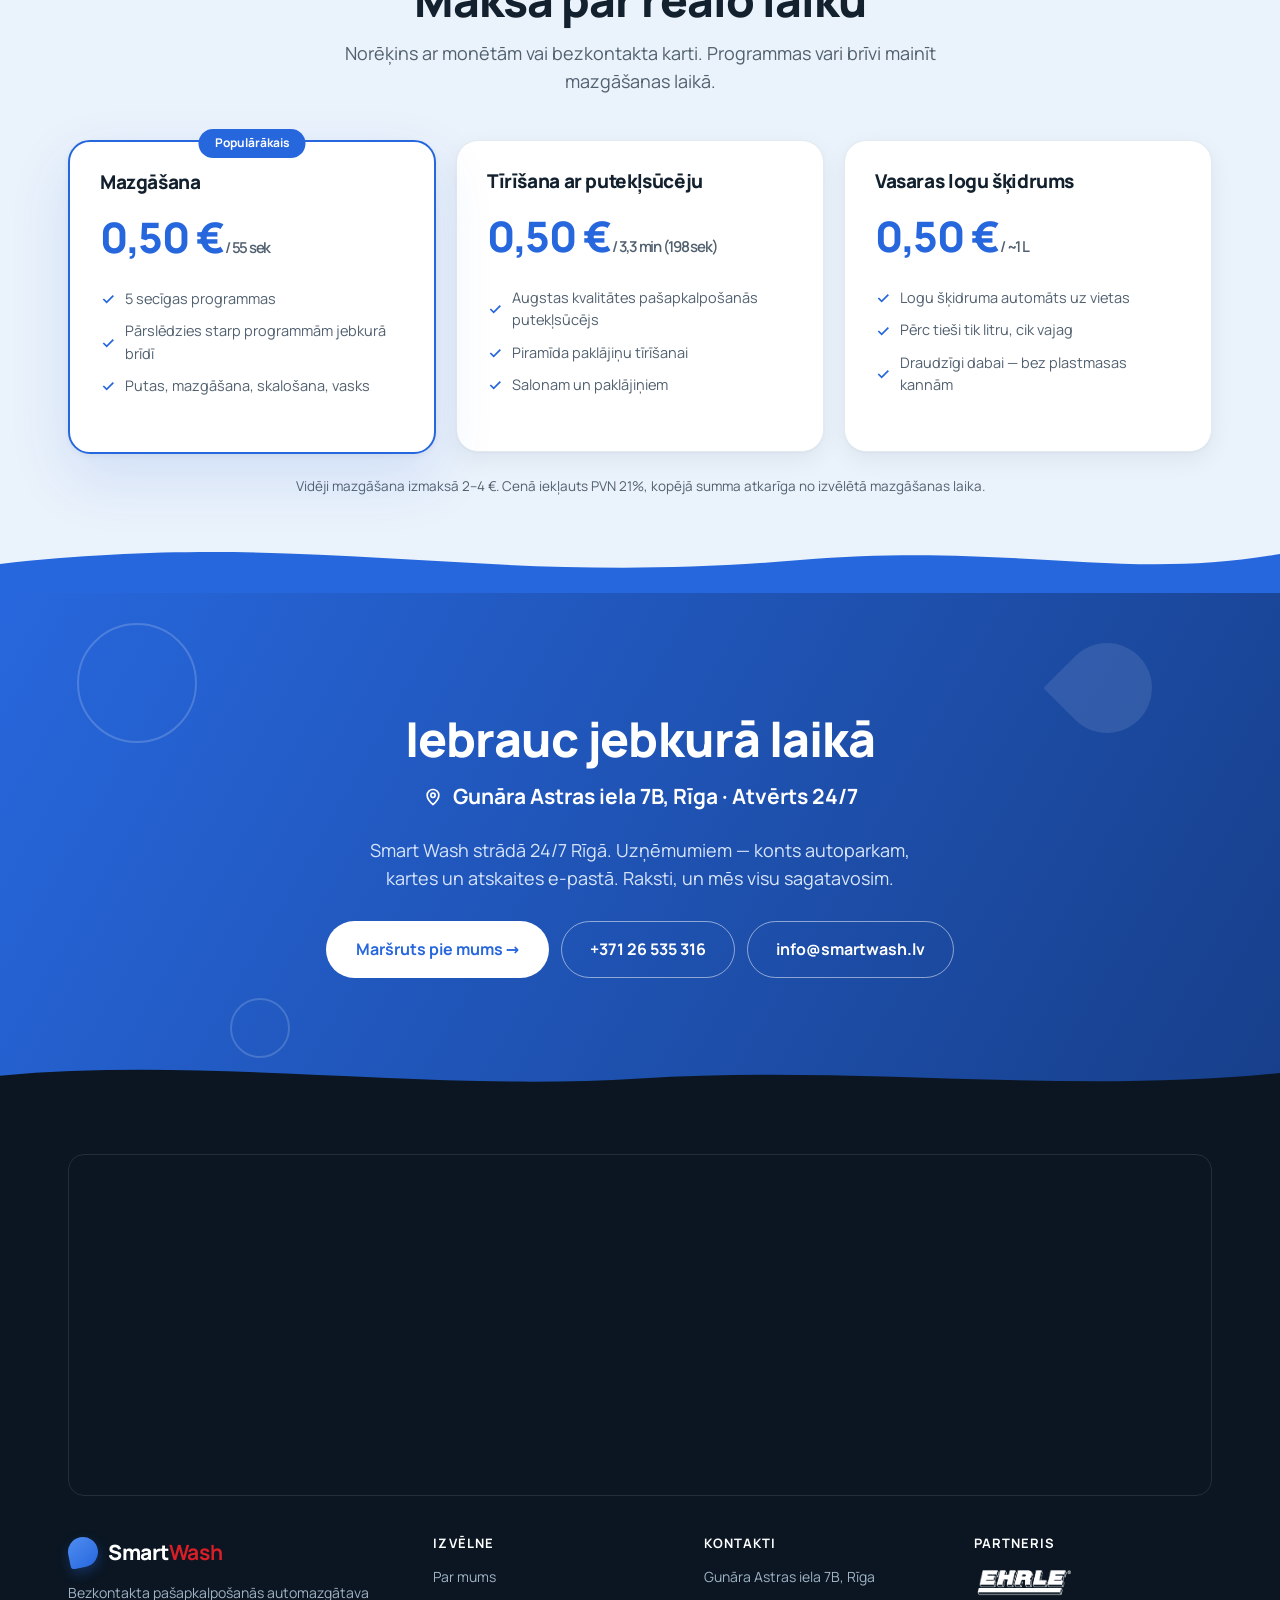
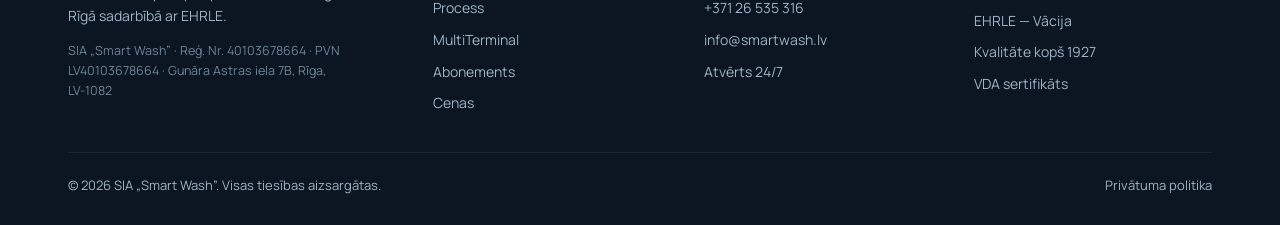
==== commit 336d8d91: "Replace process accordion with EHRLE "Wash programs" board (D1 poster) - Rebuild #process as a dark," ====
--- a/index.html
+++ b/index.html
@@ -190,6 +190,30 @@
 .pstep[data-open] .pstep-body{grid-template-rows:1fr}
 .pstep-body-in{overflow:hidden}
 .pstep-body-in p{margin:0;padding:2px 20px 18px 84px;font-size:14px;color:var(--bw-muted);line-height:1.6}
+
+/* ===== Wash programs board ===== */
+.progs{background:linear-gradient(160deg,#1b1e24,#0e0f12);color:#fff;overflow:hidden}
+.prog-ehrle{display:block;height:34px;width:auto;margin:0 auto 10px}
+.progs .eyebrow{color:#ff6b6b}
+.progs h2{color:#fff}
+.progs .sec-head p{color:#aeb6c2}
+.prog-grid{display:grid;grid-template-columns:repeat(3,1fr);gap:18px;margin-top:36px}
+@media (max-width:880px){.prog-grid{grid-template-columns:repeat(2,1fr)}}
+@media (max-width:560px){.prog-grid{grid-template-columns:1fr}}
+.prog{position:relative;background:rgba(255,255,255,.045);border:1.5px solid rgba(255,255,255,.12);border-radius:18px;padding:22px 20px;overflow:hidden}
+.prog--green{border-color:rgba(86,205,90,.5)}
+.prog--red{border-color:rgba(216,30,38,.5)}
+.prog-num{position:absolute;top:4px;right:18px;font-size:72px;font-weight:800;line-height:1;color:rgba(255,255,255,.07);pointer-events:none}
+.prog-head{display:flex;align-items:center;gap:14px;margin-bottom:14px}
+.prog-ico{width:50px;height:50px;border-radius:13px;display:grid;place-items:center;flex:none;color:#fff}
+.prog--green .prog-ico{background:linear-gradient(150deg,#5ed35f,#37a23c)}
+.prog--red .prog-ico{background:linear-gradient(150deg,#ff5057,var(--bw-red))}
+.prog h3{font-size:17px;font-weight:800;letter-spacing:.02em;text-transform:uppercase;margin:0;line-height:1.15}
+.prog--green h3{color:#6cdc70}
+.prog--red h3{color:#ff6b6b}
+.prog ul{list-style:none;margin:0;padding:0;display:grid;gap:9px}
+.prog li{position:relative;padding-left:17px;font-size:13.5px;color:#cfd6df;line-height:1.45}
+.prog li::before{content:"";position:absolute;left:0;top:7px;width:6px;height:6px;border-radius:50%;background:#8b95a3}
 
 /* ===== MultiTerminal ===== */
 .mt{display:grid;grid-template-columns:1fr 1fr;gap:48px;align-items:center}
@@ -494,47 +518,60 @@
       </ul>
     </div>
   </div>
-  <svg class="wave" viewBox="0 0 1440 70" preserveAspectRatio="none" aria-hidden="true" focusable="false"><path d="M0,36 C240,8 480,60 720,40 C960,20 1200,64 1440,32 L1440,70 L0,70 Z" fill="#fff"></path></svg>
+  <svg class="wave" viewBox="0 0 1440 70" preserveAspectRatio="none" aria-hidden="true" focusable="false"><path d="M0,36 C240,8 480,60 720,40 C960,20 1200,64 1440,32 L1440,70 L0,70 Z" fill="#1b1e24"></path></svg>
 </section>
 
 <!-- PROCESS -->
-<section class="sec" id="process" aria-labelledby="process-h">
+<section class="sec progs" id="process" aria-labelledby="process-h">
   <div class="bw-wrap">
-    <div class="sec-head">
-      <span class="eyebrow">Process</span>
-      <h2 id="process-h">5 soļi līdz spīdumam</h2>
-      <p>Vienkārša secība uz EHRLE paneļa — vari pielāgot programmas pēc saviem ieskatiem.</p>
-    </div>
-    <div class="pwrap">
-      <div class="photo">
-        <picture>
-          <source type="image/avif" srcset="assets/img/panel.avif">
-          <source type="image/webp" srcset="assets/img/panel.webp">
-          <img class="bw-img" src="assets/img/panel.jpg" width="800" height="600" alt="EHRLE vadības panelis ar 5 mazgāšanas programmām" loading="lazy" decoding="async">
-        </picture>
-      </div>
-      <ol class="steps">
-        <li class="pstep" data-open>
-          <button class="pstep-head" type="button" aria-expanded="true" aria-controls="ps1"><span class="dnum" aria-hidden="true"><span>1</span></span><span><span class="pstep-title">Aktīvās putas</span><span class="pstep-lead">Uzklāj ar putu pistoli — vienmērīgi pārklāj auto un atmiekšķē netīrumus.</span></span><svg class="pstep-chev" width="20" height="20" viewBox="0 0 24 24" fill="none" stroke="currentColor" stroke-width="2.4" aria-hidden="true"><path d="M6 9l6 6 6-6"/></svg></button>
-          <div class="pstep-body" id="ps1"><div class="pstep-body-in"><p>Aktīvās putas iedarbojas uz visu virsmu vienlaikus un dziļi atmiekšķē netīrumus, tāpēc tālākā mazgāšana ir efektīvāka un saudzīgāka lakai.</p></div></div>
-        </li>
-        <li class="pstep">
-          <button class="pstep-head" type="button" aria-expanded="false" aria-controls="ps2"><span class="dnum" aria-hidden="true"><span>2</span></span><span><span class="pstep-title">Mazgāšana ar MikroPulveri</span><span class="pstep-lead">MikroPulveris un siltais ūdens noņem pat noturīgākos netīrumus — bez birstēm, droši lakai.</span></span><svg class="pstep-chev" width="20" height="20" viewBox="0 0 24 24" fill="none" stroke="currentColor" stroke-width="2.4" aria-hidden="true"><path d="M6 9l6 6 6-6"/></svg></button>
-          <div class="pstep-body" id="ps2"><div class="pstep-body-in"><p>MikroPulveris balstās uz aktīvo molekulu īpašo formulu un noņem pat visnoturīgākos netīrumus bez birstēm. Svarīgi: mazgāšanas līdzeklim uz auto nedrīkst ļaut izžūt.</p></div></div>
-        </li>
-        <li class="pstep">
-          <button class="pstep-head" type="button" aria-expanded="false" aria-controls="ps3"><span class="dnum" aria-hidden="true"><span>3</span></span><span><span class="pstep-title">Skalošana</span><span class="pstep-lead">Ar tīru, mīkstinātu ūdeni — sāls tabletes novērš traipu un notecējumu pēdas.</span></span><svg class="pstep-chev" width="20" height="20" viewBox="0 0 24 24" fill="none" stroke="currentColor" stroke-width="2.4" aria-hidden="true"><path d="M6 9l6 6 6-6"/></svg></button>
-          <div class="pstep-body" id="ps3"><div class="pstep-body-in"><p>Speciālās sāls tabletes uztur ūdens mīkstināšanas bloka efektivitāti un nodrošina atbilstoši mīkstinātu ūdeni — tas ir īpaši svarīgi augsti kvalitatīvai mazgāšanai un novērš traipus.</p></div></div>
-        </li>
-        <li class="pstep">
-          <button class="pstep-head" type="button" aria-expanded="false" aria-controls="ps4"><span class="dnum" aria-hidden="true"><span>4</span></span><span><span class="pstep-title">Vaskošana</span><span class="pstep-lead">Karstais vasks veido aizsargplēvi — atgrūž ūdeni un piešķir spīdumu.</span></span><svg class="pstep-chev" width="20" height="20" viewBox="0 0 24 24" fill="none" stroke="currentColor" stroke-width="2.4" aria-hidden="true"><path d="M6 9l6 6 6-6"/></svg></button>
-          <div class="pstep-body" id="ps4"><div class="pstep-body-in"><p>Vasks kopā ar silto ūdeni izveido aizsargplēvīti uz virsbūves: tā atgrūž ūdeni, pasargā krāsu no netīrumiem un piešķir spīdumu — auto ilgāk paliek tīrs.</p></div></div>
-        </li>
-        <li class="pstep">
-          <button class="pstep-head" type="button" aria-expanded="false" aria-controls="ps5"><span class="dnum" aria-hidden="true"><span>5</span></span><span><span class="pstep-title">Skalošana un žāvēšana</span><span class="pstep-lead">Demineralizēts ūdens un žāvētājs — virsma izžūst bez traipiem, gatava ceļam.</span></span><svg class="pstep-chev" width="20" height="20" viewBox="0 0 24 24" fill="none" stroke="currentColor" stroke-width="2.4" aria-hidden="true"><path d="M6 9l6 6 6-6"/></svg></button>
-          <div class="pstep-body" id="ps5"><div class="pstep-body-in"><p>Pēc skalošanas ar demineralizētu ūdeni mūsdienīgais žāvētājs ātri nožāvē auto. Virsmu nav obligāti jāslauka — tā paliek bez traipiem un notecējumiem, tīra un pasargāta.</p></div></div>
-        </li>
-      </ol>
+    <img class="prog-ehrle" src="assets/img/ehrle-white.png" width="110" height="34" alt="EHRLE" loading="lazy" decoding="async">
+    <div class="sec-head center">
+      <span class="eyebrow">Programmas</span>
+      <h2 id="process-h">Mazgāšanas programmas</h2>
+      <p>5 secīgas programmas uz EHRLE paneļa — vislabākajam rezultātam.</p>
+    </div>
+    <div class="prog-grid">
+      <article class="prog prog--green">
+        <span class="prog-num" aria-hidden="true">1</span>
+        <div class="prog-head"><span class="prog-ico" aria-hidden="true"><svg width="24" height="24" viewBox="0 0 24 24" fill="none" stroke="currentColor" stroke-width="1.9" aria-hidden="true"><circle cx="7" cy="9" r="3"/><circle cx="16" cy="7" r="2.5"/><circle cx="17" cy="15" r="3.5"/><circle cx="9" cy="16.5" r="2.3"/></svg></span><h3>Aktīvās putas</h3></div>
+        <ul>
+          <li>Aktīvo putu uzklāšana, lai mīkstinātu netīrumus.</li>
+          <li>Putas uzklāj no apakšas uz augšu.</li>
+          <li>Noklāj visu virsmu un noskalo pirms izžūšanas.</li>
+        </ul>
+      </article>
+      <article class="prog prog--red">
+        <span class="prog-num" aria-hidden="true">2</span>
+        <div class="prog-head"><span class="prog-ico" aria-hidden="true"><svg width="24" height="24" viewBox="0 0 24 24" fill="none" stroke="currentColor" stroke-width="1.9" aria-hidden="true"><circle cx="12" cy="12" r="8.5"/><circle cx="12" cy="12" r="3.2"/></svg></span><h3>Pulveris</h3></div>
+        <ul>
+          <li>Bezkontakta mazgāšana ar siltu ūdeni un mazgāšanas līdzekli.</li>
+          <li>Rūpīgi mazgā visu virsmu un noskalo pirms izžūšanas.</li>
+        </ul>
+      </article>
+      <article class="prog prog--red">
+        <span class="prog-num" aria-hidden="true">3</span>
+        <div class="prog-head"><span class="prog-ico" aria-hidden="true"><svg width="24" height="24" viewBox="0 0 24 24" fill="none" stroke="currentColor" stroke-width="1.9" aria-hidden="true"><path d="M12 3s5.5 5.5 5.5 9.5a5.5 5.5 0 0 1-11 0C6.5 8.5 12 3 12 3z"/></svg></span><h3>Skalošana ar tīru ūdeni</h3></div>
+        <ul>
+          <li>Noskalo visus netīrumus un mazgāšanas līdzekļus.</li>
+        </ul>
+      </article>
+      <article class="prog prog--red">
+        <span class="prog-num" aria-hidden="true">4</span>
+        <div class="prog-head"><span class="prog-ico" aria-hidden="true"><svg width="24" height="24" viewBox="0 0 24 24" fill="none" stroke="currentColor" stroke-width="1.9" aria-hidden="true"><path d="M12 3l7 3v5c0 4.2-3 7.4-7 9-4-1.6-7-4.8-7-9V6z"/></svg></span><h3>Vasks</h3></div>
+        <ul>
+          <li>Silts, mīkstināts ūdens ar vasku.</li>
+          <li>Ūdeni atgrūdošs efekts — pasargā virsbūvi no netīrumiem.</li>
+        </ul>
+      </article>
+      <article class="prog prog--red">
+        <span class="prog-num" aria-hidden="true">5</span>
+        <div class="prog-head"><span class="prog-ico" aria-hidden="true"><svg width="24" height="24" viewBox="0 0 24 24" fill="none" stroke="currentColor" stroke-width="1.9" aria-hidden="true"><path d="M12 3l1.7 5.6 5.6 1.7-5.6 1.7L12 18l-1.7-5.6L4.7 10l5.6-1.4z"/></svg></span><h3>Spīdums</h3></div>
+        <ul>
+          <li>Skalošana ar demineralizētu ūdeni un žāvētāju.</li>
+          <li>Pēc skalošanas virsmu nav obligāti slaucīt.</li>
+          <li>Bez baltiem pleķiem — virsma izžūst ar spīdumu.</li>
+        </ul>
+      </article>
     </div>
   </div>
   <svg class="wave" viewBox="0 0 1440 70" preserveAspectRatio="none" aria-hidden="true" focusable="false"><path d="M0,32 C240,72 480,4 720,28 C960,52 1200,8 1440,36 L1440,70 L0,70 Z" fill="#eaf2fb"></path></svg>
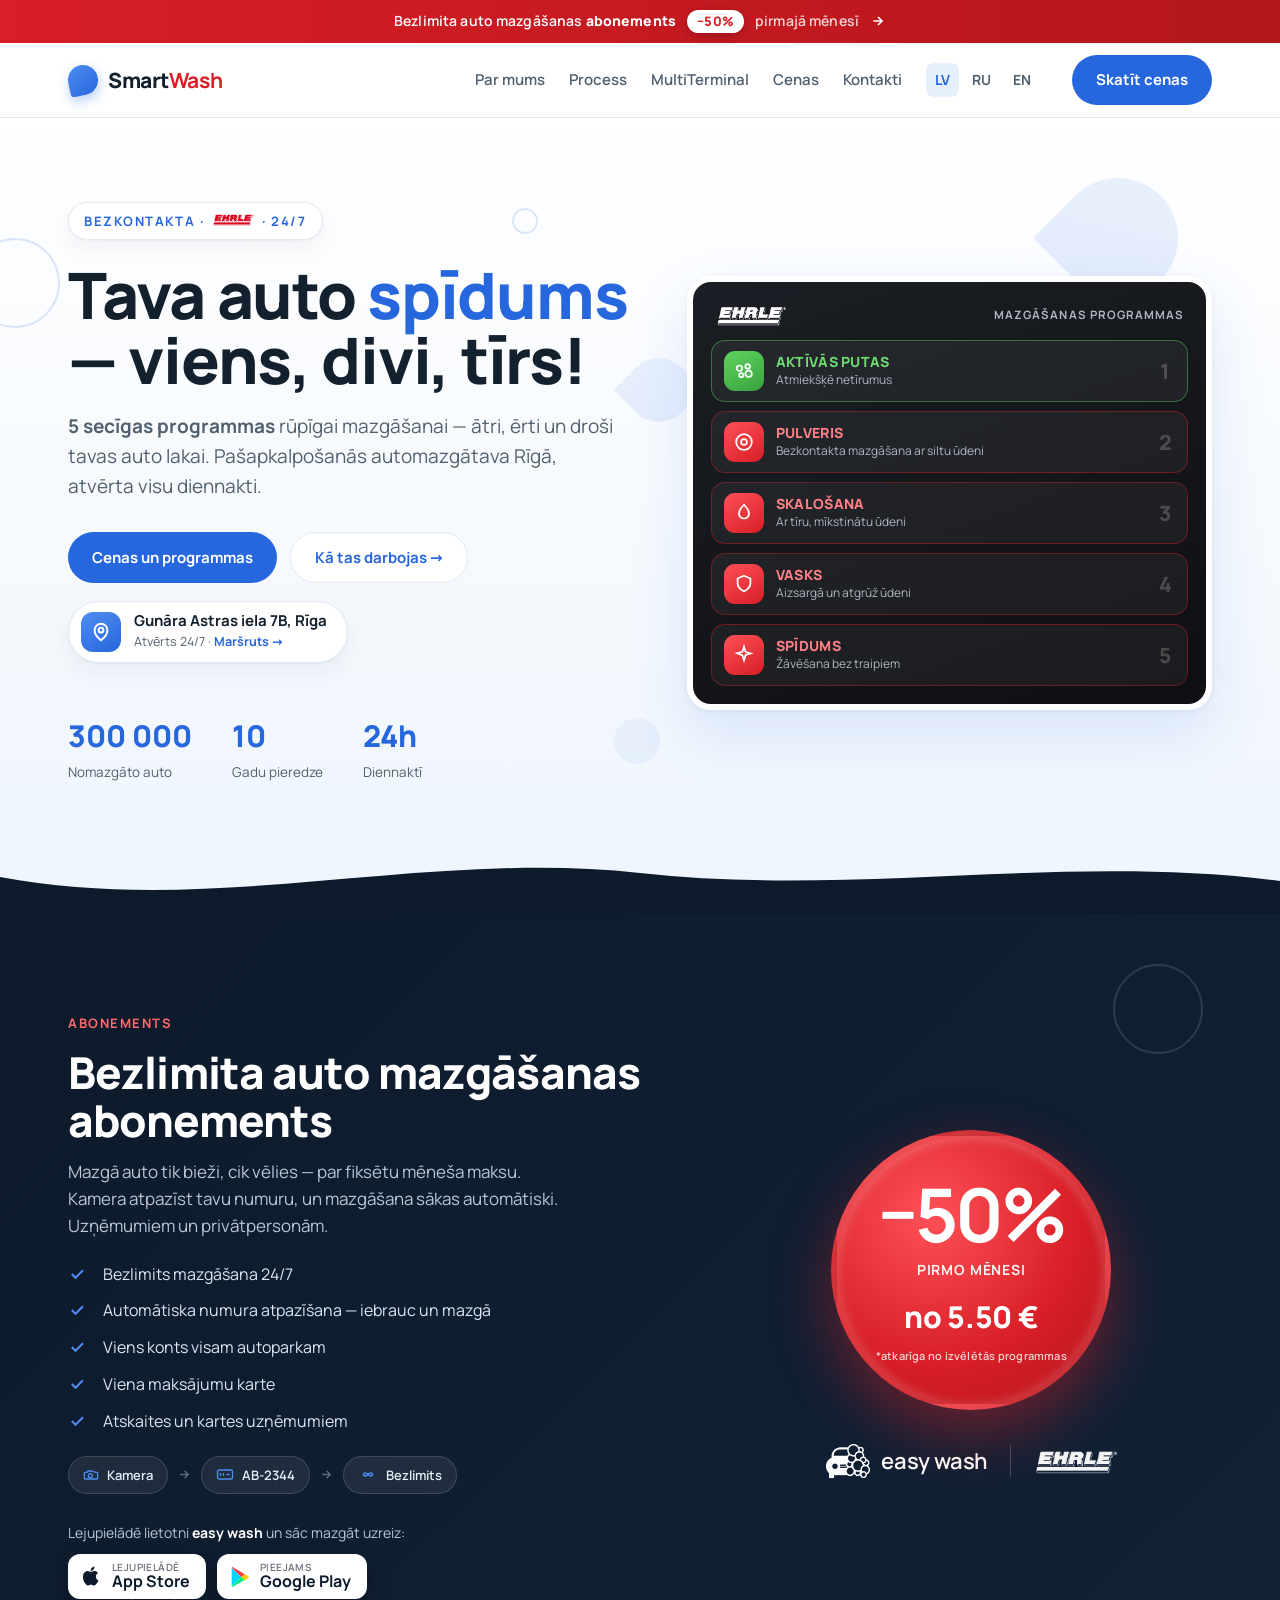
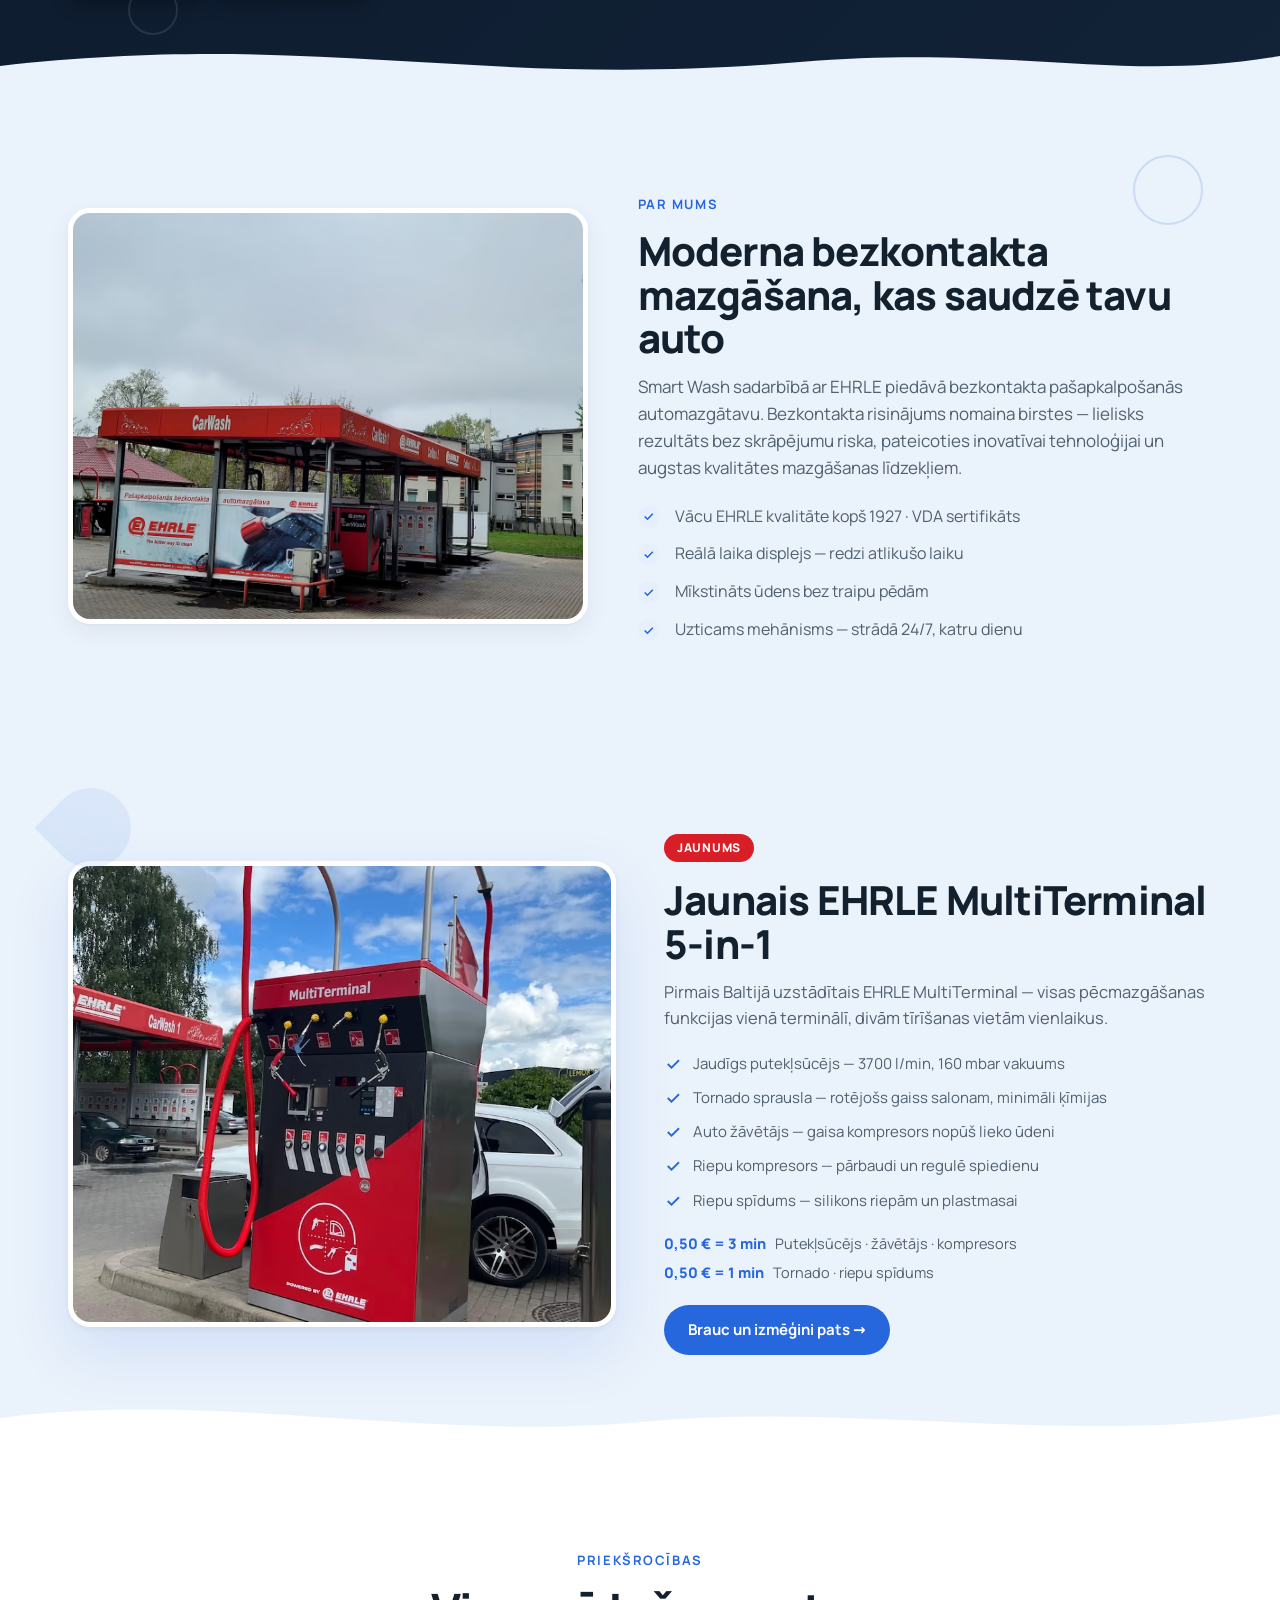
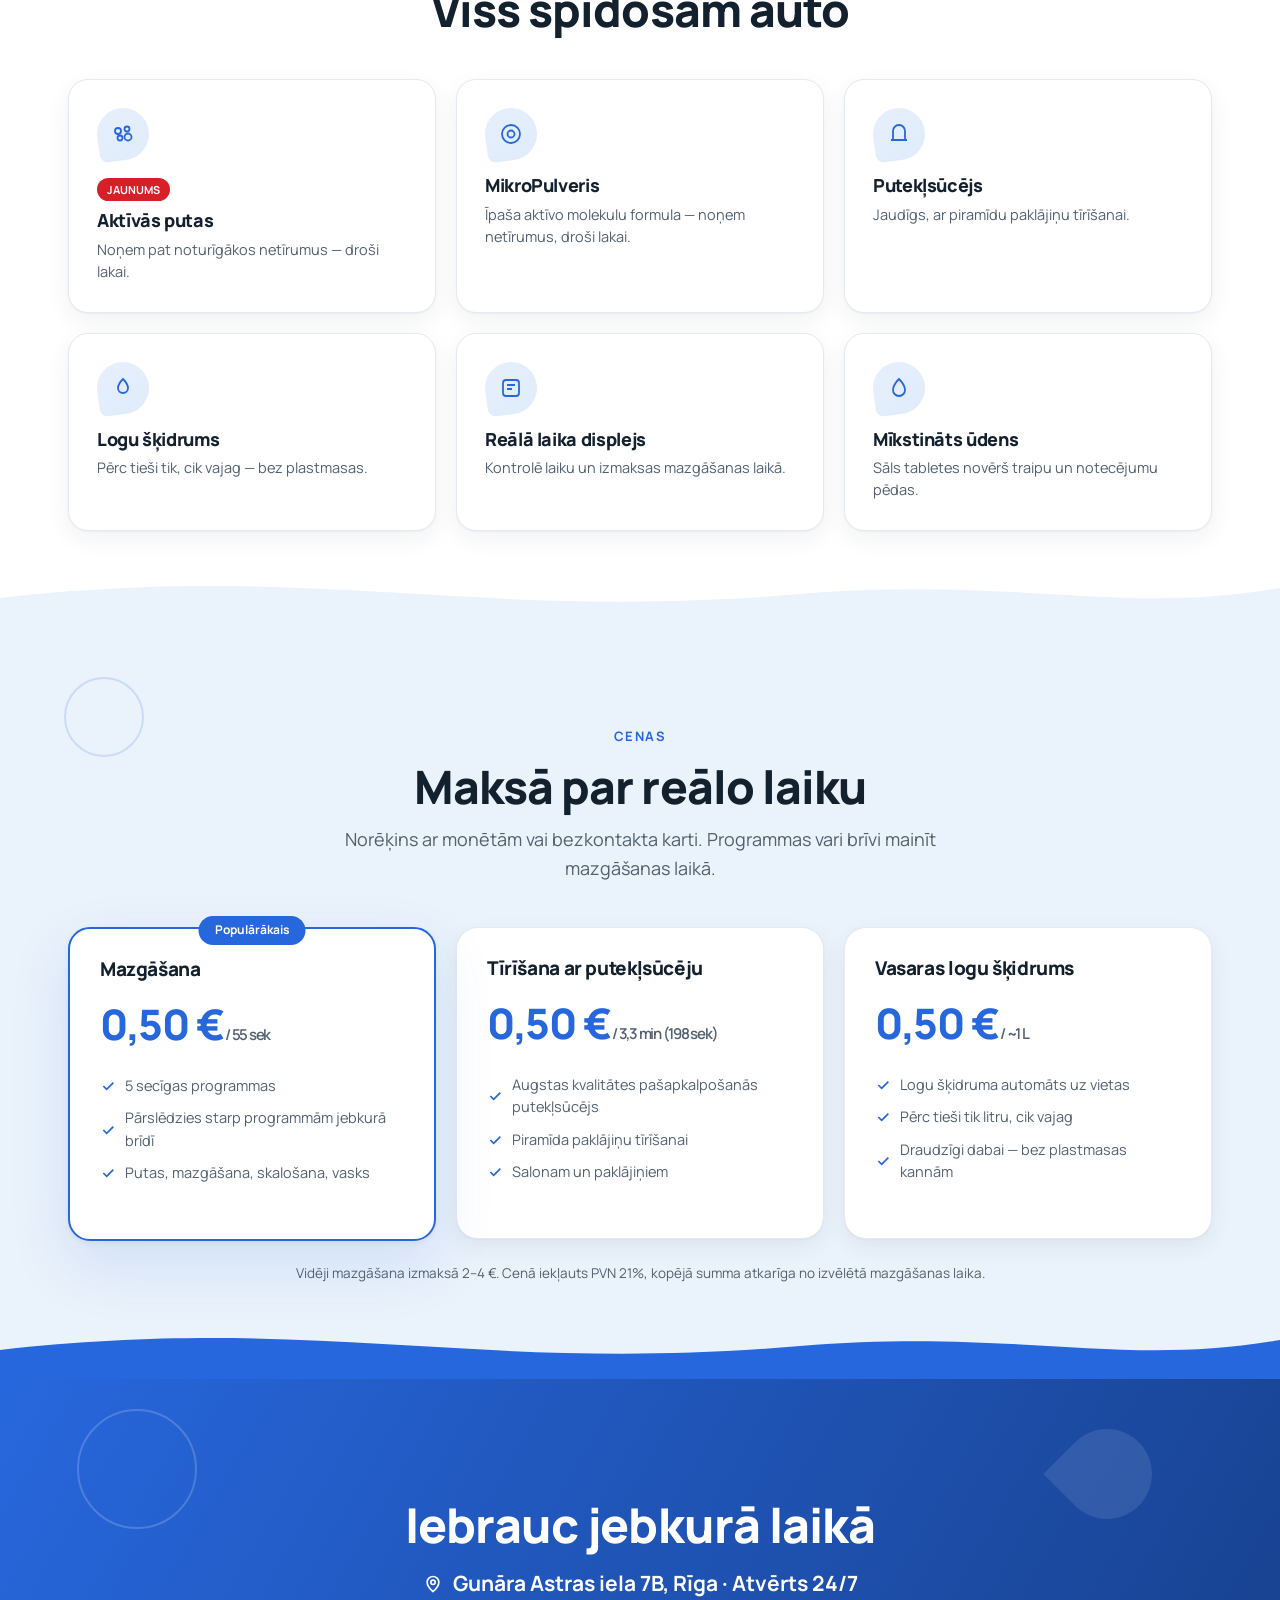
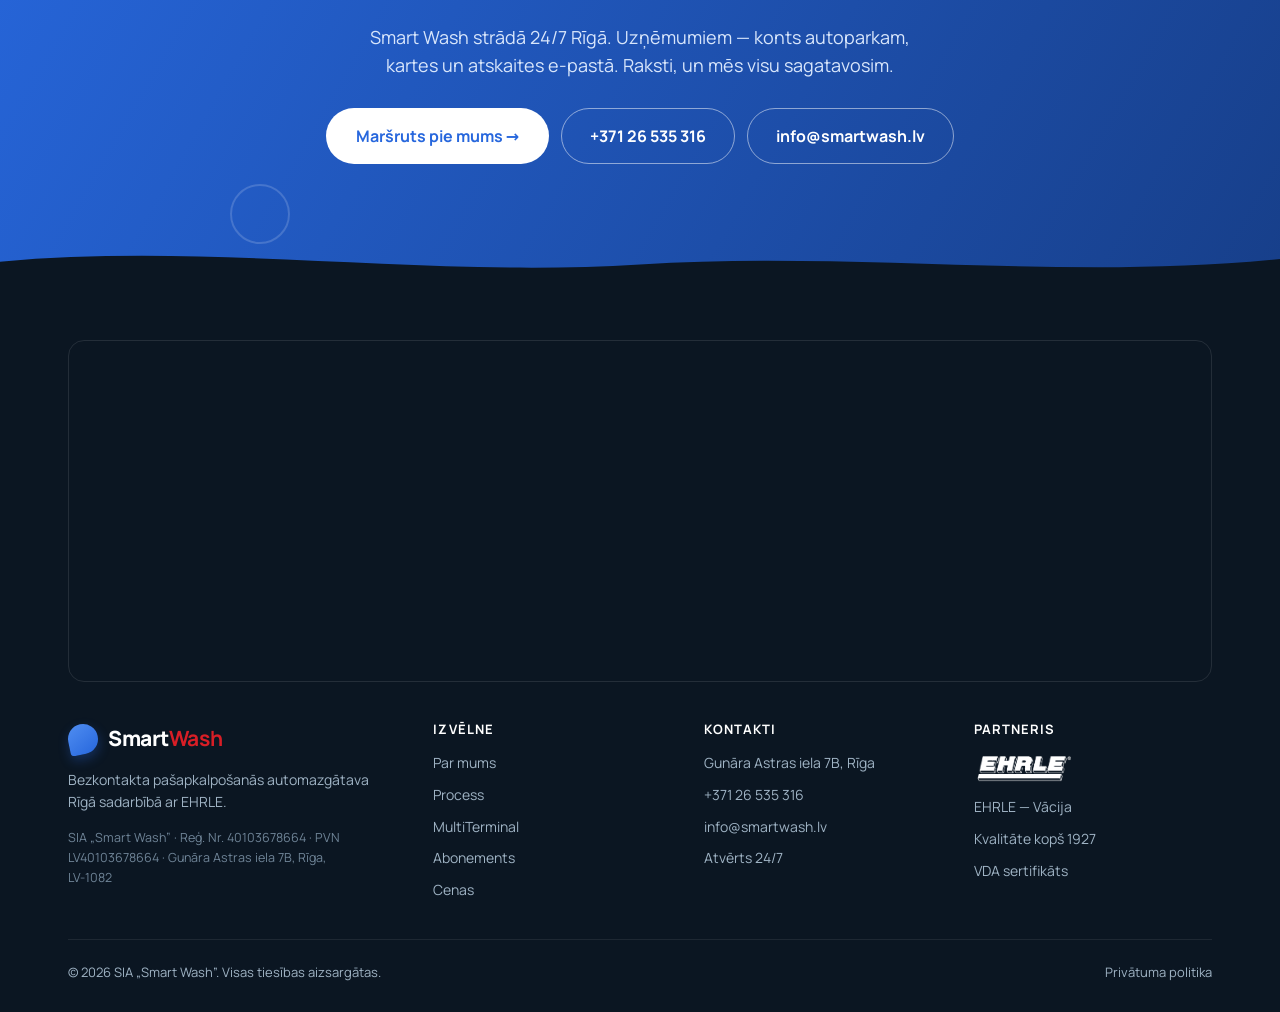
==== commit e9429091: "Move wash programs into hero as a panel (replace photo) - Replace hero photo with a compact dark "pr" ====
--- a/index.html
+++ b/index.html
@@ -43,8 +43,6 @@
 <!-- Fonts & LCP preload -->
 <link rel="preload" href="assets/fonts/manrope-latin.woff2" as="font" type="font/woff2" crossorigin>
 <link rel="preload" href="assets/fonts/manrope-latin-ext.woff2" as="font" type="font/woff2" crossorigin>
-<link rel="preload" href="assets/img/foam.avif" as="image" type="image/avif" fetchpriority="high">
-
 <style>
 /* ===== Fonts (self-hosted Manrope, variable) ===== */
 @font-face{font-family:'Manrope';font-style:normal;font-weight:400 800;font-display:swap;src:url('assets/fonts/manrope-cyrillic.woff2') format('woff2');unicode-range:U+0301,U+0400-045F,U+0490-0491,U+04B0-04B1,U+2116}
@@ -191,29 +189,24 @@
 .pstep-body-in{overflow:hidden}
 .pstep-body-in p{margin:0;padding:2px 20px 18px 84px;font-size:14px;color:var(--bw-muted);line-height:1.6}
 
-/* ===== Wash programs board ===== */
-.progs{background:linear-gradient(160deg,#1b1e24,#0e0f12);color:#fff;overflow:hidden}
-.prog-ehrle{display:block;height:34px;width:auto;margin:0 auto 10px}
-.progs .eyebrow{color:#ff6b6b}
-.progs h2{color:#fff}
-.progs .sec-head p{color:#aeb6c2}
-.prog-grid{display:grid;grid-template-columns:repeat(3,1fr);gap:18px;margin-top:36px}
-@media (max-width:880px){.prog-grid{grid-template-columns:repeat(2,1fr)}}
-@media (max-width:560px){.prog-grid{grid-template-columns:1fr}}
-.prog{position:relative;background:rgba(255,255,255,.045);border:1.5px solid rgba(255,255,255,.12);border-radius:18px;padding:22px 20px;overflow:hidden}
-.prog--green{border-color:rgba(86,205,90,.5)}
-.prog--red{border-color:rgba(216,30,38,.5)}
-.prog-num{position:absolute;top:4px;right:18px;font-size:72px;font-weight:800;line-height:1;color:rgba(255,255,255,.07);pointer-events:none}
-.prog-head{display:flex;align-items:center;gap:14px;margin-bottom:14px}
-.prog-ico{width:50px;height:50px;border-radius:13px;display:grid;place-items:center;flex:none;color:#fff}
-.prog--green .prog-ico{background:linear-gradient(150deg,#5ed35f,#37a23c)}
-.prog--red .prog-ico{background:linear-gradient(150deg,#ff5057,var(--bw-red))}
-.prog h3{font-size:17px;font-weight:800;letter-spacing:.02em;text-transform:uppercase;margin:0;line-height:1.15}
-.prog--green h3{color:#6cdc70}
-.prog--red h3{color:#ff6b6b}
-.prog ul{list-style:none;margin:0;padding:0;display:grid;gap:9px}
-.prog li{position:relative;padding-left:17px;font-size:13.5px;color:#cfd6df;line-height:1.45}
-.prog li::before{content:"";position:absolute;left:0;top:7px;width:6px;height:6px;border-radius:50%;background:#8b95a3}
+/* ===== Hero programs panel ===== */
+.hero-progs{background:linear-gradient(160deg,#1b1e24,#0e0f12);border-radius:24px;padding:18px;box-shadow:var(--bw-shadow-lg);border:6px solid #fff}
+.hp-head{display:flex;align-items:center;justify-content:space-between;gap:10px;margin:4px 4px 14px}
+.hp-ehrle{height:22px;width:auto}
+.hp-head span{color:#aeb6c2;font-size:11.5px;font-weight:700;letter-spacing:.09em;text-transform:uppercase}
+.hero-progs ul{list-style:none;margin:0;padding:0;display:grid;gap:9px}
+.hp{display:flex;align-items:center;gap:12px;padding:10px 12px;background:rgba(255,255,255,.05);border:1px solid rgba(255,255,255,.1);border-radius:14px}
+.hp--green{border-color:rgba(86,205,90,.45)}
+.hp--red{border-color:rgba(216,30,38,.4)}
+.hp-ico{width:40px;height:40px;border-radius:11px;display:grid;place-items:center;flex:none;color:#fff}
+.hp--green .hp-ico{background:linear-gradient(150deg,#5ed35f,#37a23c)}
+.hp--red .hp-ico{background:linear-gradient(150deg,#ff5057,var(--bw-red))}
+.hp-txt{min-width:0;flex:1}
+.hp-txt b{display:block;font-size:14px;font-weight:800;letter-spacing:.02em;text-transform:uppercase;line-height:1.15}
+.hp--green .hp-txt b{color:#6cdc70}
+.hp--red .hp-txt b{color:#ff8086}
+.hp-txt small{display:block;font-size:12px;color:#aeb6c2;line-height:1.35;margin-top:1px}
+.hp-num{font-size:21px;font-weight:800;color:rgba(255,255,255,.2);flex:none;width:20px;text-align:center}
 
 /* ===== MultiTerminal ===== */
 .mt{display:grid;grid-template-columns:1fr 1fr;gap:48px;align-items:center}
@@ -431,16 +424,15 @@
         <div class="st"><b>24h</b><span>Diennaktī</span></div>
       </div>
     </div>
-    <div class="hero-photo">
-      <div class="frame">
-        <picture>
-          <source type="image/avif" srcset="assets/img/foam.avif">
-          <source type="image/webp" srcset="assets/img/foam.webp">
-          <img class="bw-img" src="assets/img/foam.jpg" width="768" height="576" alt="Automašīna aktīvo putu mazgāšanas procesā" fetchpriority="high" decoding="async">
-        </picture>
-      </div>
-      <div class="hero-badge top"><span class="b-num" aria-hidden="true">5</span><div><b>Tikai 5 soļi</b><small>24h diennaktī</small></div></div>
-      <div class="hero-badge"><span class="b-drop" aria-hidden="true"></span><div><b>Maksā par laiku</b><small>Displejs rāda atlikušo laiku</small></div></div>
+    <div class="hero-progs" id="process">
+      <div class="hp-head"><img class="hp-ehrle" src="assets/img/ehrle-white.png" width="72" height="22" alt="EHRLE" decoding="async"><span>Mazgāšanas programmas</span></div>
+      <ul>
+        <li class="hp hp--green"><span class="hp-ico" aria-hidden="true"><svg width="22" height="22" viewBox="0 0 24 24" fill="none" stroke="currentColor" stroke-width="1.9" aria-hidden="true"><circle cx="7" cy="9" r="3"/><circle cx="16" cy="7" r="2.5"/><circle cx="17" cy="15" r="3.5"/><circle cx="9" cy="16.5" r="2.3"/></svg></span><span class="hp-txt"><b>Aktīvās putas</b><small>Atmiekšķē netīrumus</small></span><span class="hp-num" aria-hidden="true">1</span></li>
+        <li class="hp hp--red"><span class="hp-ico" aria-hidden="true"><svg width="22" height="22" viewBox="0 0 24 24" fill="none" stroke="currentColor" stroke-width="1.9" aria-hidden="true"><circle cx="12" cy="12" r="8.5"/><circle cx="12" cy="12" r="3.2"/></svg></span><span class="hp-txt"><b>Pulveris</b><small>Bezkontakta mazgāšana ar siltu ūdeni</small></span><span class="hp-num" aria-hidden="true">2</span></li>
+        <li class="hp hp--red"><span class="hp-ico" aria-hidden="true"><svg width="22" height="22" viewBox="0 0 24 24" fill="none" stroke="currentColor" stroke-width="1.9" aria-hidden="true"><path d="M12 3s5.5 5.5 5.5 9.5a5.5 5.5 0 0 1-11 0C6.5 8.5 12 3 12 3z"/></svg></span><span class="hp-txt"><b>Skalošana</b><small>Ar tīru, mīkstinātu ūdeni</small></span><span class="hp-num" aria-hidden="true">3</span></li>
+        <li class="hp hp--red"><span class="hp-ico" aria-hidden="true"><svg width="22" height="22" viewBox="0 0 24 24" fill="none" stroke="currentColor" stroke-width="1.9" aria-hidden="true"><path d="M12 3l7 3v5c0 4.2-3 7.4-7 9-4-1.6-7-4.8-7-9V6z"/></svg></span><span class="hp-txt"><b>Vasks</b><small>Aizsargā un atgrūž ūdeni</small></span><span class="hp-num" aria-hidden="true">4</span></li>
+        <li class="hp hp--red"><span class="hp-ico" aria-hidden="true"><svg width="22" height="22" viewBox="0 0 24 24" fill="none" stroke="currentColor" stroke-width="1.9" aria-hidden="true"><path d="M12 3l1.7 5.6 5.6 1.7-5.6 1.7L12 18l-1.7-5.6L4.7 10l5.6-1.4z"/></svg></span><span class="hp-txt"><b>Spīdums</b><small>Žāvēšana bez traipiem</small></span><span class="hp-num" aria-hidden="true">5</span></li>
+      </ul>
     </div>
   </div>
   <svg class="wave" viewBox="0 0 1440 70" preserveAspectRatio="none" aria-hidden="true" focusable="false"><path d="M0,32 C240,72 480,4 720,28 C960,52 1200,8 1440,36 L1440,70 L0,70 Z" fill="#0c1a2b"></path></svg>
@@ -518,63 +510,7 @@
       </ul>
     </div>
   </div>
-  <svg class="wave" viewBox="0 0 1440 70" preserveAspectRatio="none" aria-hidden="true" focusable="false"><path d="M0,36 C240,8 480,60 720,40 C960,20 1200,64 1440,32 L1440,70 L0,70 Z" fill="#1b1e24"></path></svg>
-</section>
-
-<!-- PROCESS -->
-<section class="sec progs" id="process" aria-labelledby="process-h">
-  <div class="bw-wrap">
-    <img class="prog-ehrle" src="assets/img/ehrle-white.png" width="110" height="34" alt="EHRLE" loading="lazy" decoding="async">
-    <div class="sec-head center">
-      <span class="eyebrow">Programmas</span>
-      <h2 id="process-h">Mazgāšanas programmas</h2>
-      <p>5 secīgas programmas uz EHRLE paneļa — vislabākajam rezultātam.</p>
-    </div>
-    <div class="prog-grid">
-      <article class="prog prog--green">
-        <span class="prog-num" aria-hidden="true">1</span>
-        <div class="prog-head"><span class="prog-ico" aria-hidden="true"><svg width="24" height="24" viewBox="0 0 24 24" fill="none" stroke="currentColor" stroke-width="1.9" aria-hidden="true"><circle cx="7" cy="9" r="3"/><circle cx="16" cy="7" r="2.5"/><circle cx="17" cy="15" r="3.5"/><circle cx="9" cy="16.5" r="2.3"/></svg></span><h3>Aktīvās putas</h3></div>
-        <ul>
-          <li>Aktīvo putu uzklāšana, lai mīkstinātu netīrumus.</li>
-          <li>Putas uzklāj no apakšas uz augšu.</li>
-          <li>Noklāj visu virsmu un noskalo pirms izžūšanas.</li>
-        </ul>
-      </article>
-      <article class="prog prog--red">
-        <span class="prog-num" aria-hidden="true">2</span>
-        <div class="prog-head"><span class="prog-ico" aria-hidden="true"><svg width="24" height="24" viewBox="0 0 24 24" fill="none" stroke="currentColor" stroke-width="1.9" aria-hidden="true"><circle cx="12" cy="12" r="8.5"/><circle cx="12" cy="12" r="3.2"/></svg></span><h3>Pulveris</h3></div>
-        <ul>
-          <li>Bezkontakta mazgāšana ar siltu ūdeni un mazgāšanas līdzekli.</li>
-          <li>Rūpīgi mazgā visu virsmu un noskalo pirms izžūšanas.</li>
-        </ul>
-      </article>
-      <article class="prog prog--red">
-        <span class="prog-num" aria-hidden="true">3</span>
-        <div class="prog-head"><span class="prog-ico" aria-hidden="true"><svg width="24" height="24" viewBox="0 0 24 24" fill="none" stroke="currentColor" stroke-width="1.9" aria-hidden="true"><path d="M12 3s5.5 5.5 5.5 9.5a5.5 5.5 0 0 1-11 0C6.5 8.5 12 3 12 3z"/></svg></span><h3>Skalošana ar tīru ūdeni</h3></div>
-        <ul>
-          <li>Noskalo visus netīrumus un mazgāšanas līdzekļus.</li>
-        </ul>
-      </article>
-      <article class="prog prog--red">
-        <span class="prog-num" aria-hidden="true">4</span>
-        <div class="prog-head"><span class="prog-ico" aria-hidden="true"><svg width="24" height="24" viewBox="0 0 24 24" fill="none" stroke="currentColor" stroke-width="1.9" aria-hidden="true"><path d="M12 3l7 3v5c0 4.2-3 7.4-7 9-4-1.6-7-4.8-7-9V6z"/></svg></span><h3>Vasks</h3></div>
-        <ul>
-          <li>Silts, mīkstināts ūdens ar vasku.</li>
-          <li>Ūdeni atgrūdošs efekts — pasargā virsbūvi no netīrumiem.</li>
-        </ul>
-      </article>
-      <article class="prog prog--red">
-        <span class="prog-num" aria-hidden="true">5</span>
-        <div class="prog-head"><span class="prog-ico" aria-hidden="true"><svg width="24" height="24" viewBox="0 0 24 24" fill="none" stroke="currentColor" stroke-width="1.9" aria-hidden="true"><path d="M12 3l1.7 5.6 5.6 1.7-5.6 1.7L12 18l-1.7-5.6L4.7 10l5.6-1.4z"/></svg></span><h3>Spīdums</h3></div>
-        <ul>
-          <li>Skalošana ar demineralizētu ūdeni un žāvētāju.</li>
-          <li>Pēc skalošanas virsmu nav obligāti slaucīt.</li>
-          <li>Bez baltiem pleķiem — virsma izžūst ar spīdumu.</li>
-        </ul>
-      </article>
-    </div>
-  </div>
-  <svg class="wave" viewBox="0 0 1440 70" preserveAspectRatio="none" aria-hidden="true" focusable="false"><path d="M0,32 C240,72 480,4 720,28 C960,52 1200,8 1440,36 L1440,70 L0,70 Z" fill="#eaf2fb"></path></svg>
+  <svg class="wave" viewBox="0 0 1440 70" preserveAspectRatio="none" aria-hidden="true" focusable="false"><path d="M0,36 C240,8 480,60 720,40 C960,20 1200,64 1440,32 L1440,70 L0,70 Z" fill="#eaf2fb"></path></svg>
 </section>
 
 <!-- MULTITERMINAL -->
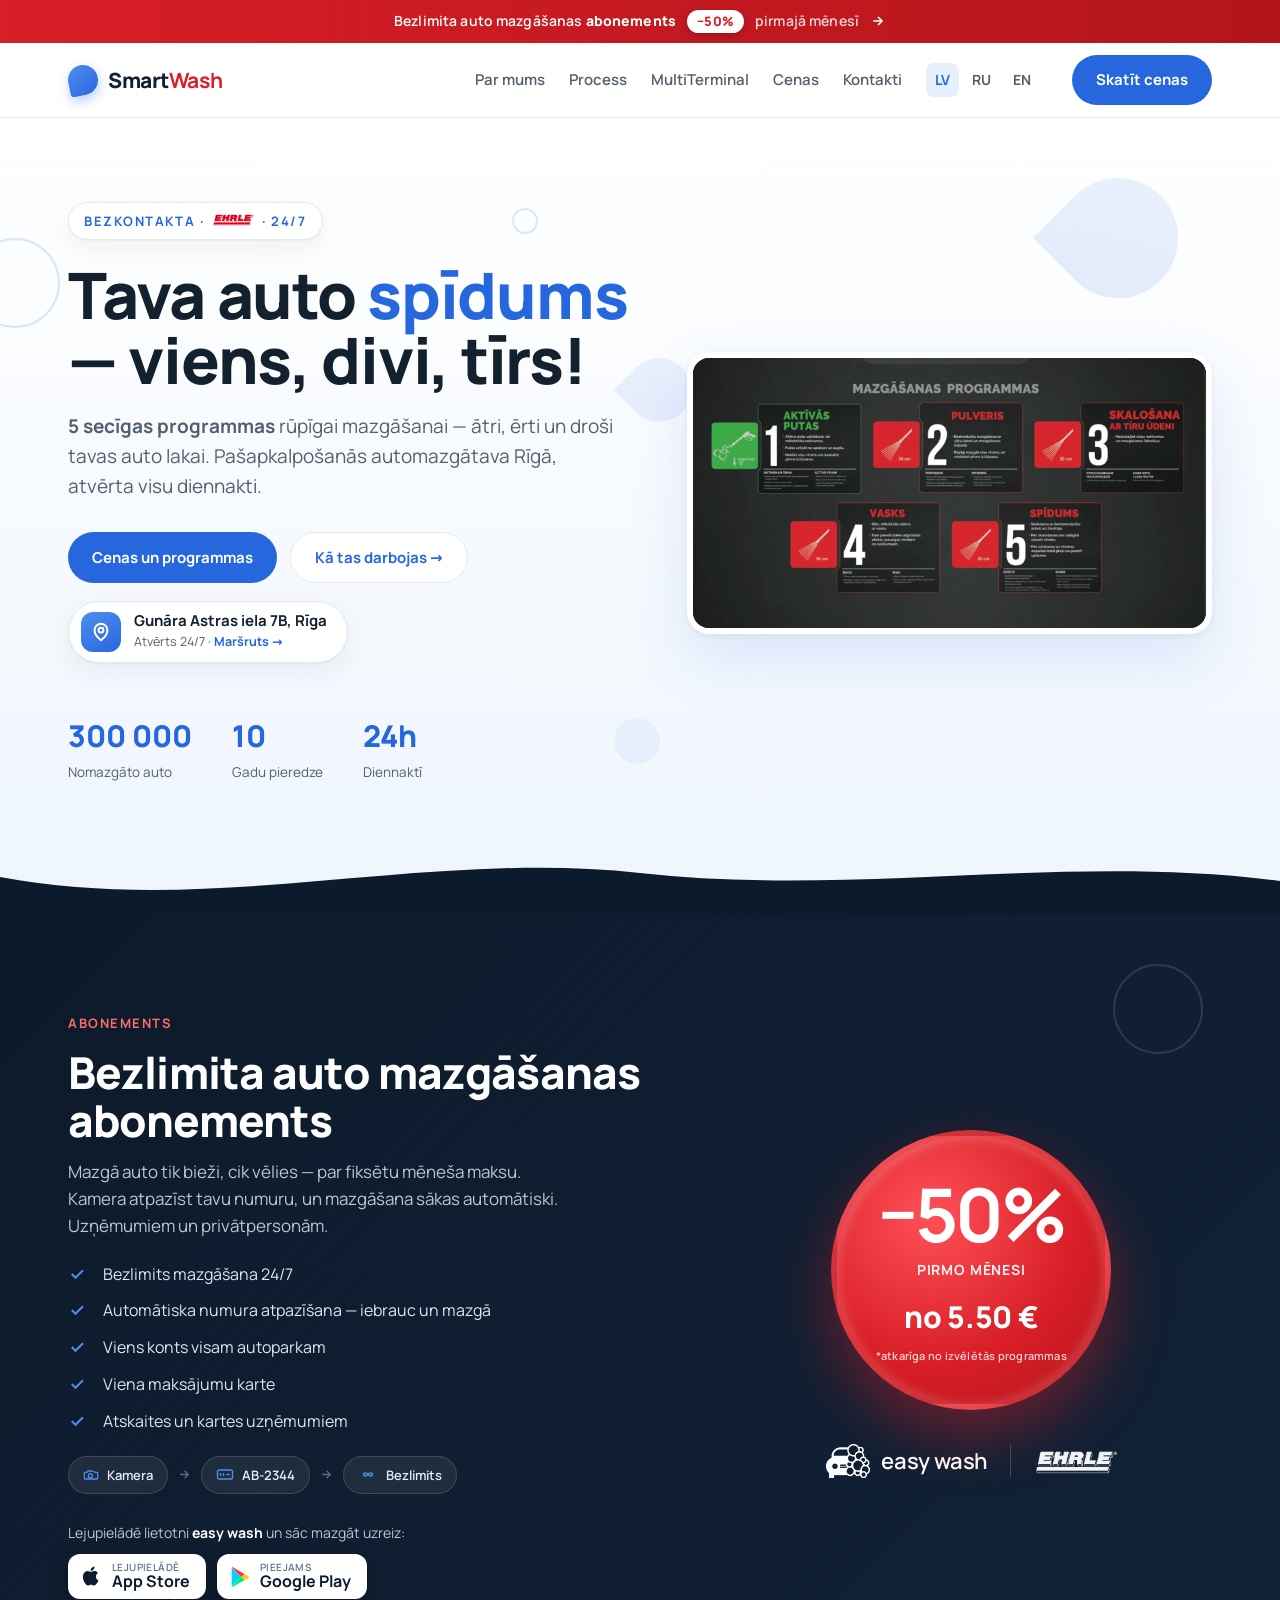
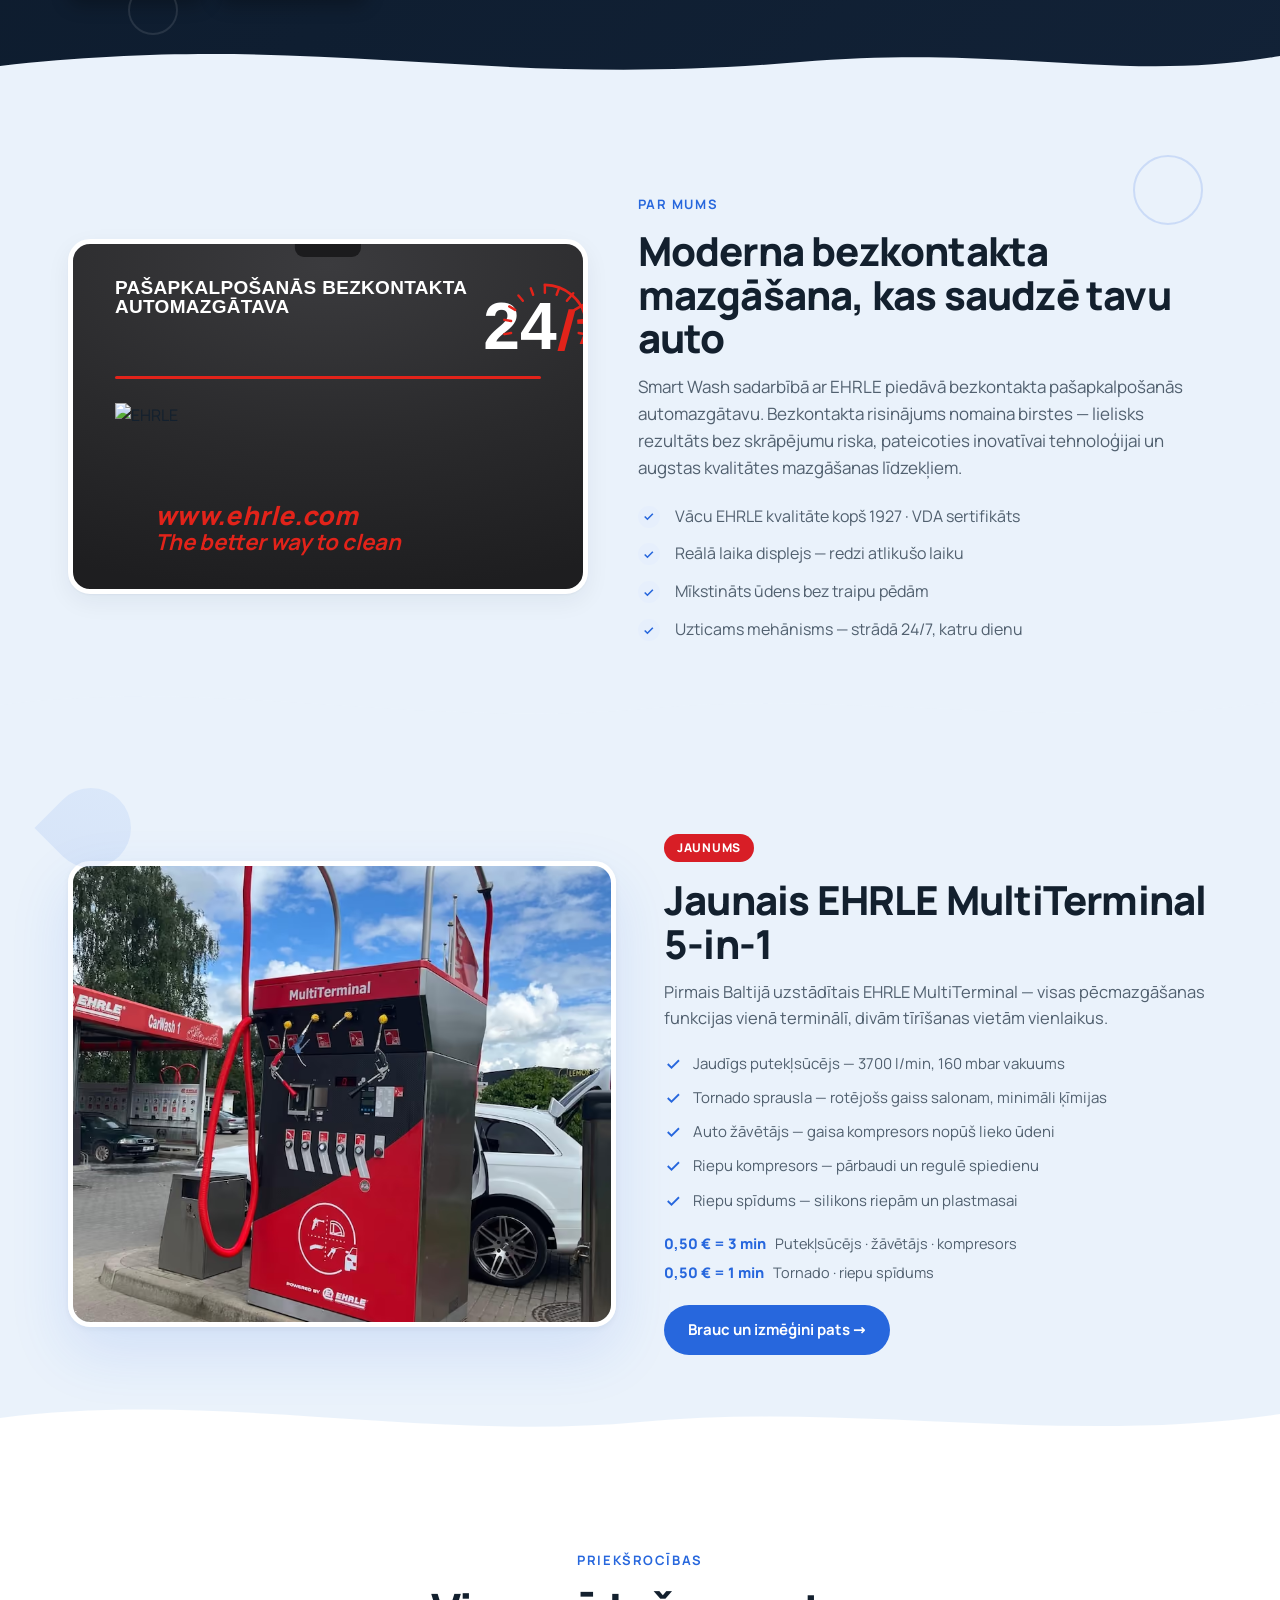
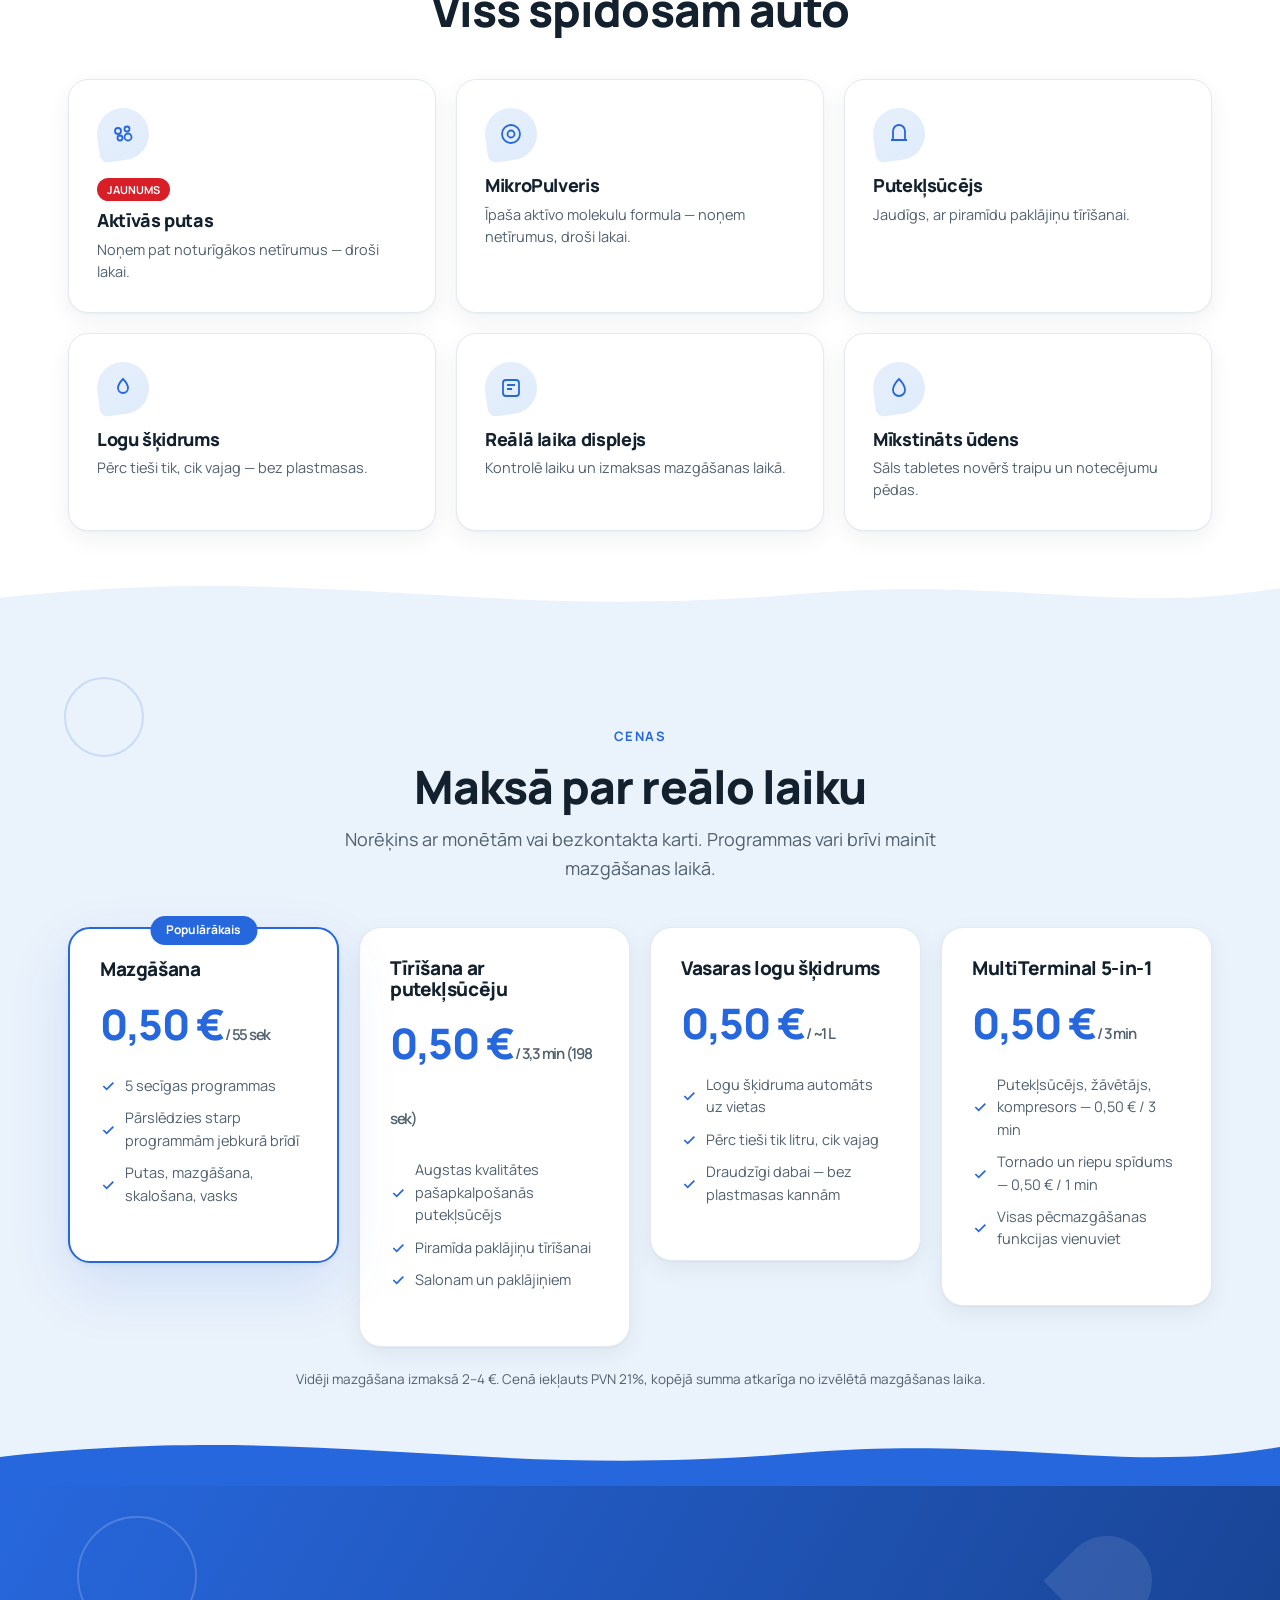
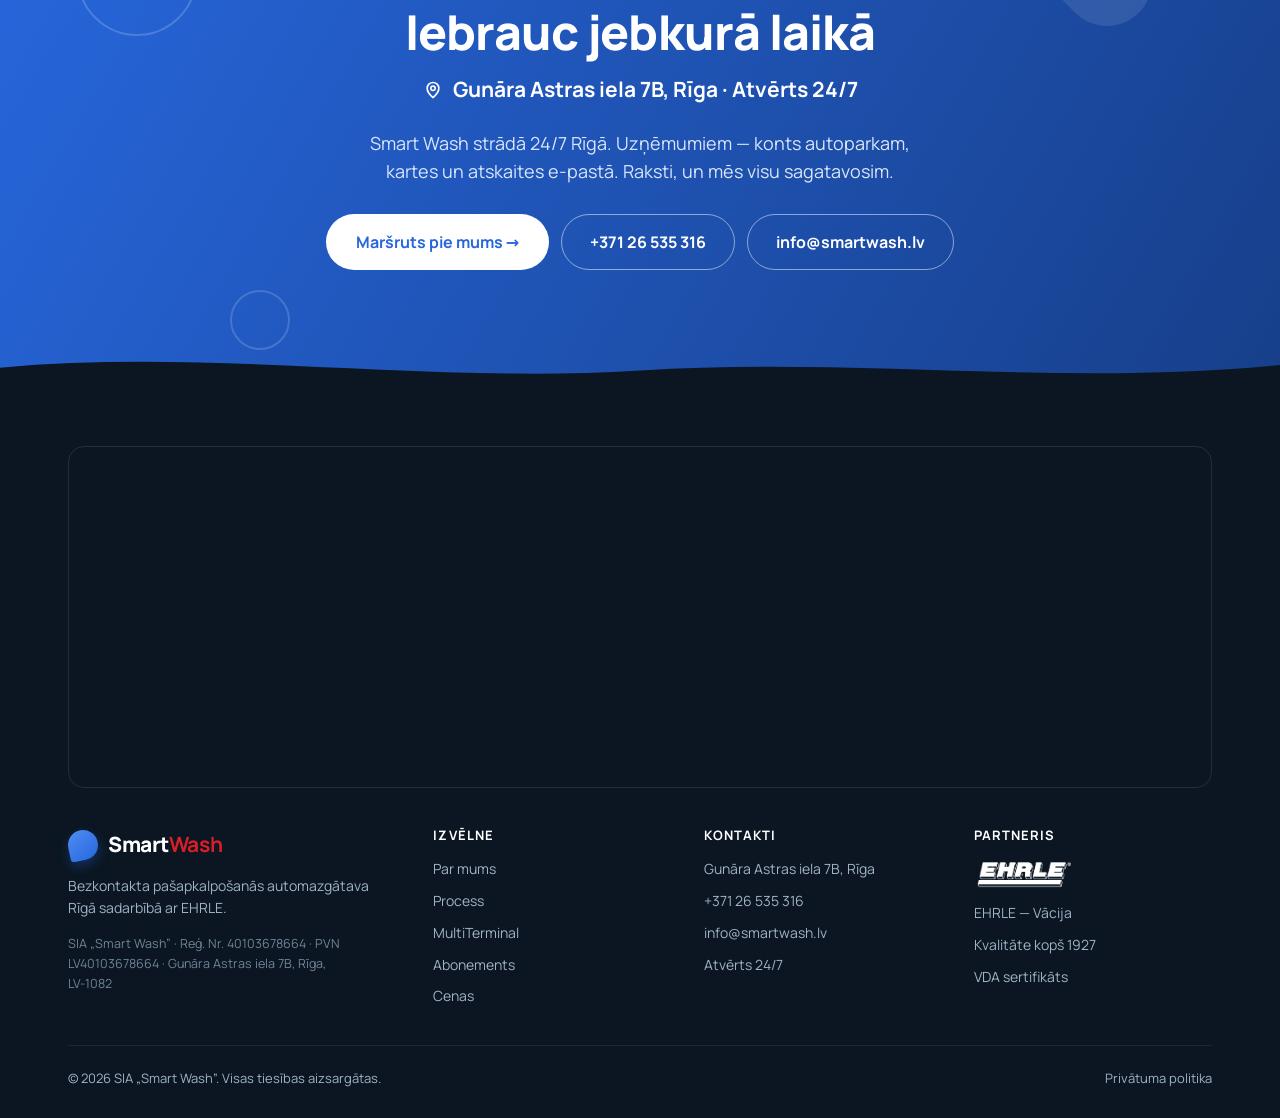
==== commit a6d9474b: "Hero: use the actual EHRLE programs poster image (per client) - Replace the hero programs panel with" ====
--- a/index.html
+++ b/index.html
@@ -164,6 +164,23 @@
 .about{display:grid;grid-template-columns:.95fr 1.05fr;gap:50px;align-items:center}
 @media (max-width:920px){.about{grid-template-columns:1fr}}
 .about .photo{aspect-ratio:5/4;border-radius:22px;overflow:hidden;box-shadow:var(--bw-shadow);border:5px solid #fff}
+.ehrle-banner{position:relative;min-height:clamp(232px,26vw,332px);border-radius:22px;overflow:hidden;border:5px solid #fff;box-shadow:var(--bw-shadow);background:#2a2a2c;background-image:radial-gradient(125% 95% at 50% 6%,#3b3b3e 0%,#2a2a2c 55%,#1e1e20 100%);padding:clamp(16px,3vw,34px) clamp(20px,3.6vw,42px);display:flex;flex-direction:column;justify-content:center;gap:clamp(12px,2.4vw,24px)}
+.ehrle-banner::before{content:"";position:absolute;top:0;left:50%;transform:translateX(-50%);width:13%;height:13px;background:#1b1b1d;border-radius:0 0 9px 9px}
+.eb-top{display:flex;align-items:flex-start;justify-content:space-between;gap:16px}
+.eb-title{margin:0;color:#fff;font-weight:800;line-height:1.04;letter-spacing:.3px;text-transform:uppercase;font-size:clamp(11px,1.55vw,19px);font-family:"Arial Narrow",Arial,Helvetica,sans-serif;font-stretch:condensed}
+.eb-title span{display:block;white-space:nowrap}
+.eb-247{position:relative;flex-shrink:0;display:flex;align-items:flex-end;padding-top:clamp(12px,2vw,22px);line-height:.8}
+.eb-gauge{position:absolute;top:0;left:50%;transform:translateX(-44%);width:clamp(58px,8vw,98px);height:auto}
+.eb-24{color:#fff;font-weight:800;font-size:clamp(34px,5.6vw,66px);font-family:Arial,Helvetica,sans-serif}
+.eb-slash{color:#e2231a;font-weight:700;font-size:clamp(30px,5vw,58px);margin:0 -3px}
+.eb-7{color:#e2231a;font-weight:800;font-size:clamp(19px,2.9vw,34px);align-self:flex-end;padding-bottom:clamp(4px,.6vw,8px)}
+.eb-divider{height:3px;background:#e2231a;width:100%;border-radius:2px}
+.eb-logo{display:flex;flex-direction:column;gap:clamp(3px,.6vw,7px)}
+.eb-logo img{width:min(88%,470px);height:auto;display:block}
+.eb-logo-text{margin-left:clamp(40px,9%,90px);display:flex;flex-direction:column;line-height:1.12}
+.eb-url{color:#e2231a;font-weight:800;font-style:italic;font-size:clamp(13px,2.2vw,26px);letter-spacing:.3px}
+.eb-tag{color:#e2231a;font-style:italic;font-weight:700;font-size:clamp(12px,1.9vw,22px)}
+@media (max-width:560px){.ehrle-banner{aspect-ratio:auto;gap:14px}}
 .about ul{list-style:none;padding:0;margin:22px 0 0;display:grid;gap:13px}
 .about ul li{display:grid;grid-template-columns:26px 1fr;gap:11px;font-size:16px;color:var(--bw-muted)}
 .about ul li .tick{width:22px;height:22px;border-radius:50%;background:var(--bw-cyan-soft);color:var(--bw-blue);display:grid;place-items:center;margin-top:2px}
@@ -189,24 +206,9 @@
 .pstep-body-in{overflow:hidden}
 .pstep-body-in p{margin:0;padding:2px 20px 18px 84px;font-size:14px;color:var(--bw-muted);line-height:1.6}
 
-/* ===== Hero programs panel ===== */
-.hero-progs{background:linear-gradient(160deg,#1b1e24,#0e0f12);border-radius:24px;padding:18px;box-shadow:var(--bw-shadow-lg);border:6px solid #fff}
-.hp-head{display:flex;align-items:center;justify-content:space-between;gap:10px;margin:4px 4px 14px}
-.hp-ehrle{height:22px;width:auto}
-.hp-head span{color:#aeb6c2;font-size:11.5px;font-weight:700;letter-spacing:.09em;text-transform:uppercase}
-.hero-progs ul{list-style:none;margin:0;padding:0;display:grid;gap:9px}
-.hp{display:flex;align-items:center;gap:12px;padding:10px 12px;background:rgba(255,255,255,.05);border:1px solid rgba(255,255,255,.1);border-radius:14px}
-.hp--green{border-color:rgba(86,205,90,.45)}
-.hp--red{border-color:rgba(216,30,38,.4)}
-.hp-ico{width:40px;height:40px;border-radius:11px;display:grid;place-items:center;flex:none;color:#fff}
-.hp--green .hp-ico{background:linear-gradient(150deg,#5ed35f,#37a23c)}
-.hp--red .hp-ico{background:linear-gradient(150deg,#ff5057,var(--bw-red))}
-.hp-txt{min-width:0;flex:1}
-.hp-txt b{display:block;font-size:14px;font-weight:800;letter-spacing:.02em;text-transform:uppercase;line-height:1.15}
-.hp--green .hp-txt b{color:#6cdc70}
-.hp--red .hp-txt b{color:#ff8086}
-.hp-txt small{display:block;font-size:12px;color:#aeb6c2;line-height:1.35;margin-top:1px}
-.hp-num{font-size:21px;font-weight:800;color:rgba(255,255,255,.2);flex:none;width:20px;text-align:center}
+/* ===== Hero programs poster ===== */
+.hero-poster{border-radius:22px;overflow:hidden;box-shadow:var(--bw-shadow-lg);border:6px solid #fff;background:#16181d}
+.hero-poster img{display:block;width:100%;height:auto}
 
 /* ===== MultiTerminal ===== */
 .mt{display:grid;grid-template-columns:1fr 1fr;gap:48px;align-items:center}
@@ -235,7 +237,7 @@
 .feat p{font-size:14.5px;color:var(--bw-muted);line-height:1.55}
 
 /* ===== Pricing ===== */
-.price-grid{display:grid;grid-template-columns:repeat(3,1fr);gap:20px;align-items:start}
+.price-grid{display:grid;grid-template-columns:repeat(auto-fit,minmax(220px,1fr));gap:20px;align-items:start}
 @media (max-width:820px){.price-grid{grid-template-columns:1fr}}
 .price{border:1px solid var(--bw-line);border-radius:22px;padding:30px;background:#fff;box-shadow:var(--bw-shadow)}
 .price.hot{border:2px solid var(--bw-blue);position:relative;box-shadow:var(--bw-shadow-lg)}
@@ -424,15 +426,11 @@
         <div class="st"><b>24h</b><span>Diennaktī</span></div>
       </div>
     </div>
-    <div class="hero-progs" id="process">
-      <div class="hp-head"><img class="hp-ehrle" src="assets/img/ehrle-white.png" width="72" height="22" alt="EHRLE" decoding="async"><span>Mazgāšanas programmas</span></div>
-      <ul>
-        <li class="hp hp--green"><span class="hp-ico" aria-hidden="true"><svg width="22" height="22" viewBox="0 0 24 24" fill="none" stroke="currentColor" stroke-width="1.9" aria-hidden="true"><circle cx="7" cy="9" r="3"/><circle cx="16" cy="7" r="2.5"/><circle cx="17" cy="15" r="3.5"/><circle cx="9" cy="16.5" r="2.3"/></svg></span><span class="hp-txt"><b>Aktīvās putas</b><small>Atmiekšķē netīrumus</small></span><span class="hp-num" aria-hidden="true">1</span></li>
-        <li class="hp hp--red"><span class="hp-ico" aria-hidden="true"><svg width="22" height="22" viewBox="0 0 24 24" fill="none" stroke="currentColor" stroke-width="1.9" aria-hidden="true"><circle cx="12" cy="12" r="8.5"/><circle cx="12" cy="12" r="3.2"/></svg></span><span class="hp-txt"><b>Pulveris</b><small>Bezkontakta mazgāšana ar siltu ūdeni</small></span><span class="hp-num" aria-hidden="true">2</span></li>
-        <li class="hp hp--red"><span class="hp-ico" aria-hidden="true"><svg width="22" height="22" viewBox="0 0 24 24" fill="none" stroke="currentColor" stroke-width="1.9" aria-hidden="true"><path d="M12 3s5.5 5.5 5.5 9.5a5.5 5.5 0 0 1-11 0C6.5 8.5 12 3 12 3z"/></svg></span><span class="hp-txt"><b>Skalošana</b><small>Ar tīru, mīkstinātu ūdeni</small></span><span class="hp-num" aria-hidden="true">3</span></li>
-        <li class="hp hp--red"><span class="hp-ico" aria-hidden="true"><svg width="22" height="22" viewBox="0 0 24 24" fill="none" stroke="currentColor" stroke-width="1.9" aria-hidden="true"><path d="M12 3l7 3v5c0 4.2-3 7.4-7 9-4-1.6-7-4.8-7-9V6z"/></svg></span><span class="hp-txt"><b>Vasks</b><small>Aizsargā un atgrūž ūdeni</small></span><span class="hp-num" aria-hidden="true">4</span></li>
-        <li class="hp hp--red"><span class="hp-ico" aria-hidden="true"><svg width="22" height="22" viewBox="0 0 24 24" fill="none" stroke="currentColor" stroke-width="1.9" aria-hidden="true"><path d="M12 3l1.7 5.6 5.6 1.7-5.6 1.7L12 18l-1.7-5.6L4.7 10l5.6-1.4z"/></svg></span><span class="hp-txt"><b>Spīdums</b><small>Žāvēšana bez traipiem</small></span><span class="hp-num" aria-hidden="true">5</span></li>
-      </ul>
+    <div class="hero-poster" id="process">
+      <picture>
+        <source type="image/webp" srcset="assets/img/programs.webp">
+        <img class="bw-img" src="assets/img/programs.jpg" width="1500" height="789" alt="EHRLE mazgāšanas programmas — 5 soļi" fetchpriority="high" decoding="async">
+      </picture>
     </div>
   </div>
   <svg class="wave" viewBox="0 0 1440 70" preserveAspectRatio="none" aria-hidden="true" focusable="false"><path d="M0,32 C240,72 480,4 720,28 C960,52 1200,8 1440,36 L1440,70 L0,70 Z" fill="#0c1a2b"></path></svg>
@@ -491,12 +489,37 @@
 <section class="sec light" id="about" aria-labelledby="about-h">
   <span class="bubble" style="width:70px;height:70px;top:60px;right:6%" aria-hidden="true"></span>
   <div class="bw-wrap about">
-    <div class="photo">
-      <picture>
-        <source type="image/avif" srcset="assets/img/station.avif">
-        <source type="image/webp" srcset="assets/img/station.webp">
-        <img class="bw-img" src="assets/img/station.jpg" width="1200" height="900" alt="Smart Wash bezkontakta automazgātava Rīgā" loading="lazy" decoding="async">
-      </picture>
+    <div class="ehrle-banner" role="img" aria-label="EHRLE pašapkalpošanās bezkontakta automazgātava — atvērts 24/7">
+      <div class="eb-top">
+        <h3 class="eb-title"><span>Pašapkalpošanās bezkontakta</span><span>Automazgātava</span></h3>
+        <div class="eb-247">
+          <svg class="eb-gauge" viewBox="0 0 200 120" fill="none" stroke="#e2231a" stroke-linecap="round" aria-hidden="true">
+            <g stroke-width="5">
+              <line x1="100" y1="30" x2="100" y2="16" transform="rotate(-100 100 100)"/>
+              <line x1="100" y1="30" x2="100" y2="16" transform="rotate(-80 100 100)"/>
+              <line x1="100" y1="30" x2="100" y2="16" transform="rotate(-60 100 100)"/>
+              <line x1="100" y1="30" x2="100" y2="16" transform="rotate(-40 100 100)"/>
+              <line x1="100" y1="30" x2="100" y2="16" transform="rotate(-20 100 100)"/>
+              <line x1="100" y1="30" x2="100" y2="16" transform="rotate(0 100 100)"/>
+              <line x1="100" y1="30" x2="100" y2="16" transform="rotate(20 100 100)"/>
+              <line x1="100" y1="30" x2="100" y2="10" transform="rotate(40 100 100)"/>
+              <line x1="100" y1="30" x2="100" y2="8" transform="rotate(60 100 100)"/>
+              <line x1="100" y1="30" x2="100" y2="6" transform="rotate(80 100 100)"/>
+              <line x1="100" y1="30" x2="100" y2="6" transform="rotate(100 100 100)"/>
+            </g>
+            <path d="M100 14 A86 86 0 0 1 184 86" stroke-width="6"/>
+          </svg>
+          <span class="eb-24">24</span><span class="eb-slash">/</span><span class="eb-7">7</span>
+        </div>
+      </div>
+      <div class="eb-divider"></div>
+      <div class="eb-logo">
+        <img src="assets/img/ehrle-logo-full.png" width="2478" height="600" alt="EHRLE" loading="lazy" decoding="async">
+        <div class="eb-logo-text">
+          <span class="eb-url">www.ehrle.com</span>
+          <span class="eb-tag">The better way to clean</span>
+        </div>
+      </div>
     </div>
     <div>
       <span class="eyebrow">Par mums</span>
@@ -597,6 +620,14 @@
           <li><svg width="16" height="16" viewBox="0 0 24 24" fill="none" stroke="currentColor" stroke-width="2.6" aria-hidden="true"><path d="M5 12l5 5L20 7"/></svg>Logu šķidruma automāts uz vietas</li>
           <li><svg width="16" height="16" viewBox="0 0 24 24" fill="none" stroke="currentColor" stroke-width="2.6" aria-hidden="true"><path d="M5 12l5 5L20 7"/></svg>Pērc tieši tik litru, cik vajag</li>
           <li><svg width="16" height="16" viewBox="0 0 24 24" fill="none" stroke="currentColor" stroke-width="2.6" aria-hidden="true"><path d="M5 12l5 5L20 7"/></svg>Draudzīgi dabai — bez plastmasas kannām</li>
+        </ul>      </article>
+      <article class="price">
+        <h3>MultiTerminal 5-in-1</h3>
+        <div class="amt">0,50 €<small> / 3 min</small></div>
+        <ul>
+          <li><svg width="16" height="16" viewBox="0 0 24 24" fill="none" stroke="currentColor" stroke-width="2.6" aria-hidden="true"><path d="M5 12l5 5L20 7"/></svg>Putekļsūcējs, žāvētājs, kompresors — 0,50 € / 3 min</li>
+          <li><svg width="16" height="16" viewBox="0 0 24 24" fill="none" stroke="currentColor" stroke-width="2.6" aria-hidden="true"><path d="M5 12l5 5L20 7"/></svg>Tornado un riepu spīdums — 0,50 € / 1 min</li>
+          <li><svg width="16" height="16" viewBox="0 0 24 24" fill="none" stroke="currentColor" stroke-width="2.6" aria-hidden="true"><path d="M5 12l5 5L20 7"/></svg>Visas pēcmazgāšanas funkcijas vienuviet</li>
         </ul>      </article>
     </div>
     <p class="price-note">Vidēji mazgāšana izmaksā 2–4 €. Cenā iekļauts PVN 21%, kopējā summa atkarīga no izvēlētā mazgāšanas laika.</p>
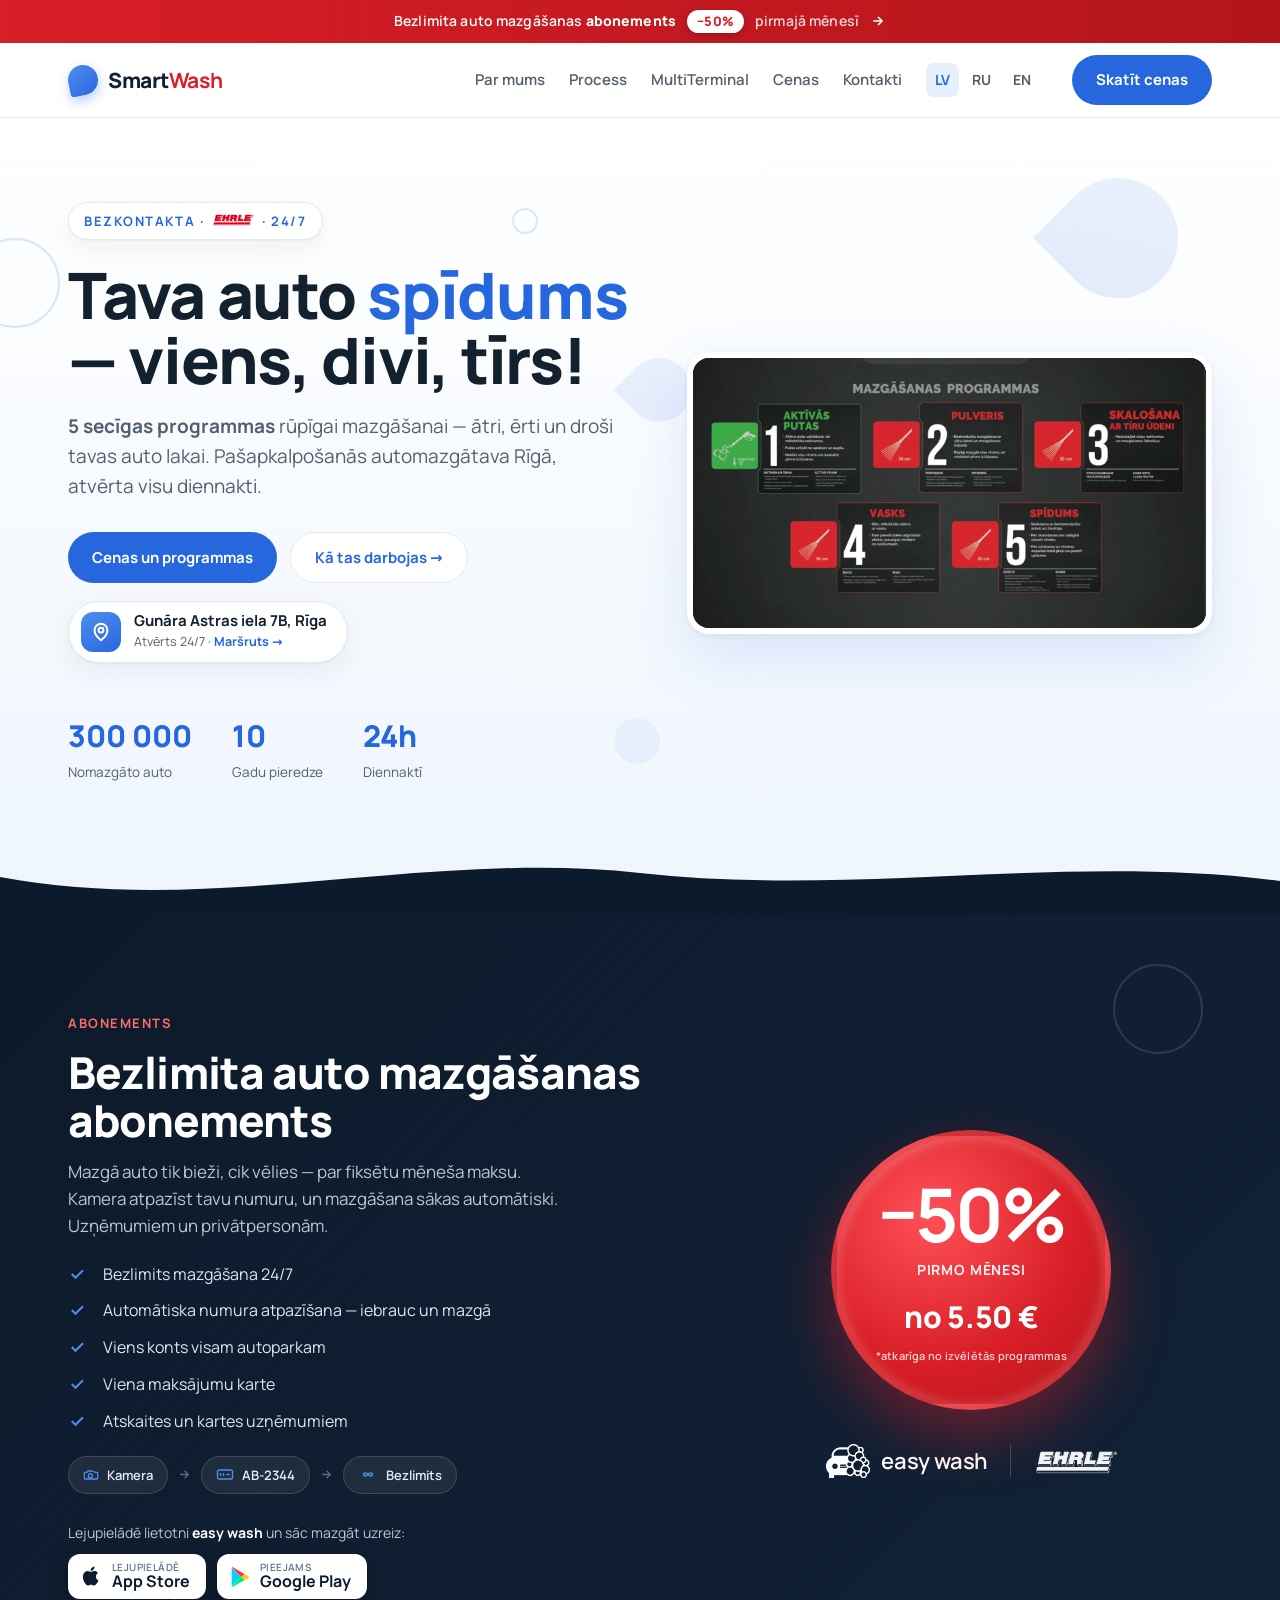
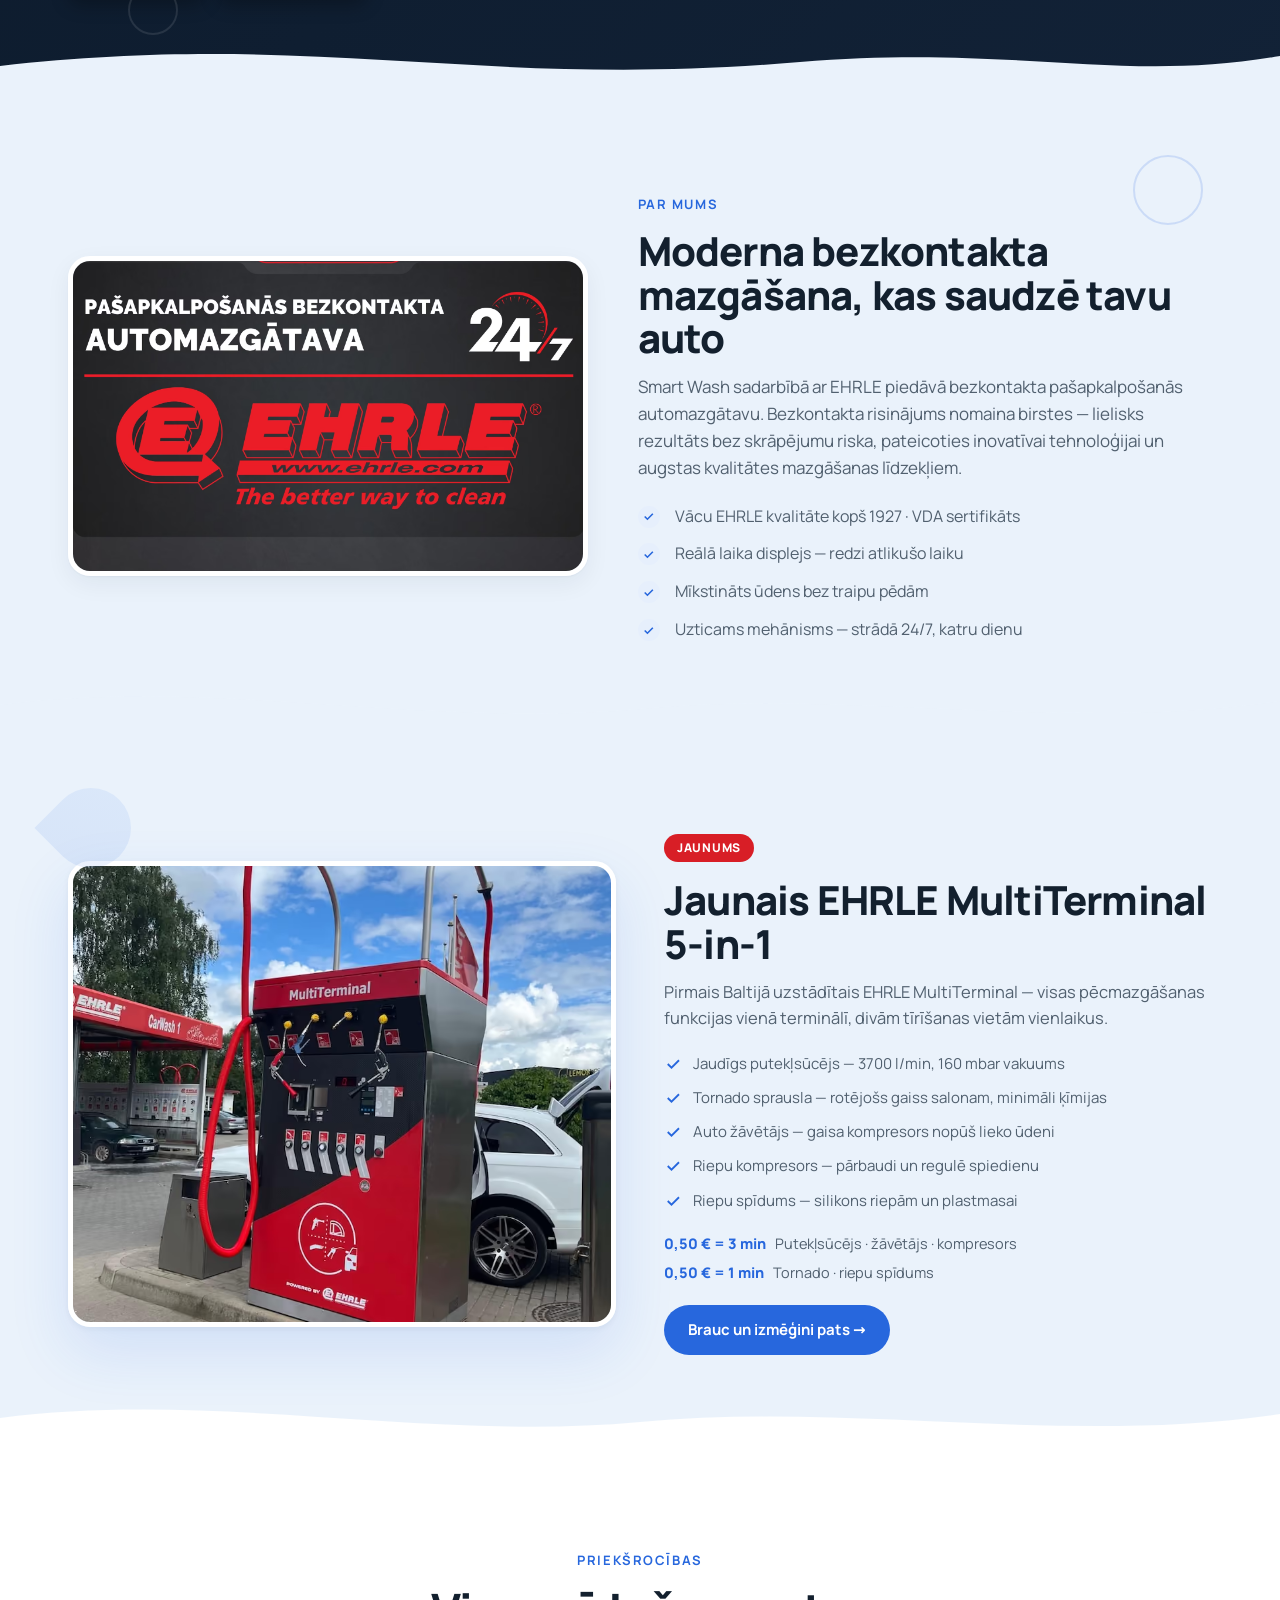
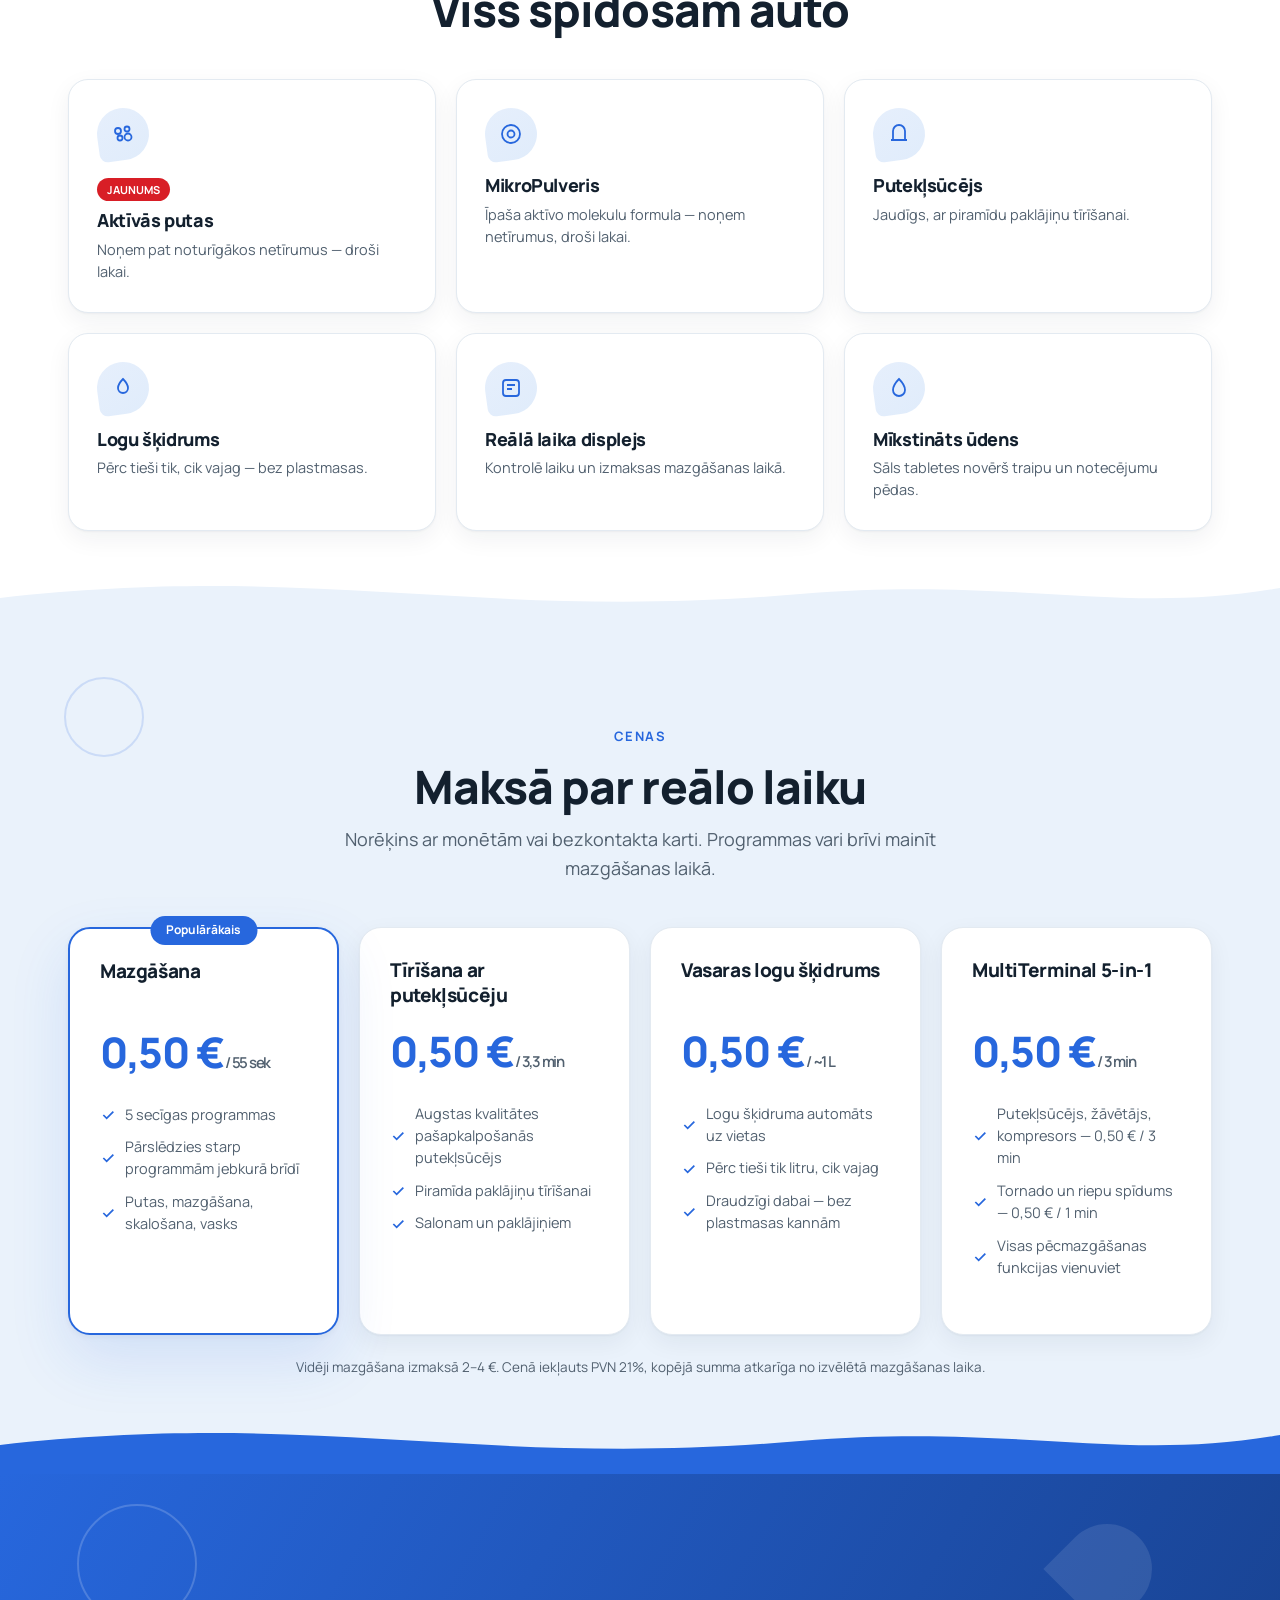
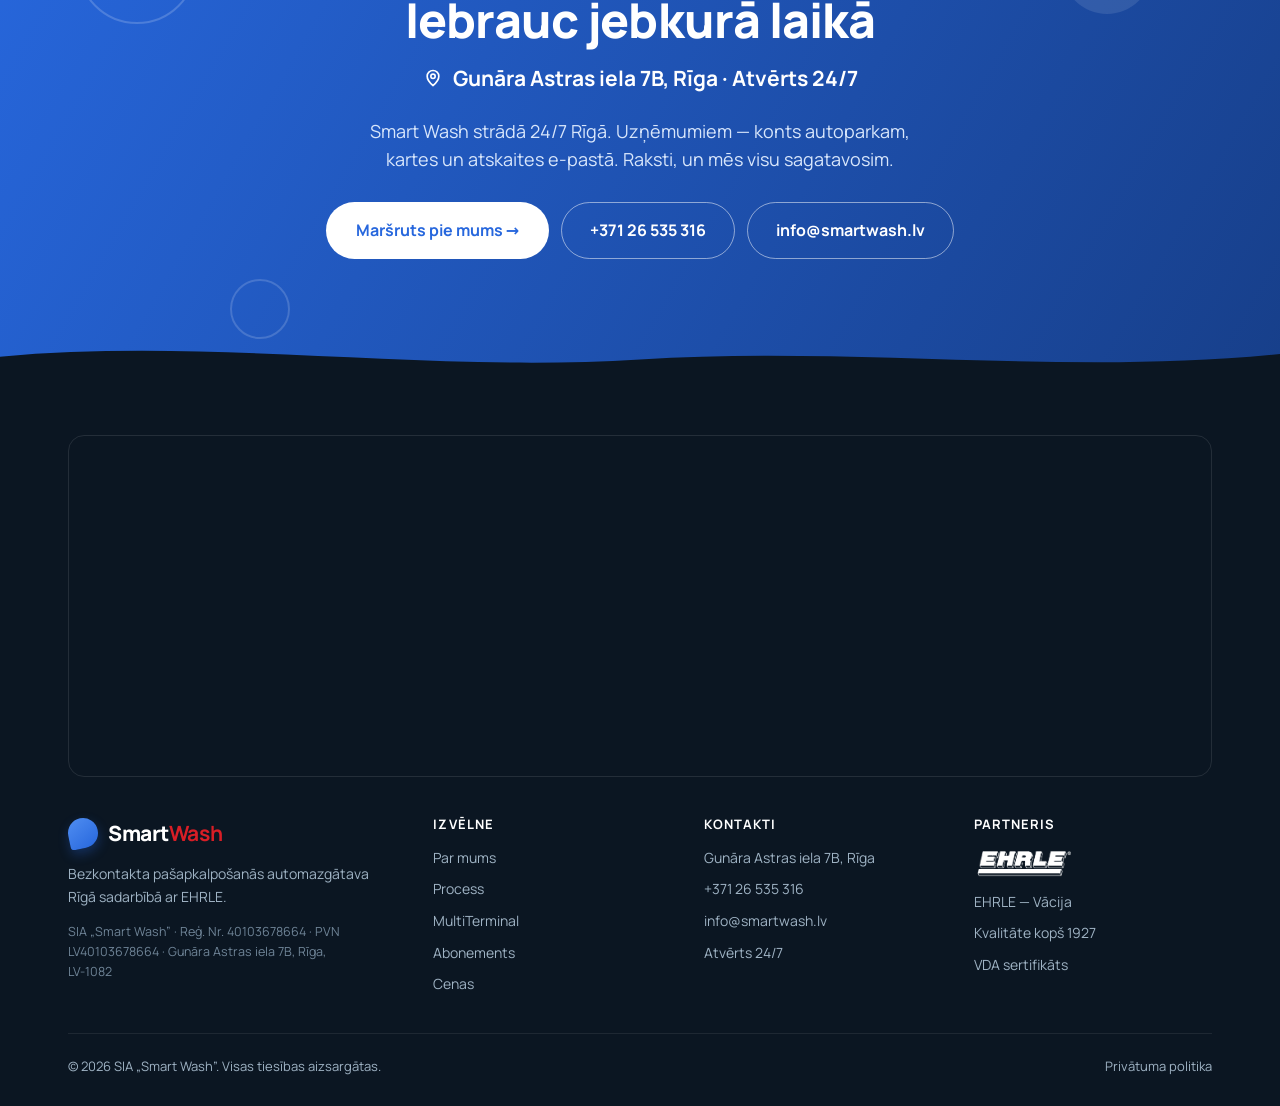
==== commit 27f8a054: "About: replace station photo with EHRLE 24/7 banner (A1 poster crop) Render the official A1.pdf prin" ====
--- a/index.html
+++ b/index.html
@@ -164,23 +164,6 @@
 .about{display:grid;grid-template-columns:.95fr 1.05fr;gap:50px;align-items:center}
 @media (max-width:920px){.about{grid-template-columns:1fr}}
 .about .photo{aspect-ratio:5/4;border-radius:22px;overflow:hidden;box-shadow:var(--bw-shadow);border:5px solid #fff}
-.ehrle-banner{position:relative;min-height:clamp(232px,26vw,332px);border-radius:22px;overflow:hidden;border:5px solid #fff;box-shadow:var(--bw-shadow);background:#2a2a2c;background-image:radial-gradient(125% 95% at 50% 6%,#3b3b3e 0%,#2a2a2c 55%,#1e1e20 100%);padding:clamp(16px,3vw,34px) clamp(20px,3.6vw,42px);display:flex;flex-direction:column;justify-content:center;gap:clamp(12px,2.4vw,24px)}
-.ehrle-banner::before{content:"";position:absolute;top:0;left:50%;transform:translateX(-50%);width:13%;height:13px;background:#1b1b1d;border-radius:0 0 9px 9px}
-.eb-top{display:flex;align-items:flex-start;justify-content:space-between;gap:16px}
-.eb-title{margin:0;color:#fff;font-weight:800;line-height:1.04;letter-spacing:.3px;text-transform:uppercase;font-size:clamp(11px,1.55vw,19px);font-family:"Arial Narrow",Arial,Helvetica,sans-serif;font-stretch:condensed}
-.eb-title span{display:block;white-space:nowrap}
-.eb-247{position:relative;flex-shrink:0;display:flex;align-items:flex-end;padding-top:clamp(12px,2vw,22px);line-height:.8}
-.eb-gauge{position:absolute;top:0;left:50%;transform:translateX(-44%);width:clamp(58px,8vw,98px);height:auto}
-.eb-24{color:#fff;font-weight:800;font-size:clamp(34px,5.6vw,66px);font-family:Arial,Helvetica,sans-serif}
-.eb-slash{color:#e2231a;font-weight:700;font-size:clamp(30px,5vw,58px);margin:0 -3px}
-.eb-7{color:#e2231a;font-weight:800;font-size:clamp(19px,2.9vw,34px);align-self:flex-end;padding-bottom:clamp(4px,.6vw,8px)}
-.eb-divider{height:3px;background:#e2231a;width:100%;border-radius:2px}
-.eb-logo{display:flex;flex-direction:column;gap:clamp(3px,.6vw,7px)}
-.eb-logo img{width:min(88%,470px);height:auto;display:block}
-.eb-logo-text{margin-left:clamp(40px,9%,90px);display:flex;flex-direction:column;line-height:1.12}
-.eb-url{color:#e2231a;font-weight:800;font-style:italic;font-size:clamp(13px,2.2vw,26px);letter-spacing:.3px}
-.eb-tag{color:#e2231a;font-style:italic;font-weight:700;font-size:clamp(12px,1.9vw,22px)}
-@media (max-width:560px){.ehrle-banner{aspect-ratio:auto;gap:14px}}
 .about ul{list-style:none;padding:0;margin:22px 0 0;display:grid;gap:13px}
 .about ul li{display:grid;grid-template-columns:26px 1fr;gap:11px;font-size:16px;color:var(--bw-muted)}
 .about ul li .tick{width:22px;height:22px;border-radius:50%;background:var(--bw-cyan-soft);color:var(--bw-blue);display:grid;place-items:center;margin-top:2px}
@@ -237,12 +220,12 @@
 .feat p{font-size:14.5px;color:var(--bw-muted);line-height:1.55}
 
 /* ===== Pricing ===== */
-.price-grid{display:grid;grid-template-columns:repeat(auto-fit,minmax(220px,1fr));gap:20px;align-items:start}
+.price-grid{display:grid;grid-template-columns:repeat(auto-fit,minmax(220px,1fr));gap:20px;align-items:stretch}
 @media (max-width:820px){.price-grid{grid-template-columns:1fr}}
 .price{border:1px solid var(--bw-line);border-radius:22px;padding:30px;background:#fff;box-shadow:var(--bw-shadow)}
 .price.hot{border:2px solid var(--bw-blue);position:relative;box-shadow:var(--bw-shadow-lg)}
 .price.hot::before{content:attr(data-badge);position:absolute;top:-13px;left:50%;transform:translateX(-50%);background:var(--bw-blue);color:#fff;font-size:12px;font-weight:700;padding:5px 16px;border-radius:999px;white-space:nowrap}
-.price h3{font-size:19px}
+.price h3{font-size:19px;line-height:1.3;min-height:2.6em}
 .price .amt{font-size:42px;font-weight:800;letter-spacing:-.03em;margin:12px 0 2px;color:var(--bw-blue)}
 .price .amt small{font-size:15px;font-weight:600;color:var(--bw-muted)}
 .price ul{list-style:none;padding:0;margin:18px 0 24px;display:grid;gap:10px;font-size:14.5px;color:var(--bw-muted)}
@@ -489,37 +472,12 @@
 <section class="sec light" id="about" aria-labelledby="about-h">
   <span class="bubble" style="width:70px;height:70px;top:60px;right:6%" aria-hidden="true"></span>
   <div class="bw-wrap about">
-    <div class="ehrle-banner" role="img" aria-label="EHRLE pašapkalpošanās bezkontakta automazgātava — atvērts 24/7">
-      <div class="eb-top">
-        <h3 class="eb-title"><span>Pašapkalpošanās bezkontakta</span><span>Automazgātava</span></h3>
-        <div class="eb-247">
-          <svg class="eb-gauge" viewBox="0 0 200 120" fill="none" stroke="#e2231a" stroke-linecap="round" aria-hidden="true">
-            <g stroke-width="5">
-              <line x1="100" y1="30" x2="100" y2="16" transform="rotate(-100 100 100)"/>
-              <line x1="100" y1="30" x2="100" y2="16" transform="rotate(-80 100 100)"/>
-              <line x1="100" y1="30" x2="100" y2="16" transform="rotate(-60 100 100)"/>
-              <line x1="100" y1="30" x2="100" y2="16" transform="rotate(-40 100 100)"/>
-              <line x1="100" y1="30" x2="100" y2="16" transform="rotate(-20 100 100)"/>
-              <line x1="100" y1="30" x2="100" y2="16" transform="rotate(0 100 100)"/>
-              <line x1="100" y1="30" x2="100" y2="16" transform="rotate(20 100 100)"/>
-              <line x1="100" y1="30" x2="100" y2="10" transform="rotate(40 100 100)"/>
-              <line x1="100" y1="30" x2="100" y2="8" transform="rotate(60 100 100)"/>
-              <line x1="100" y1="30" x2="100" y2="6" transform="rotate(80 100 100)"/>
-              <line x1="100" y1="30" x2="100" y2="6" transform="rotate(100 100 100)"/>
-            </g>
-            <path d="M100 14 A86 86 0 0 1 184 86" stroke-width="6"/>
-          </svg>
-          <span class="eb-24">24</span><span class="eb-slash">/</span><span class="eb-7">7</span>
-        </div>
-      </div>
-      <div class="eb-divider"></div>
-      <div class="eb-logo">
-        <img src="assets/img/ehrle-logo-full.png" width="2478" height="600" alt="EHRLE" loading="lazy" decoding="async">
-        <div class="eb-logo-text">
-          <span class="eb-url">www.ehrle.com</span>
-          <span class="eb-tag">The better way to clean</span>
-        </div>
-      </div>
+    <div class="photo" style="aspect-ratio:1740/1071">
+      <picture>
+        <source type="image/avif" srcset="assets/img/ehrle-banner.avif">
+        <source type="image/webp" srcset="assets/img/ehrle-banner.webp">
+        <img class="bw-img" src="assets/img/ehrle-banner.jpg" width="1740" height="1071" alt="EHRLE pašapkalpošanās bezkontakta automazgātava — atvērts 24/7" loading="lazy" decoding="async">
+      </picture>
     </div>
     <div>
       <span class="eyebrow">Par mums</span>
@@ -607,7 +565,7 @@
         </ul>      </article>
       <article class="price">
         <h3>Tīrīšana ar putekļsūcēju</h3>
-        <div class="amt">0,50 €<small> / 3,3 min (198 sek)</small></div>
+        <div class="amt">0,50 €<small> / 3,3 min</small></div>
         <ul>
           <li><svg width="16" height="16" viewBox="0 0 24 24" fill="none" stroke="currentColor" stroke-width="2.6" aria-hidden="true"><path d="M5 12l5 5L20 7"/></svg>Augstas kvalitātes pašapkalpošanās putekļsūcējs</li>
           <li><svg width="16" height="16" viewBox="0 0 24 24" fill="none" stroke="currentColor" stroke-width="2.6" aria-hidden="true"><path d="M5 12l5 5L20 7"/></svg>Piramīda paklājiņu tīrīšanai</li>
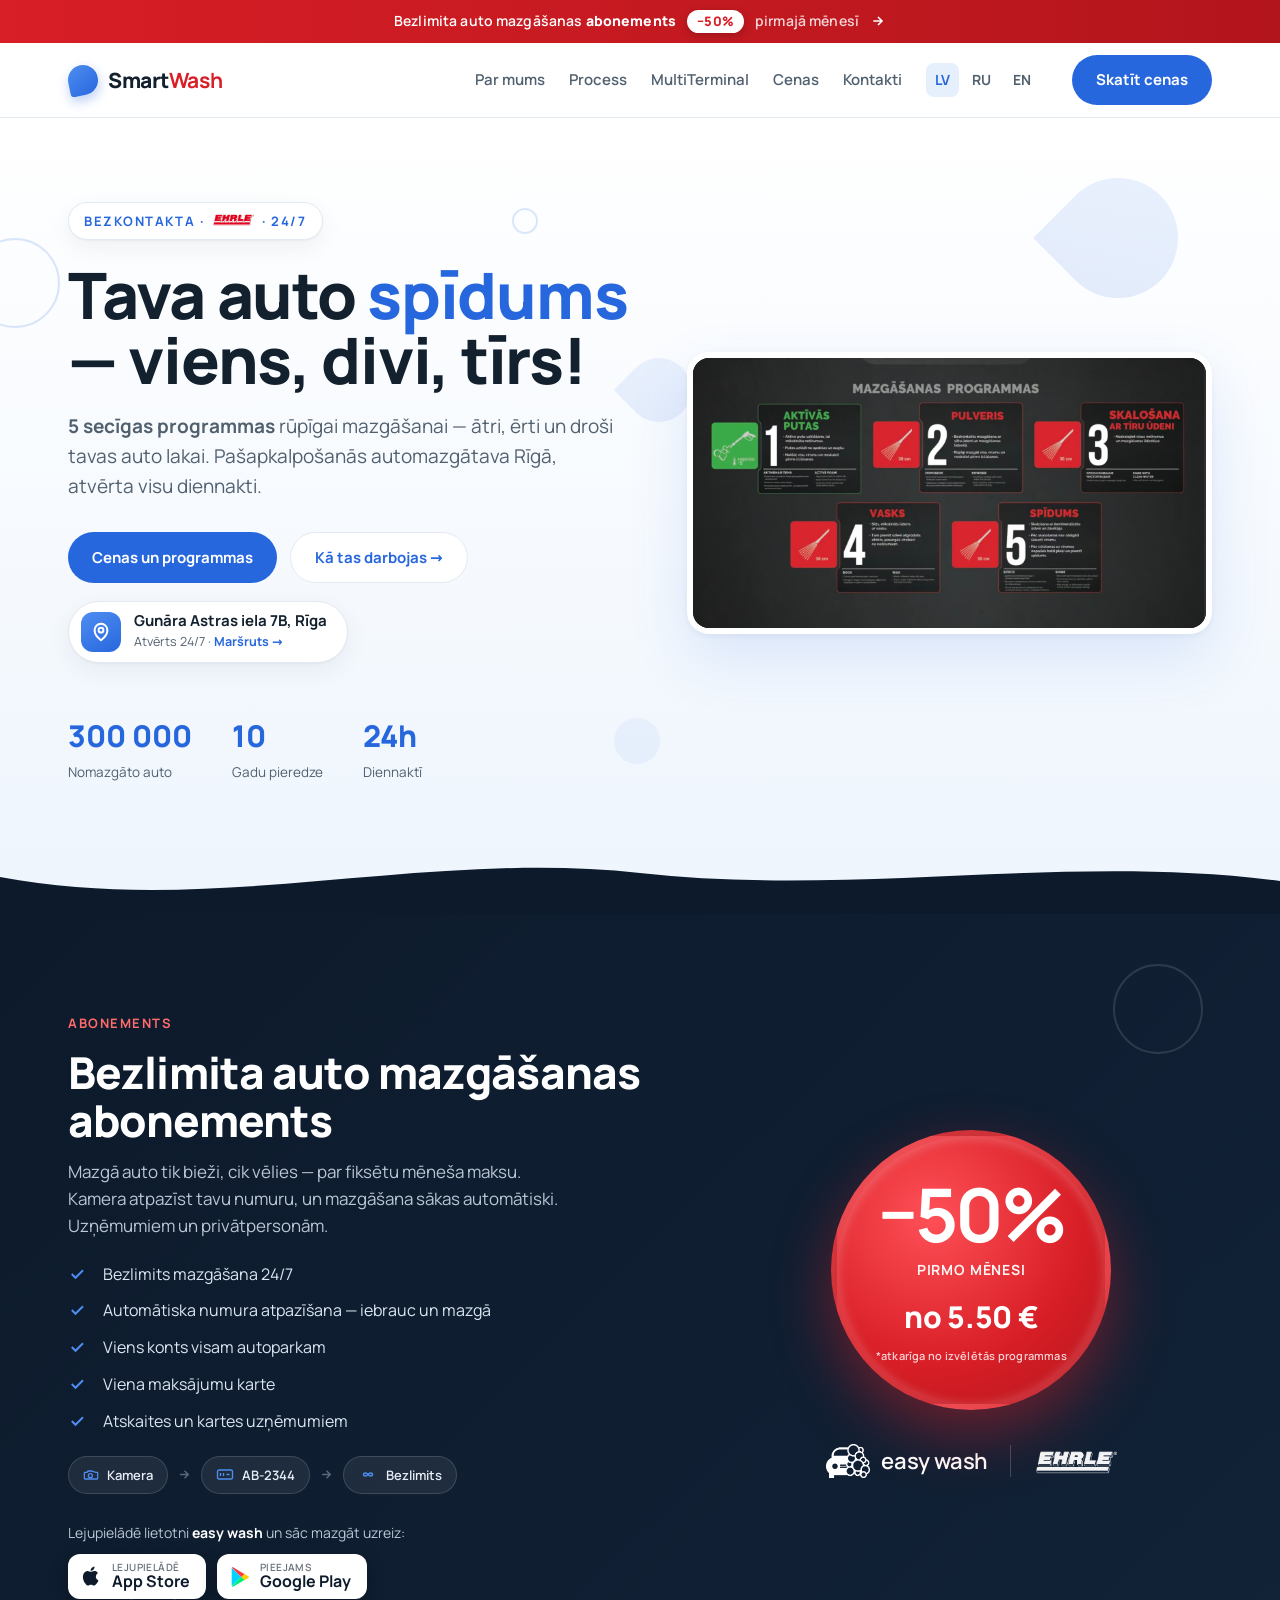
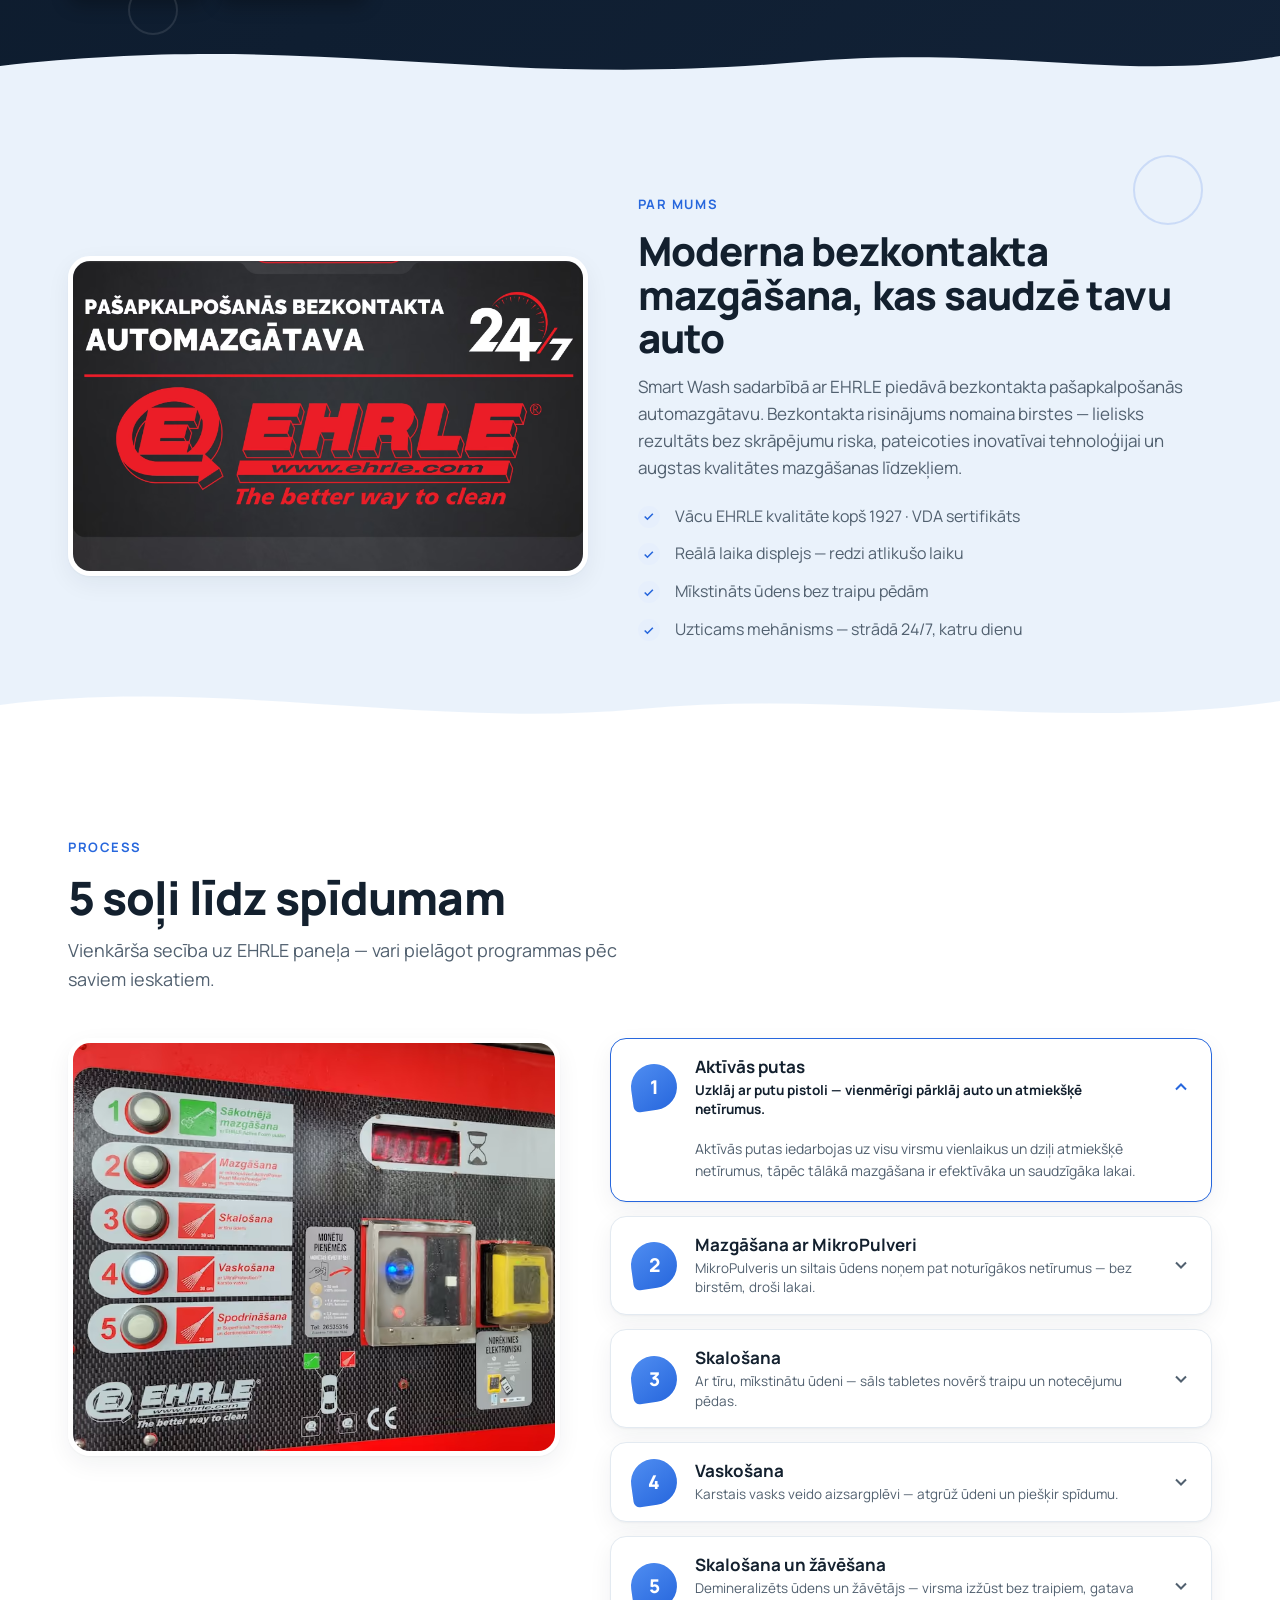
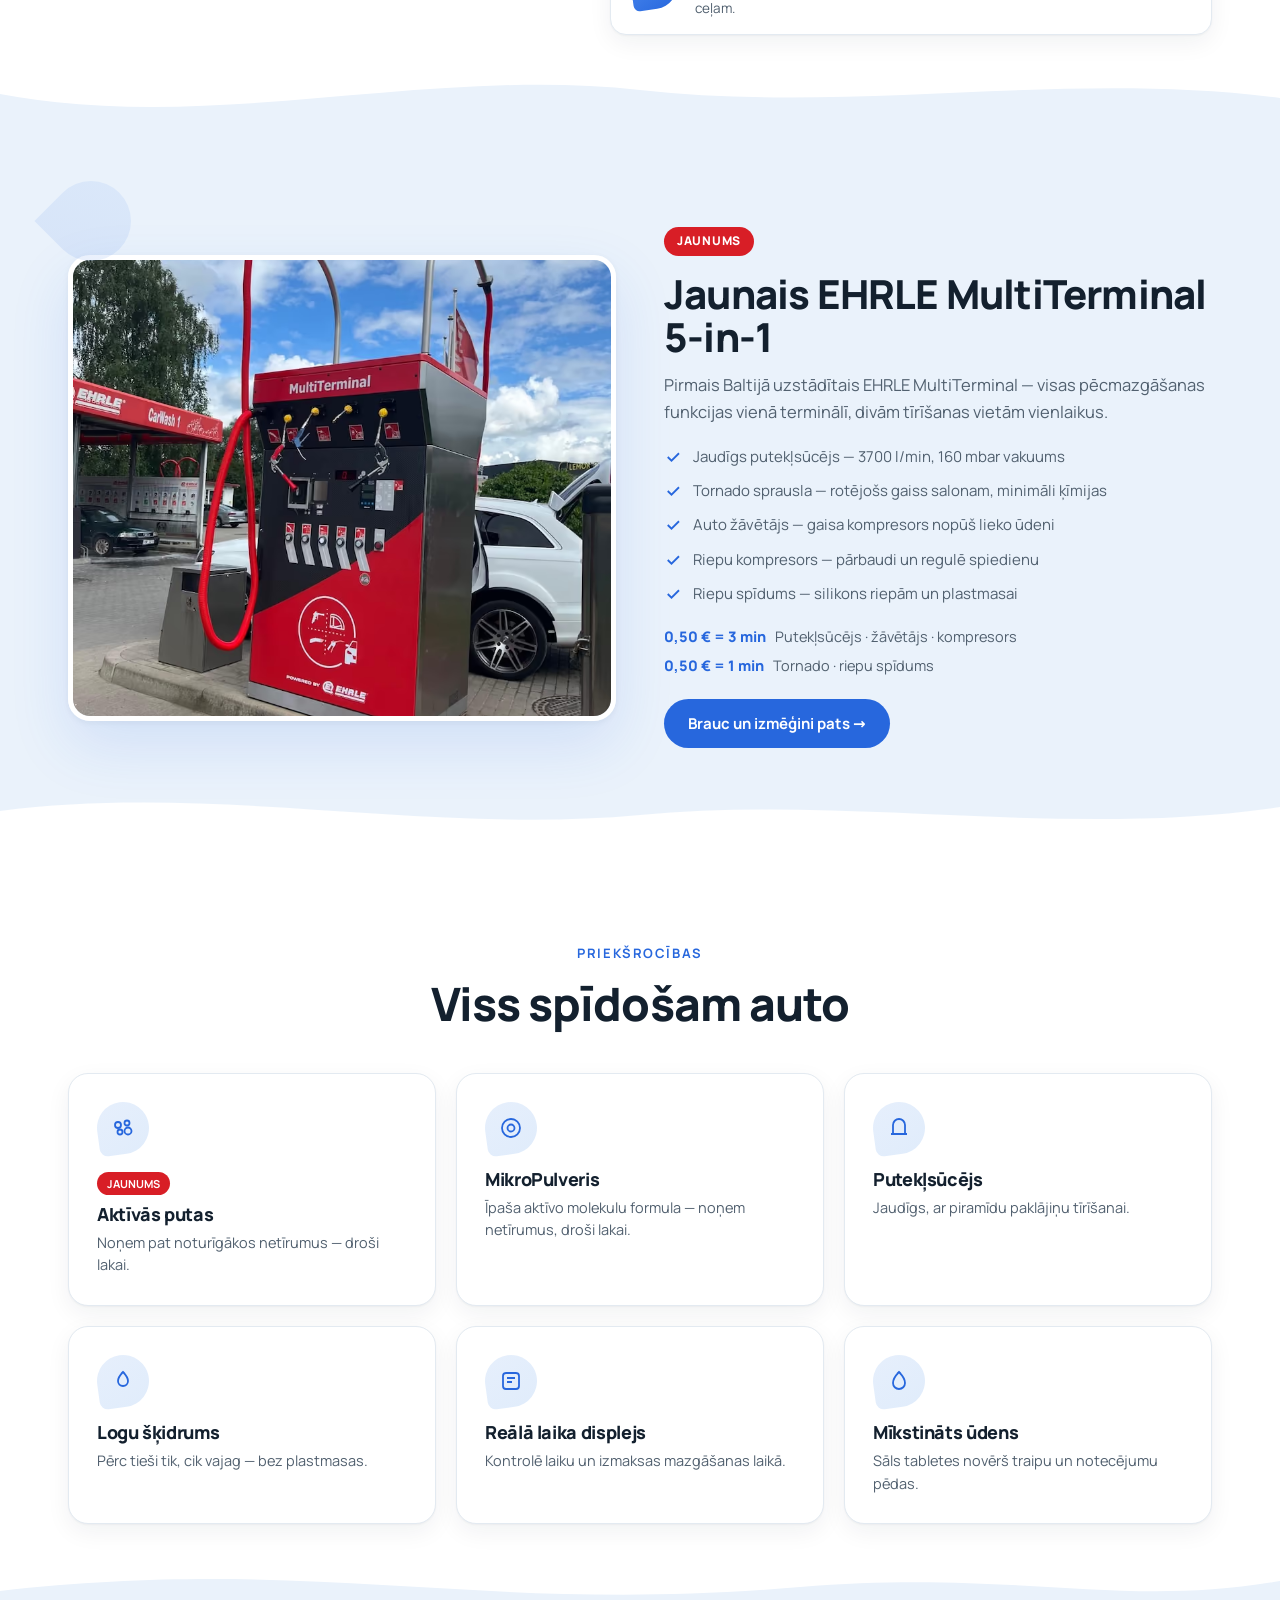
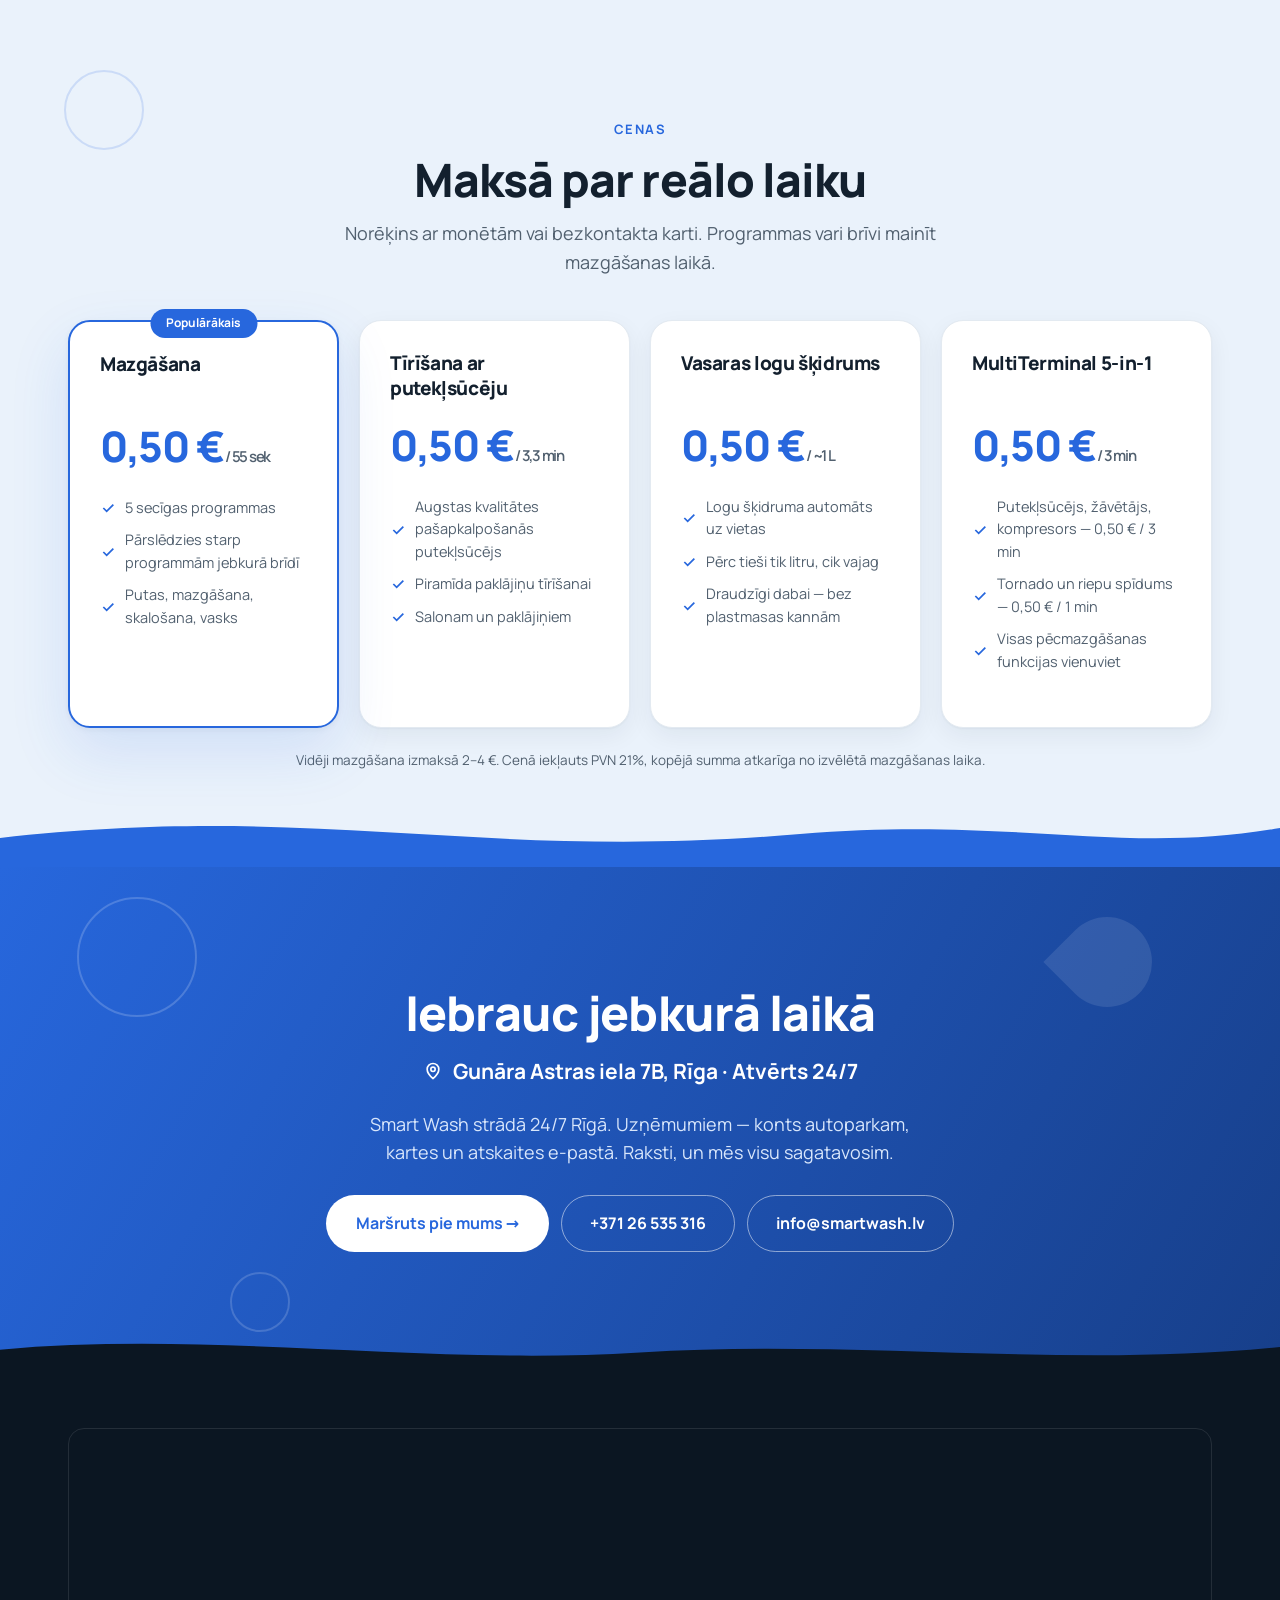
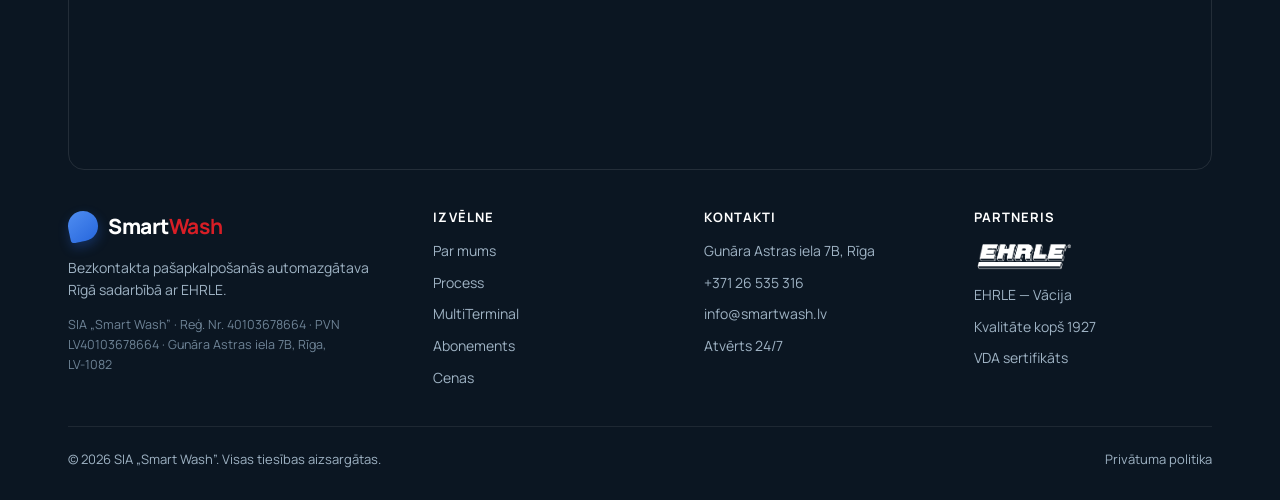
==== commit bf8ef2d5: "Restore 5-step process accordion + SEO/perf audit fixes - Restore the interactive "5 soļi" process a" ====
--- a/index.html
+++ b/index.html
@@ -409,8 +409,9 @@
         <div class="st"><b>24h</b><span>Diennaktī</span></div>
       </div>
     </div>
-    <div class="hero-poster" id="process">
+    <div class="hero-poster">
       <picture>
+        <source type="image/avif" srcset="assets/img/programs.avif">
         <source type="image/webp" srcset="assets/img/programs.webp">
         <img class="bw-img" src="assets/img/programs.jpg" width="1500" height="789" alt="EHRLE mazgāšanas programmas — 5 soļi" fetchpriority="high" decoding="async">
       </picture>
@@ -491,7 +492,50 @@
       </ul>
     </div>
   </div>
-  <svg class="wave" viewBox="0 0 1440 70" preserveAspectRatio="none" aria-hidden="true" focusable="false"><path d="M0,36 C240,8 480,60 720,40 C960,20 1200,64 1440,32 L1440,70 L0,70 Z" fill="#eaf2fb"></path></svg>
+  <svg class="wave" viewBox="0 0 1440 70" preserveAspectRatio="none" aria-hidden="true" focusable="false"><path d="M0,36 C240,8 480,60 720,40 C960,20 1200,64 1440,32 L1440,70 L0,70 Z" fill="#fff"></path></svg>
+</section>
+
+<!-- PROCESS -->
+<section class="sec" id="process" aria-labelledby="process-h">
+  <div class="bw-wrap">
+    <div class="sec-head">
+      <span class="eyebrow">Process</span>
+      <h2 id="process-h">5 soļi līdz spīdumam</h2>
+      <p>Vienkārša secība uz EHRLE paneļa — vari pielāgot programmas pēc saviem ieskatiem.</p>
+    </div>
+    <div class="pwrap">
+      <div class="photo">
+        <picture>
+          <source type="image/avif" srcset="assets/img/panel.avif">
+          <source type="image/webp" srcset="assets/img/panel.webp">
+          <img class="bw-img" src="assets/img/panel.jpg" width="800" height="600" alt="EHRLE vadības panelis ar 5 mazgāšanas programmām" loading="lazy" decoding="async">
+        </picture>
+      </div>
+      <ol class="steps">
+        <li class="pstep" data-open>
+          <button class="pstep-head" type="button" aria-expanded="true" aria-controls="ps1"><span class="dnum" aria-hidden="true"><span>1</span></span><span><span class="pstep-title">Aktīvās putas</span><span class="pstep-lead">Uzklāj ar putu pistoli — vienmērīgi pārklāj auto un atmiekšķē netīrumus.</span></span><svg class="pstep-chev" width="20" height="20" viewBox="0 0 24 24" fill="none" stroke="currentColor" stroke-width="2.4" aria-hidden="true"><path d="M6 9l6 6 6-6"/></svg></button>
+          <div class="pstep-body" id="ps1"><div class="pstep-body-in"><p>Aktīvās putas iedarbojas uz visu virsmu vienlaikus un dziļi atmiekšķē netīrumus, tāpēc tālākā mazgāšana ir efektīvāka un saudzīgāka lakai.</p></div></div>
+        </li>
+        <li class="pstep">
+          <button class="pstep-head" type="button" aria-expanded="false" aria-controls="ps2"><span class="dnum" aria-hidden="true"><span>2</span></span><span><span class="pstep-title">Mazgāšana ar MikroPulveri</span><span class="pstep-lead">MikroPulveris un siltais ūdens noņem pat noturīgākos netīrumus — bez birstēm, droši lakai.</span></span><svg class="pstep-chev" width="20" height="20" viewBox="0 0 24 24" fill="none" stroke="currentColor" stroke-width="2.4" aria-hidden="true"><path d="M6 9l6 6 6-6"/></svg></button>
+          <div class="pstep-body" id="ps2"><div class="pstep-body-in"><p>MikroPulveris balstās uz aktīvo molekulu īpašo formulu un noņem pat visnoturīgākos netīrumus bez birstēm. Svarīgi: mazgāšanas līdzeklim uz auto nedrīkst ļaut izžūt.</p></div></div>
+        </li>
+        <li class="pstep">
+          <button class="pstep-head" type="button" aria-expanded="false" aria-controls="ps3"><span class="dnum" aria-hidden="true"><span>3</span></span><span><span class="pstep-title">Skalošana</span><span class="pstep-lead">Ar tīru, mīkstinātu ūdeni — sāls tabletes novērš traipu un notecējumu pēdas.</span></span><svg class="pstep-chev" width="20" height="20" viewBox="0 0 24 24" fill="none" stroke="currentColor" stroke-width="2.4" aria-hidden="true"><path d="M6 9l6 6 6-6"/></svg></button>
+          <div class="pstep-body" id="ps3"><div class="pstep-body-in"><p>Speciālās sāls tabletes uztur ūdens mīkstināšanas bloka efektivitāti un nodrošina atbilstoši mīkstinātu ūdeni — tas ir īpaši svarīgi augsti kvalitatīvai mazgāšanai un novērš traipus.</p></div></div>
+        </li>
+        <li class="pstep">
+          <button class="pstep-head" type="button" aria-expanded="false" aria-controls="ps4"><span class="dnum" aria-hidden="true"><span>4</span></span><span><span class="pstep-title">Vaskošana</span><span class="pstep-lead">Karstais vasks veido aizsargplēvi — atgrūž ūdeni un piešķir spīdumu.</span></span><svg class="pstep-chev" width="20" height="20" viewBox="0 0 24 24" fill="none" stroke="currentColor" stroke-width="2.4" aria-hidden="true"><path d="M6 9l6 6 6-6"/></svg></button>
+          <div class="pstep-body" id="ps4"><div class="pstep-body-in"><p>Vasks kopā ar silto ūdeni izveido aizsargplēvīti uz virsbūves: tā atgrūž ūdeni, pasargā krāsu no netīrumiem un piešķir spīdumu — auto ilgāk paliek tīrs.</p></div></div>
+        </li>
+        <li class="pstep">
+          <button class="pstep-head" type="button" aria-expanded="false" aria-controls="ps5"><span class="dnum" aria-hidden="true"><span>5</span></span><span><span class="pstep-title">Skalošana un žāvēšana</span><span class="pstep-lead">Demineralizēts ūdens un žāvētājs — virsma izžūst bez traipiem, gatava ceļam.</span></span><svg class="pstep-chev" width="20" height="20" viewBox="0 0 24 24" fill="none" stroke="currentColor" stroke-width="2.4" aria-hidden="true"><path d="M6 9l6 6 6-6"/></svg></button>
+          <div class="pstep-body" id="ps5"><div class="pstep-body-in"><p>Pēc skalošanas ar demineralizētu ūdeni mūsdienīgais žāvētājs ātri nožāvē auto. Virsmu nav obligāti jāslauka — tā paliek bez traipiem un notecējumiem, tīra un pasargāta.</p></div></div>
+        </li>
+      </ol>
+    </div>
+  </div>
+  <svg class="wave" viewBox="0 0 1440 70" preserveAspectRatio="none" aria-hidden="true" focusable="false"><path d="M0,32 C240,72 480,4 720,28 C960,52 1200,8 1440,36 L1440,70 L0,70 Z" fill="#eaf2fb"></path></svg>
 </section>
 
 <!-- MULTITERMINAL -->
